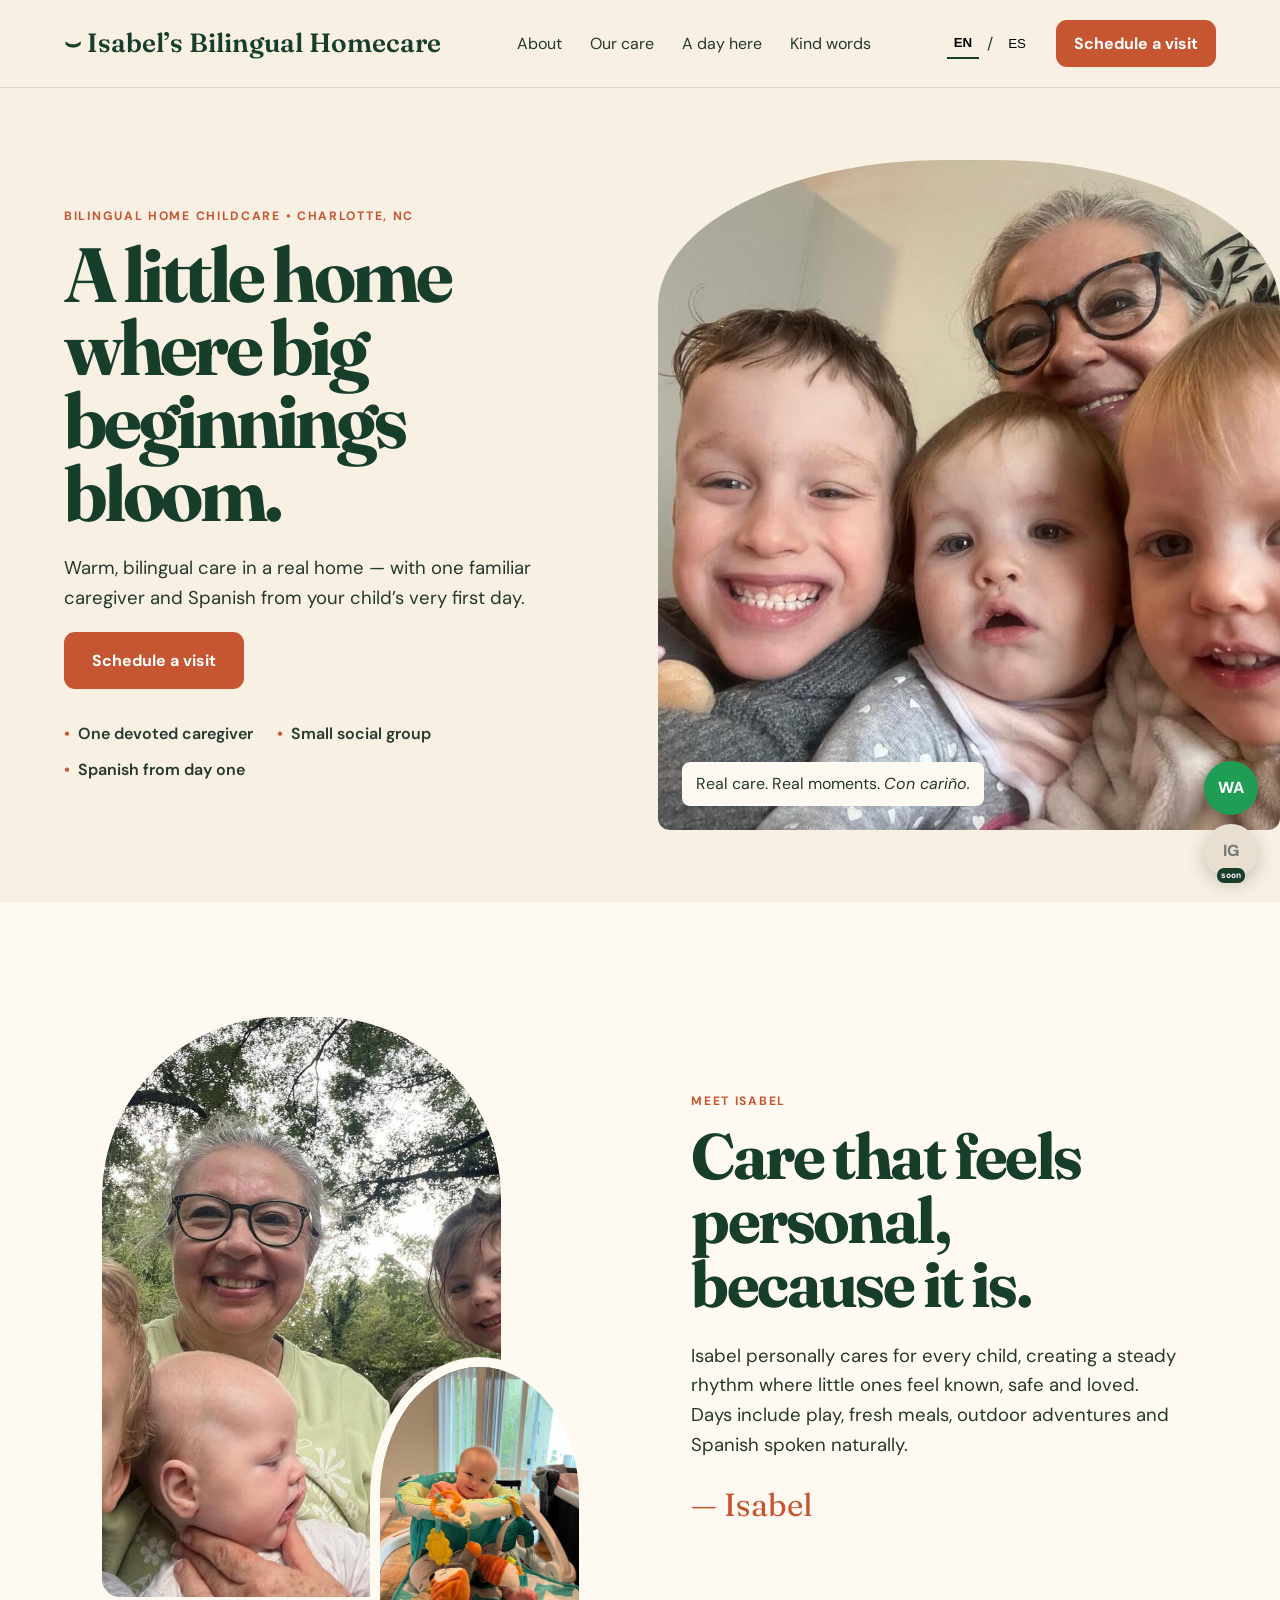
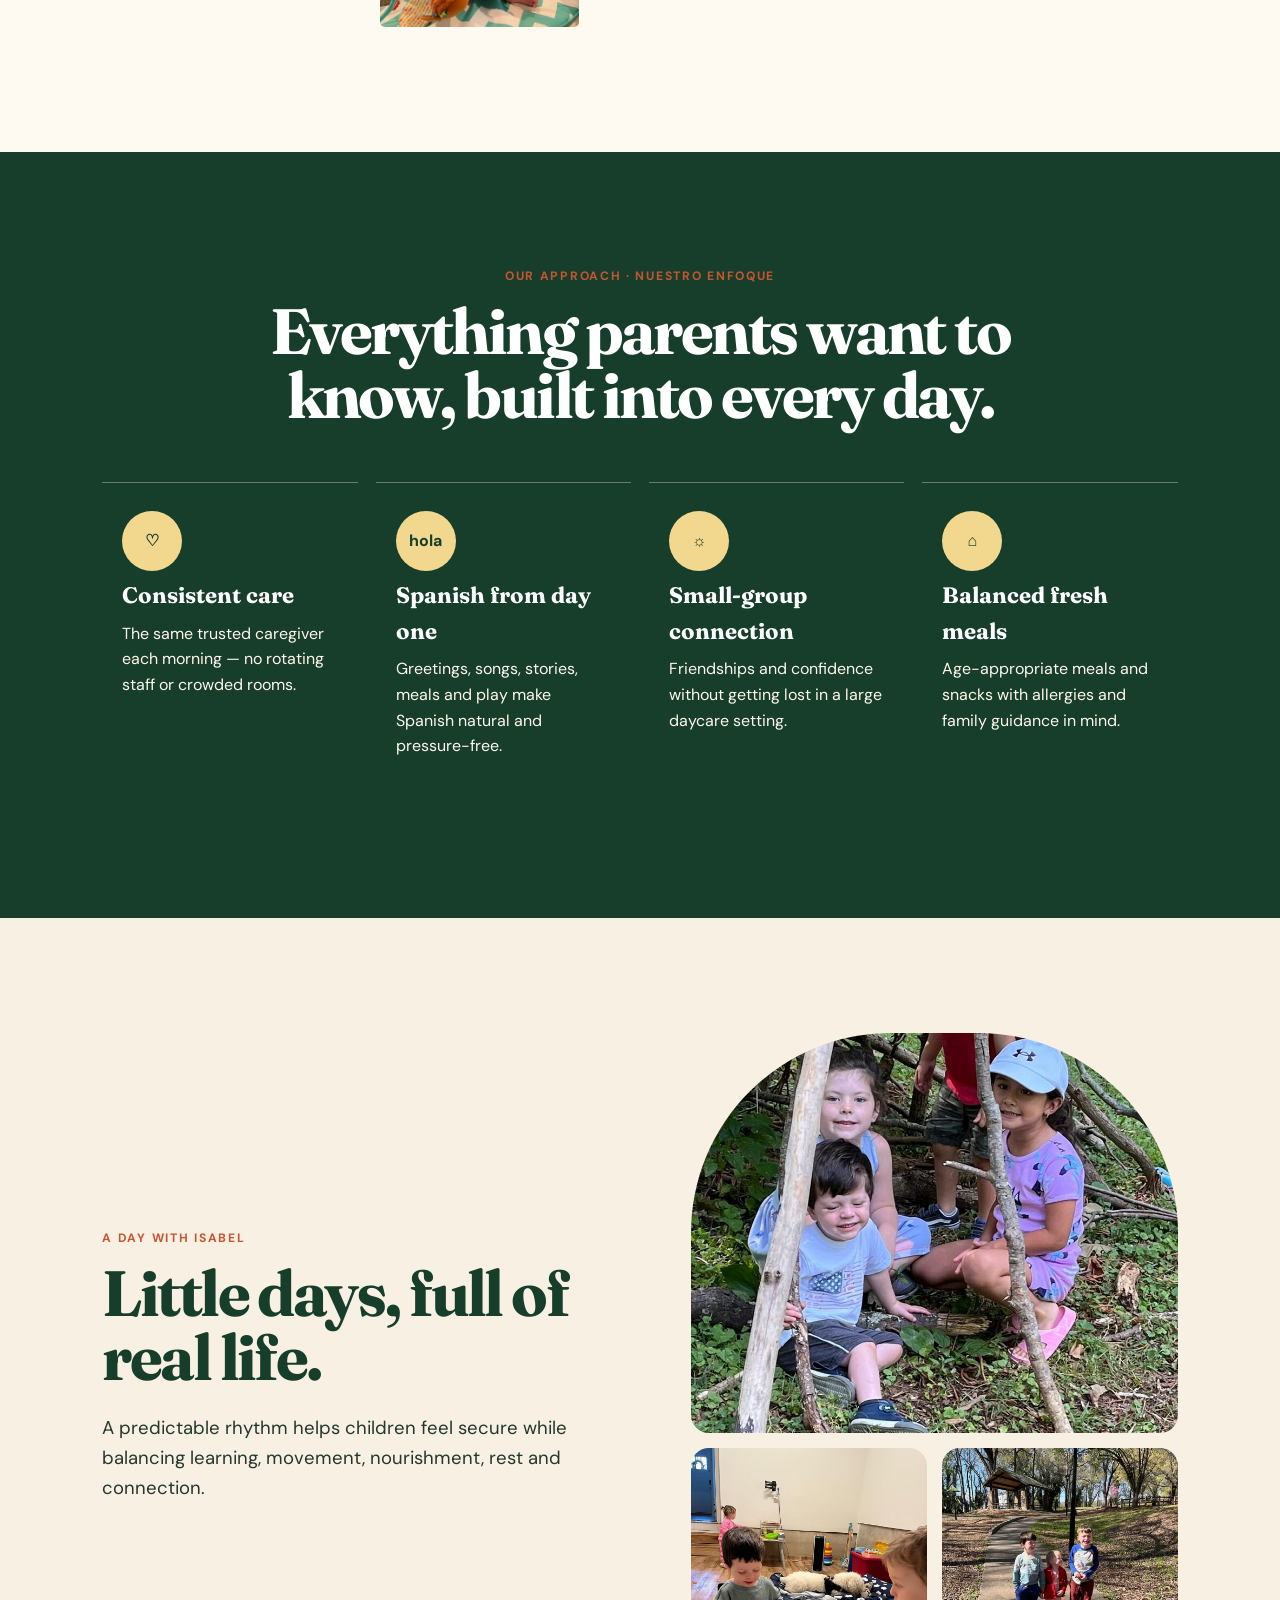
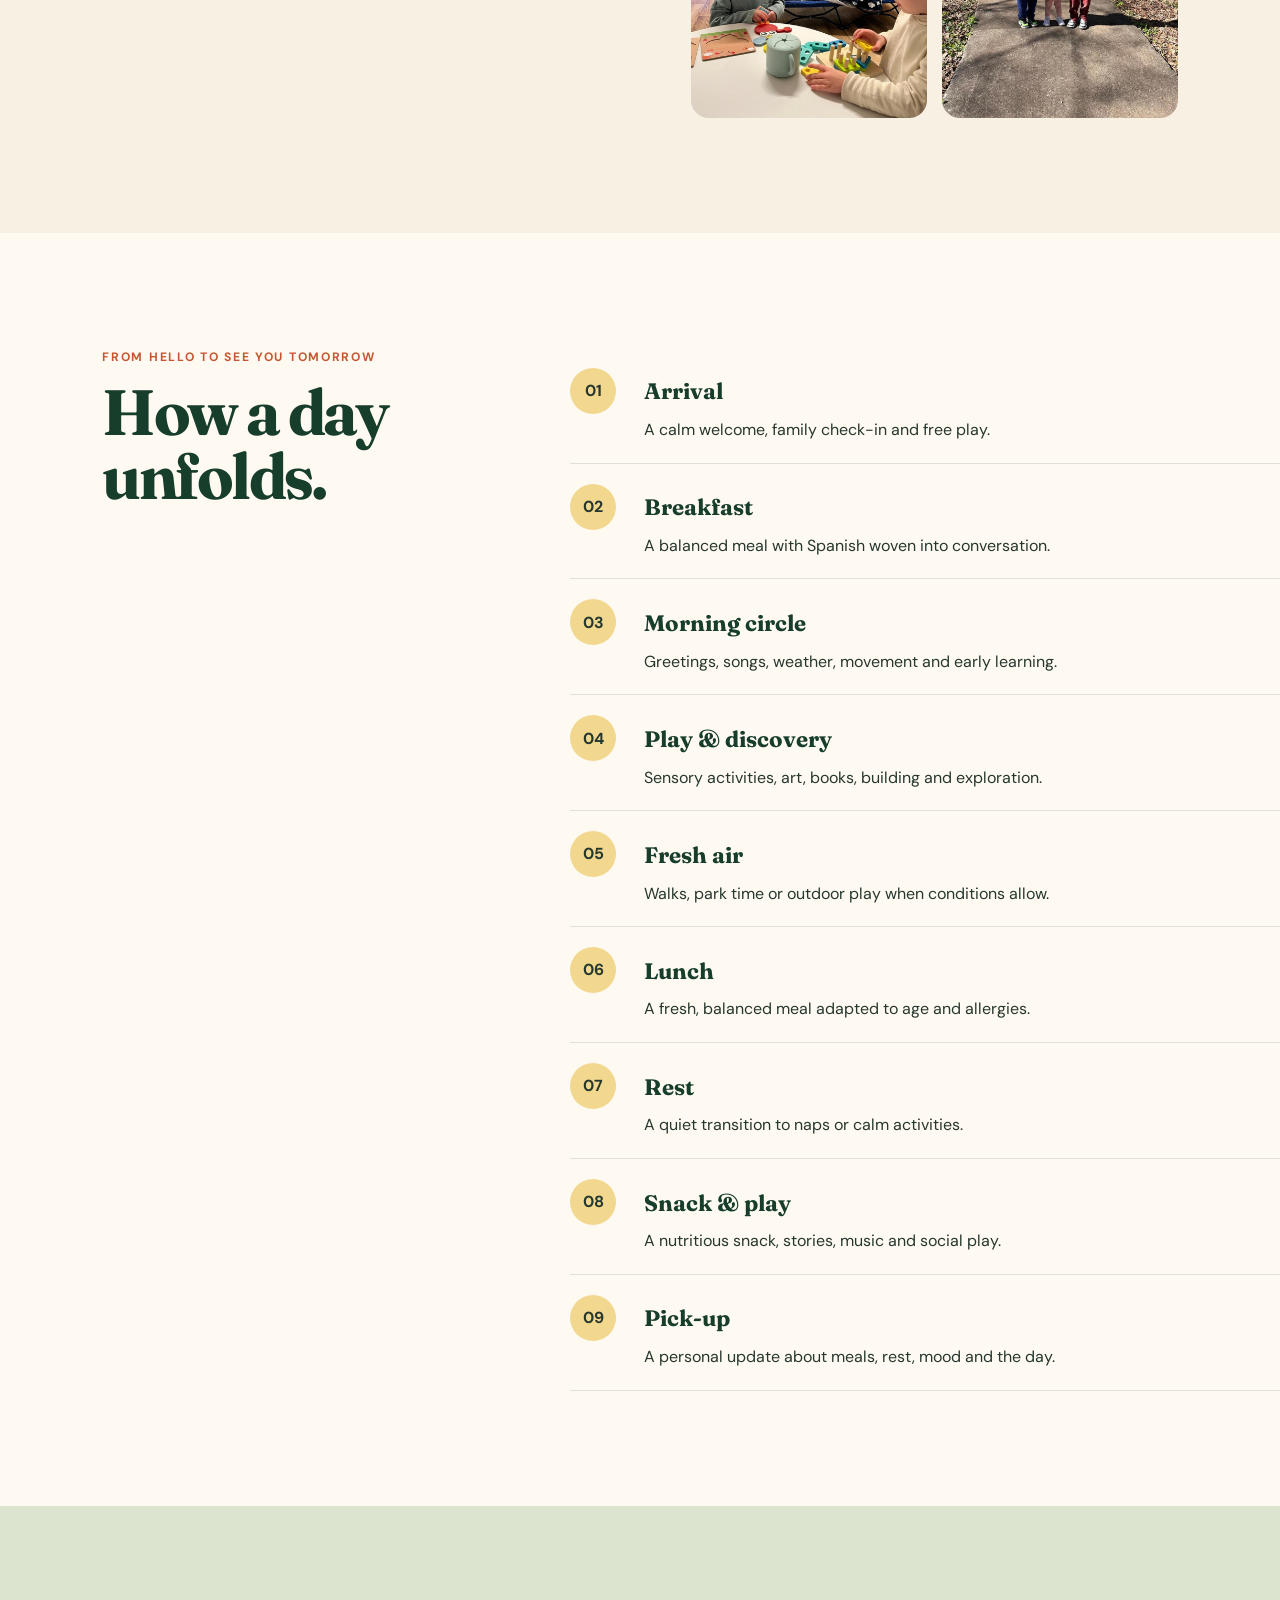
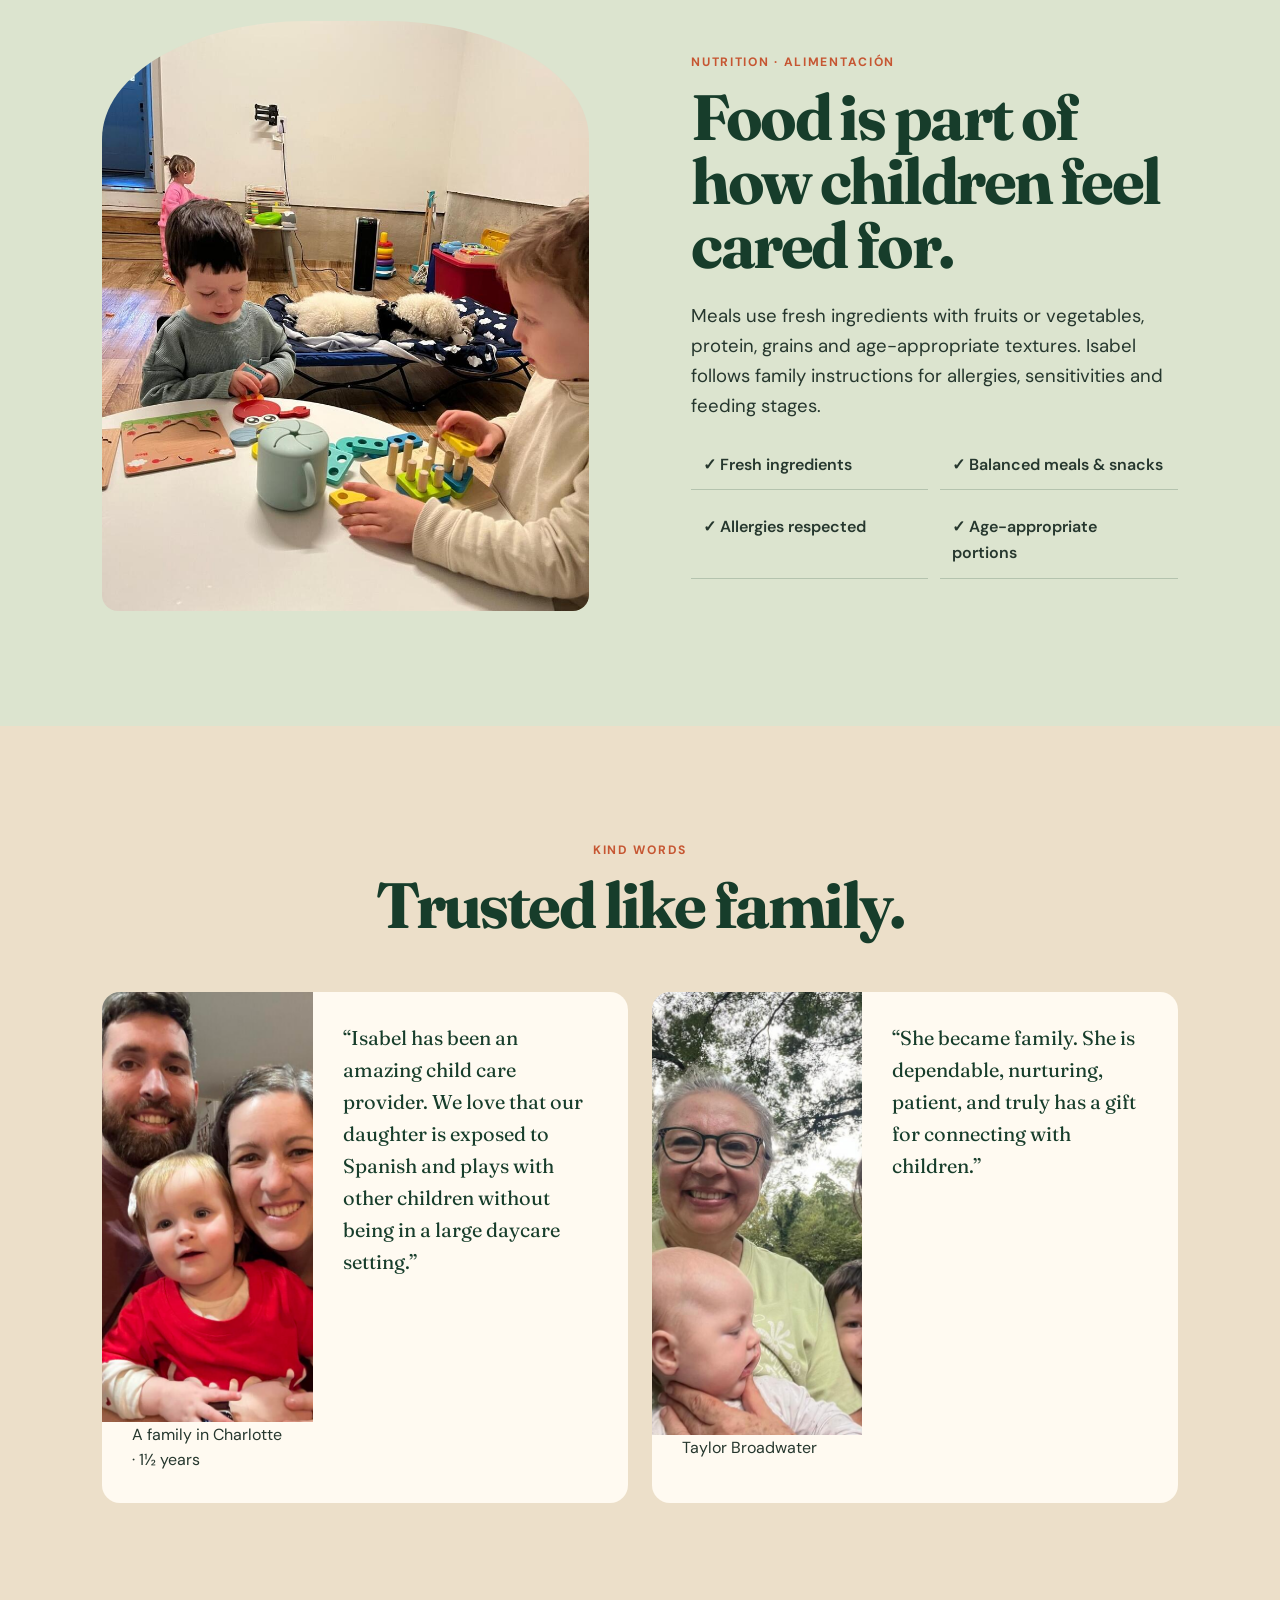
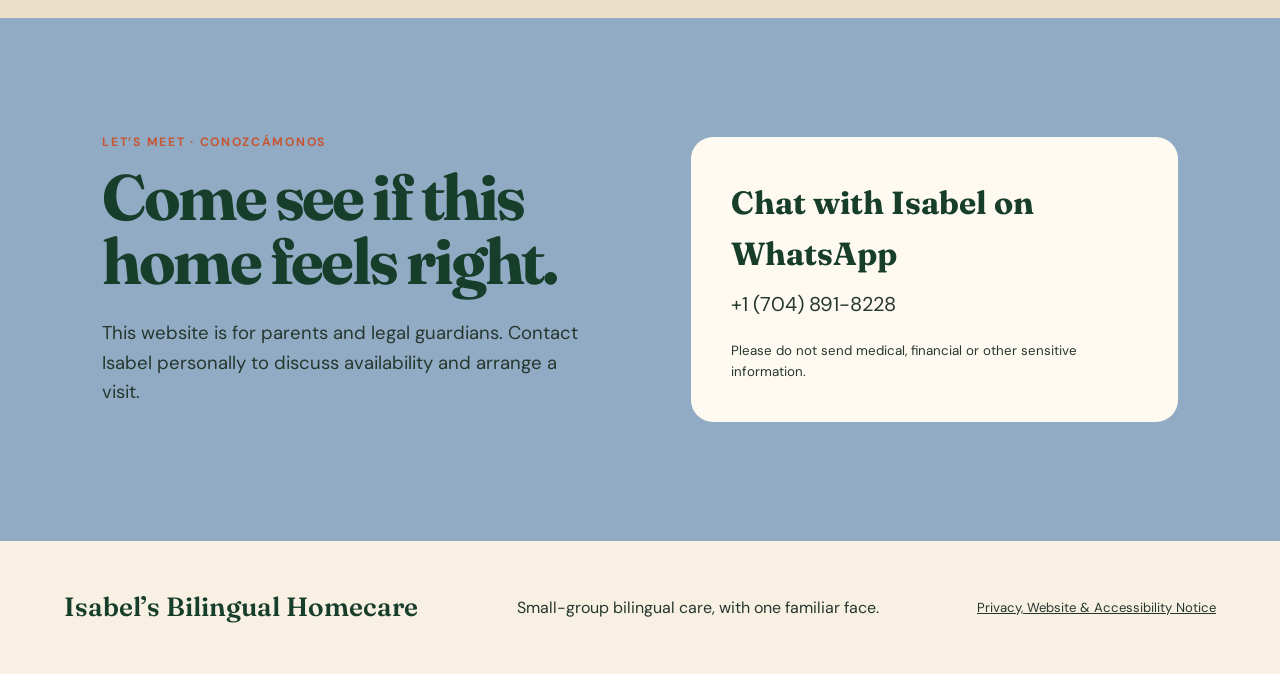
==== index.html @ 59a809d9 "Publish temporary Isabel homecare review site" ====
<!doctype html>
<html lang="en">
<head>
  <meta charset="utf-8"><meta name="viewport" content="width=device-width,initial-scale=1">
  <title>Isabel’s Bilingual Homecare | Charlotte, NC</title>
  <meta name="description" content="Warm, small-group bilingual childcare in Charlotte with Spanish from day one, balanced meals and personal care from Isabel.">
  <link rel="preconnect" href="https://fonts.googleapis.com"><link rel="preconnect" href="https://fonts.gstatic.com" crossorigin>
  <link href="https://fonts.googleapis.com/css2?family=DM+Sans:wght@400;500;600&family=Fraunces:opsz,wght@9..144,500;9..144,600&display=swap" rel="stylesheet">
  <link rel="stylesheet" href="styles.css">
</head>
<body>
<a class="skip" href="#main">Skip to content</a>
<header><a class="brand" href="#top">⌣ Isabel’s Bilingual Homecare</a><nav><a href="#about">About</a><a href="#care">Our care</a><a href="#day">A day here</a><a href="#reviews">Kind words</a></nav><div class="actions"><button data-lang="en" class="active">EN</button><span>/</span><button data-lang="es">ES</button><a class="btn small" target="_blank" rel="noreferrer" href="https://wa.me/17048918228?text=Hello%20Isabel%2C%20I%20would%20like%20to%20schedule%20a%20visit.">Schedule a visit</a></div></header>
<main id="main">
  <section class="hero" id="top"><div><p class="kicker">Bilingual home childcare • Charlotte, NC</p><h1>A little home where big beginnings bloom.</h1><p class="lead">Warm, bilingual care in a real home — with one familiar caregiver and Spanish from your child’s very first day.</p><a class="btn" target="_blank" rel="noreferrer" href="https://wa.me/17048918228?text=Hello%20Isabel%2C%20I%20would%20like%20to%20schedule%20a%20visit.">Schedule a visit</a><div class="cues"><span>One devoted caregiver</span><span>Small social group</span><span>Spanish from day one</span></div></div><figure><img src="assets/happy-group.jpg" alt="Isabel smiling with three children in her care"><figcaption>Real care. Real moments. <em>Con cariño.</em></figcaption></figure></section>
  <section id="about" class="about"><div class="photos"><img src="assets/isabel-with-children.jpg" alt="Isabel smiling with children outdoors"><img src="assets/baby-care.jpg" alt="Isabel caring for children at the park"></div><div><p class="kicker">Meet Isabel</p><h2>Care that feels personal, because it is.</h2><p class="big">Isabel personally cares for every child, creating a steady rhythm where little ones feel known, safe and loved. Days include play, fresh meals, outdoor adventures and Spanish spoken naturally.</p><p class="signature">— Isabel</p></div></section>
  <section id="care" class="care"><div class="heading"><p class="kicker">Our approach · Nuestro enfoque</p><h2>Everything parents want to know, built into every day.</h2></div><div class="cards"><article><b>♡</b><h3>Consistent care</h3><p>The same trusted caregiver each morning — no rotating staff or crowded rooms.</p></article><article><b>hola</b><h3>Spanish from day one</h3><p>Greetings, songs, stories, meals and play make Spanish natural and pressure-free.</p></article><article><b>☼</b><h3>Small-group connection</h3><p>Friendships and confidence without getting lost in a large daycare setting.</p></article><article><b>⌂</b><h3>Balanced fresh meals</h3><p>Age-appropriate meals and snacks with allergies and family guidance in mind.</p></article></div></section>
  <section id="day" class="day"><div><p class="kicker">A day with Isabel</p><h2>Little days, full of real life.</h2><p class="big">A predictable rhythm helps children feel secure while balancing learning, movement, nourishment, rest and connection.</p></div><div class="gallery"><img src="assets/nature-play.jpg" alt="Children exploring together outdoors"><img src="assets/learning-play.jpg" alt="Children learning through hands-on play"><img src="assets/park-day.jpg" alt="Children enjoying a park day"></div></section>
  <section class="timeline"><div><p class="kicker">From hello to see you tomorrow</p><h2>How a day unfolds.</h2></div><ol><li><span>01</span><div><h3>Arrival</h3><p>A calm welcome, family check-in and free play.</p></div></li><li><span>02</span><div><h3>Breakfast</h3><p>A balanced meal with Spanish woven into conversation.</p></div></li><li><span>03</span><div><h3>Morning circle</h3><p>Greetings, songs, weather, movement and early learning.</p></div></li><li><span>04</span><div><h3>Play & discovery</h3><p>Sensory activities, art, books, building and exploration.</p></div></li><li><span>05</span><div><h3>Fresh air</h3><p>Walks, park time or outdoor play when conditions allow.</p></div></li><li><span>06</span><div><h3>Lunch</h3><p>A fresh, balanced meal adapted to age and allergies.</p></div></li><li><span>07</span><div><h3>Rest</h3><p>A quiet transition to naps or calm activities.</p></div></li><li><span>08</span><div><h3>Snack & play</h3><p>A nutritious snack, stories, music and social play.</p></div></li><li><span>09</span><div><h3>Pick-up</h3><p>A personal update about meals, rest, mood and the day.</p></div></li></ol></section>
  <section class="nutrition"><img src="assets/learning-play.jpg" alt="Children gathered around their activity table"><div><p class="kicker">Nutrition · Alimentación</p><h2>Food is part of how children feel cared for.</h2><p class="big">Meals use fresh ingredients with fruits or vegetables, protein, grains and age-appropriate textures. Isabel follows family instructions for allergies, sensitivities and feeding stages.</p><div class="checks"><span>✓ Fresh ingredients</span><span>✓ Balanced meals & snacks</span><span>✓ Allergies respected</span><span>✓ Age-appropriate portions</span></div></div></section>
  <section id="reviews" class="reviews"><div class="heading"><p class="kicker">Kind words</p><h2>Trusted like family.</h2></div><div class="review-grid"><figure><img src="assets/review-family.jpg" alt="Family sharing a testimonial"><blockquote>“Isabel has been an amazing child care provider. We love that our daughter is exposed to Spanish and plays with other children without being in a large daycare setting.”</blockquote><figcaption>A family in Charlotte · 1½ years</figcaption></figure><figure><img src="assets/isabel-with-children.jpg" alt="Isabel with children"><blockquote>“She became family. She is dependable, nurturing, patient, and truly has a gift for connecting with children.”</blockquote><figcaption>Taylor Broadwater</figcaption></figure></div></section>
  <section class="contact" id="contact"><div><p class="kicker">Let’s meet · Conozcámonos</p><h2>Come see if this home feels right.</h2><p class="big">This website is for parents and legal guardians. Contact Isabel personally to discuss availability and arrange a visit.</p></div><a class="contact-card" target="_blank" rel="noreferrer" href="https://wa.me/17048918228?text=Hello%20Isabel%2C%20I%20am%20interested%20in%20your%20bilingual%20homecare."><strong>Chat with Isabel on WhatsApp</strong><span>+1 (704) 891-8228</span><small>Please do not send medical, financial or other sensitive information.</small></a></section>
</main>
<div class="floating"><a href="https://wa.me/17048918228?text=Hello%20Isabel%2C%20I%20am%20interested%20in%20your%20bilingual%20homecare." target="_blank" rel="noreferrer" aria-label="Contact Isabel on WhatsApp">WA</a><span title="Instagram coming soon">IG<small>soon</small></span></div>
<footer><a class="brand" href="#top">Isabel’s Bilingual Homecare</a><p>Small-group bilingual care, with one familiar face.</p><a href="privacy.html">Privacy, Website & Accessibility Notice</a></footer>
<script src="script.js"></script>
</body></html>
---- styles.css ----
:root{--ivory:#f7f0e3;--paper:#fffaf1;--green:#173d2b;--terra:#c65632;--blue:#91abc4;--butter:#f2d88f;--ink:#26372e}*{box-sizing:border-box}html{scroll-behavior:smooth}body{margin:0;background:var(--ivory);color:var(--ink);font:16px/1.6 'DM Sans',sans-serif}img{display:block;width:100%;object-fit:cover}a{color:inherit;text-decoration:none}h1,h2,h3,.brand{font-family:'Fraunces',serif;color:var(--green)}h1{font-size:clamp(3.5rem,6vw,6.3rem);line-height:.95;letter-spacing:-.05em;margin:.15em 0 .3em}h2{font-size:clamp(2.8rem,5vw,5rem);line-height:1;letter-spacing:-.04em;margin:.2em 0 .4em}h3{font-size:1.4rem;margin:.3em 0}p{margin-top:0}.big,.lead{font-size:1.16rem}.kicker{text-transform:uppercase;letter-spacing:.14em;color:var(--terra);font-weight:700;font-size:.76rem}.skip{position:fixed;top:-80px;left:18px;z-index:99;background:white;padding:10px;border:3px solid var(--terra)}.skip:focus{top:12px}header{height:88px;padding:0 5vw;display:flex;align-items:center;justify-content:space-between;position:sticky;top:0;z-index:20;background:rgba(247,240,227,.95);border-bottom:1px solid #173d2b22}.brand{font-size:1.65rem;font-weight:600}nav{display:flex;gap:28px}.actions{display:flex;align-items:center;gap:8px}.actions button{border:0;background:none;padding:7px}.actions button.active{font-weight:800;border-bottom:2px solid var(--green)}.btn{display:inline-flex;background:var(--terra);color:white;padding:16px 28px;border-radius:11px;font-weight:700}.btn.small{padding:11px 18px;margin-left:15px}.hero{min-height:calc(100vh - 88px);display:grid;grid-template-columns:46% 54%;padding:72px 5vw;gap:5vw;align-items:center}.hero figure{height:670px;margin:0;position:relative}.hero figure img{height:100%;border-radius:46% 46% 12px 12px/22% 22% 12px 12px}.hero figcaption{position:absolute;bottom:24px;left:24px;background:var(--paper);padding:9px 14px;border-radius:8px}.cues{display:flex;flex-wrap:wrap;gap:10px 24px;margin-top:32px;font-weight:600}.cues span:before{content:'•';color:var(--terra);margin-right:8px}.about,.day,.nutrition,.contact{padding:115px 8vw;display:grid;grid-template-columns:1fr 1fr;gap:8vw;align-items:center}.about{background:var(--paper)}.photos{position:relative;height:620px}.photos img:first-child{height:580px;width:82%;border-radius:180px 180px 18px 18px}.photos img:last-child{position:absolute;right:0;bottom:0;width:45%;height:280px;border:10px solid var(--paper);border-radius:50% 50% 15px 15px}.signature{font-family:'Fraunces';font-size:2rem;color:var(--terra)}.care,.reviews,.timeline{padding:115px 8vw}.care{background:var(--green);color:#fff8eb}.care h2,.care h3{color:#fff}.heading{text-align:center;max-width:850px;margin:0 auto 55px}.cards{display:grid;grid-template-columns:repeat(4,1fr);gap:18px}.cards article{border-top:1px solid #ffffff55;padding:28px 20px}.cards b{width:60px;height:60px;border-radius:50%;display:grid;place-items:center;background:var(--butter);color:var(--green)}.gallery{display:grid;grid-template-columns:1fr 1fr;gap:15px}.gallery img{height:270px;border-radius:18px}.gallery img:first-child{grid-column:1/-1;height:400px;border-radius:200px 200px 18px 18px}.timeline{background:var(--paper);display:grid;grid-template-columns:34% 66%;gap:8vw}.timeline ol{list-style:none;padding:0;margin:0}.timeline li{display:grid;grid-template-columns:54px 1fr;gap:20px;padding:20px 0;border-bottom:1px solid #173d2b22}.timeline li>span{width:46px;height:46px;border-radius:50%;display:grid;place-items:center;background:var(--butter);font-weight:700}.timeline li p{margin:0}.nutrition{background:#dce4cf}.nutrition>img{height:590px;border-radius:42% 42% 16px 16px/20% 20% 16px 16px}.checks{display:grid;grid-template-columns:1fr 1fr;gap:12px}.checks span{padding:12px;border-bottom:1px solid #173d2b33;font-weight:600}.reviews{background:#ecdfc9}.review-grid{display:grid;grid-template-columns:1fr 1fr;gap:24px}.review-grid figure{margin:0;background:var(--paper);border-radius:18px;overflow:hidden;display:grid;grid-template-columns:40% 60%}.review-grid img{height:100%;min-height:430px}.review-grid blockquote{font-family:'Fraunces';font-size:1.25rem;color:var(--green);padding:30px;margin:0}.review-grid figcaption{padding:0 30px 30px}.contact{background:var(--blue)}.contact-card{background:var(--paper);padding:40px;border-radius:22px;display:flex;flex-direction:column}.contact-card strong{font-family:'Fraunces';font-size:2rem;color:var(--green)}.contact-card span{font-size:1.25rem;margin:8px 0 20px}.floating{position:fixed;right:22px;bottom:22px;z-index:30;display:grid;gap:9px}.floating>*{width:54px;height:54px;border-radius:50%;display:grid;place-items:center;font-weight:800;box-shadow:0 6px 20px #0003}.floating a{background:#1f9d55;color:white}.floating span{background:#e8dfd0;color:#777;position:relative}.floating small{position:absolute;bottom:-5px;background:var(--green);color:white;border-radius:7px;padding:1px 4px;font-size:.52rem}footer{padding:45px 5vw;display:flex;justify-content:space-between;align-items:center;gap:20px}footer p{margin:0}footer>a:last-child{text-decoration:underline;font-size:.82rem}a:focus-visible,button:focus-visible{outline:3px solid var(--green);outline-offset:4px}@media(max-width:1000px){nav{display:none}.hero,.about,.day,.timeline,.nutrition,.contact{grid-template-columns:1fr}.cards{grid-template-columns:1fr 1fr}.hero figure{height:570px}.review-grid{grid-template-columns:1fr}}@media(max-width:650px){header{height:74px}.brand{font-size:1.1rem}.btn.small{display:none}.hero,.about,.day,.care,.timeline,.nutrition,.reviews,.contact{padding:75px 22px}.hero figure{height:440px}.cards{grid-template-columns:1fr}.photos{height:510px}.photos img:first-child{height:470px}.photos img:last-child{height:210px}.review-grid figure{grid-template-columns:1fr}.review-grid img{height:300px;min-height:0}.checks{grid-template-columns:1fr}footer{flex-direction:column;text-align:center}}@media(prefers-reduced-motion:reduce){html{scroll-behavior:auto}}
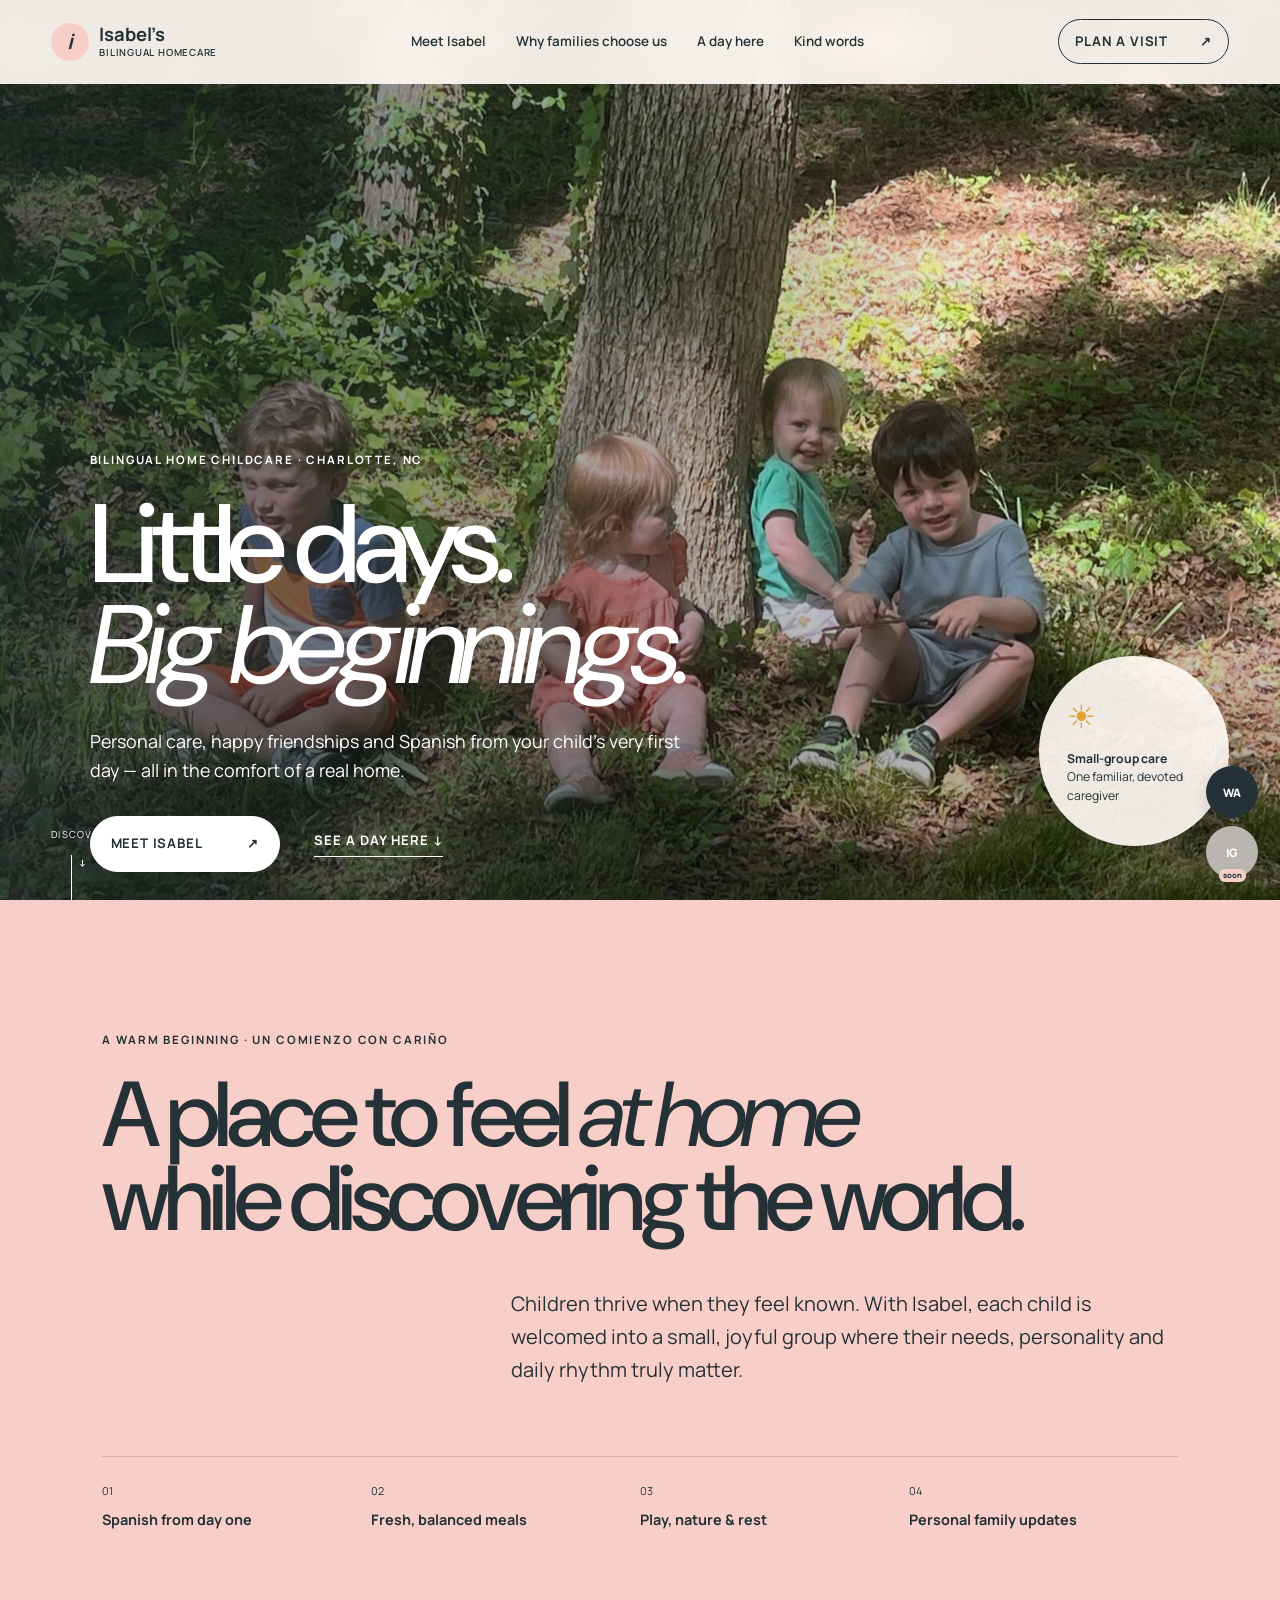
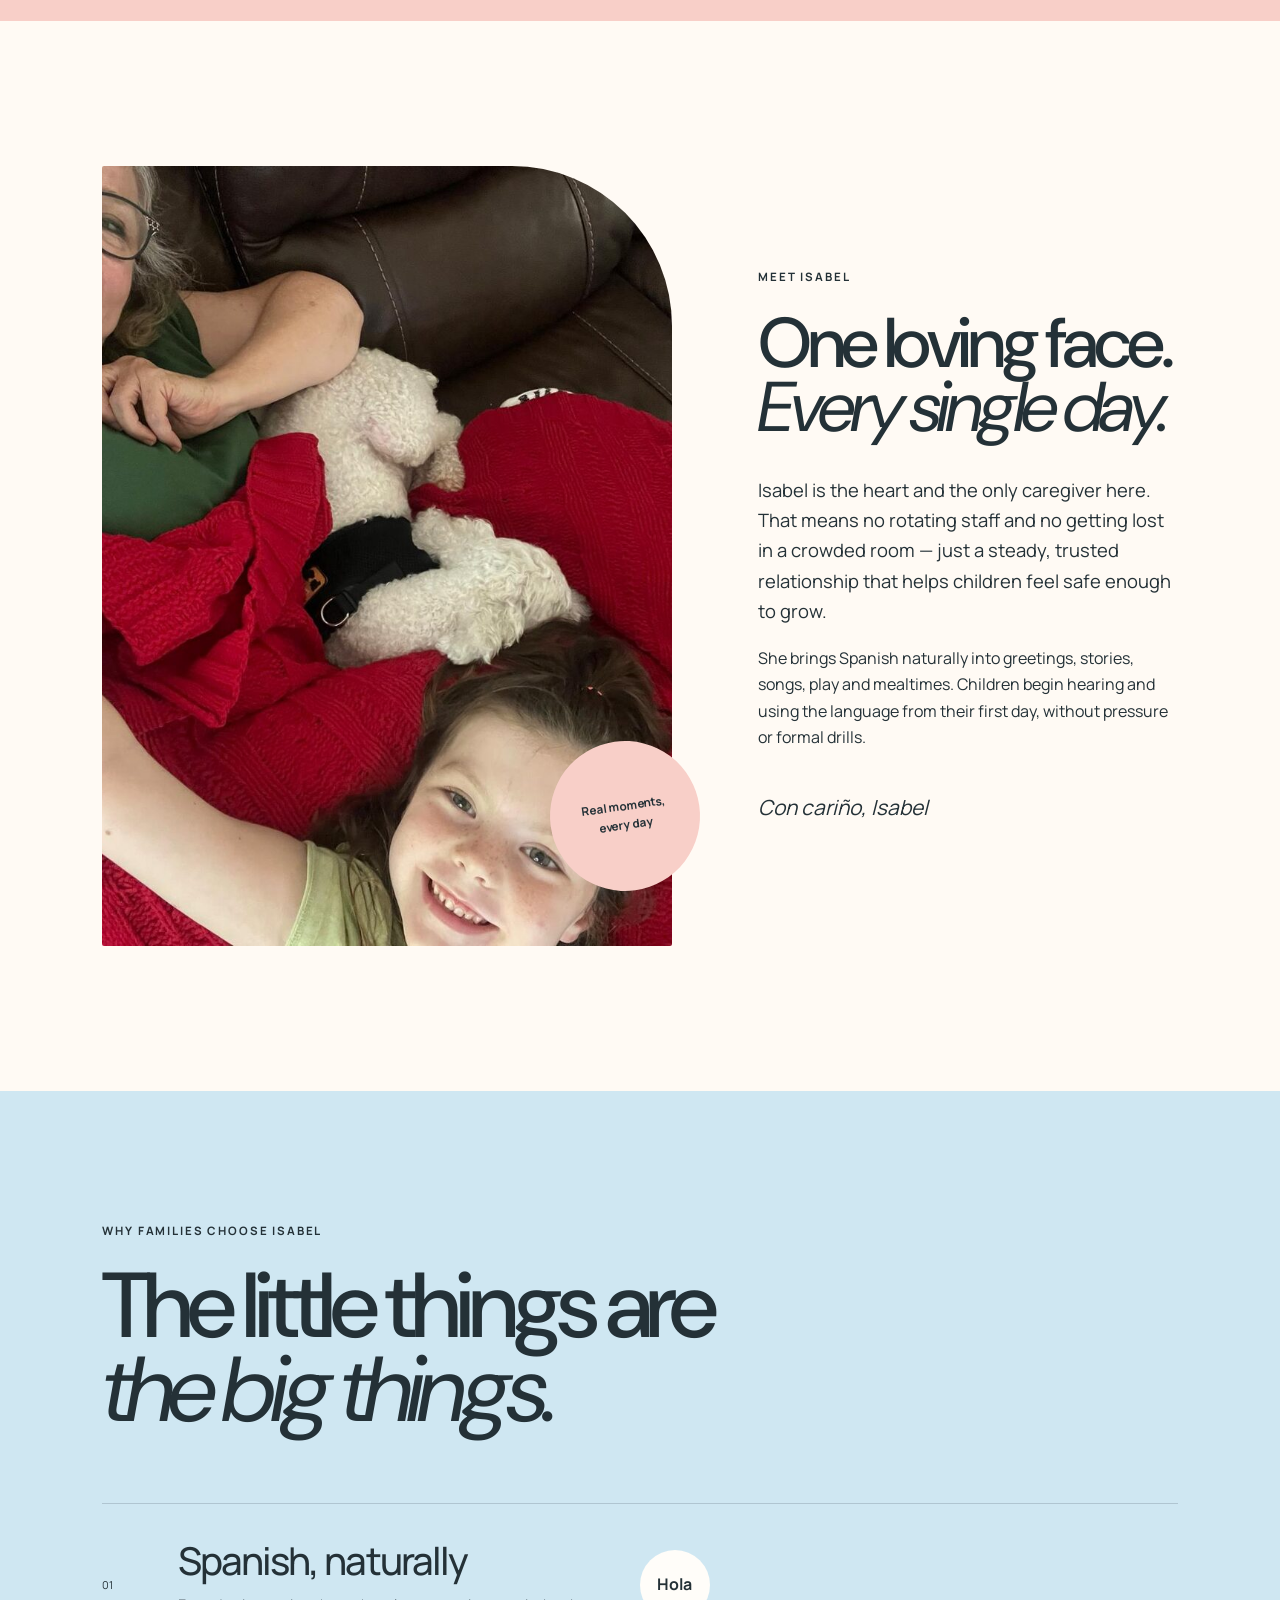
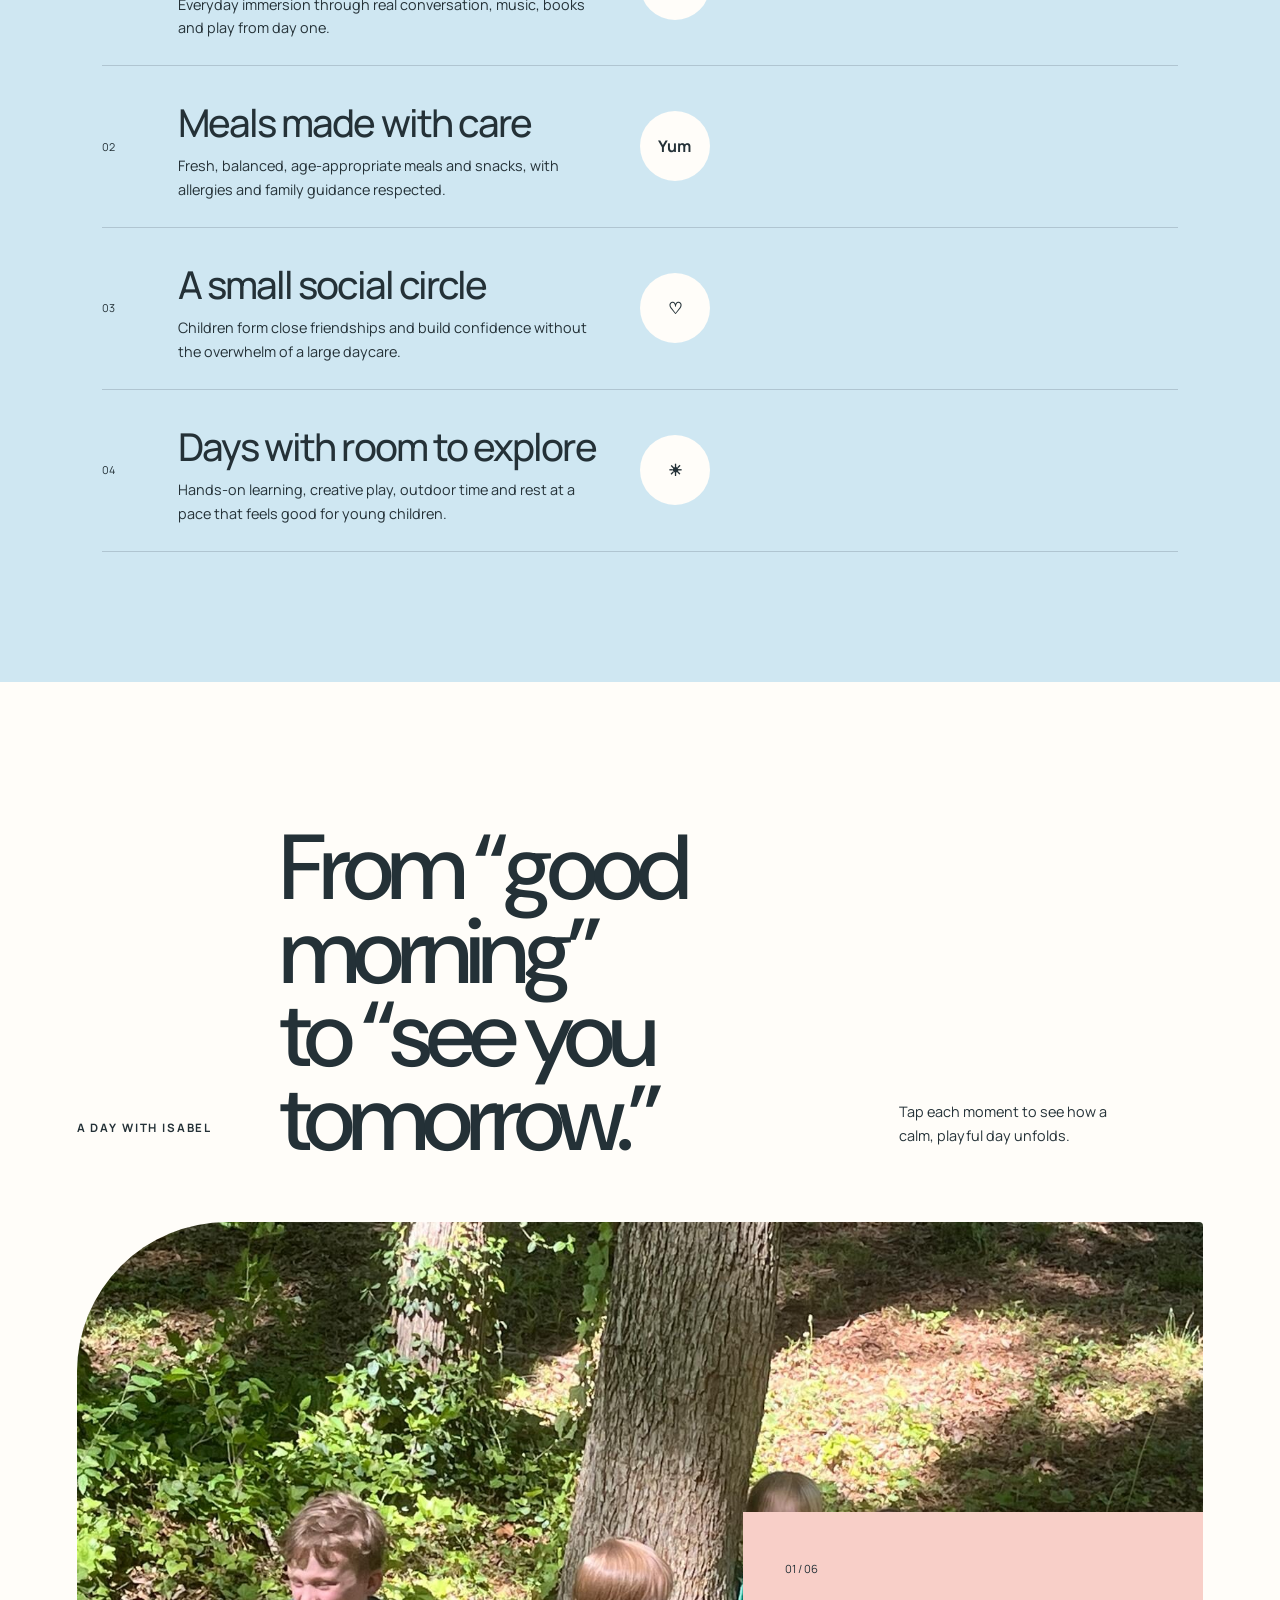
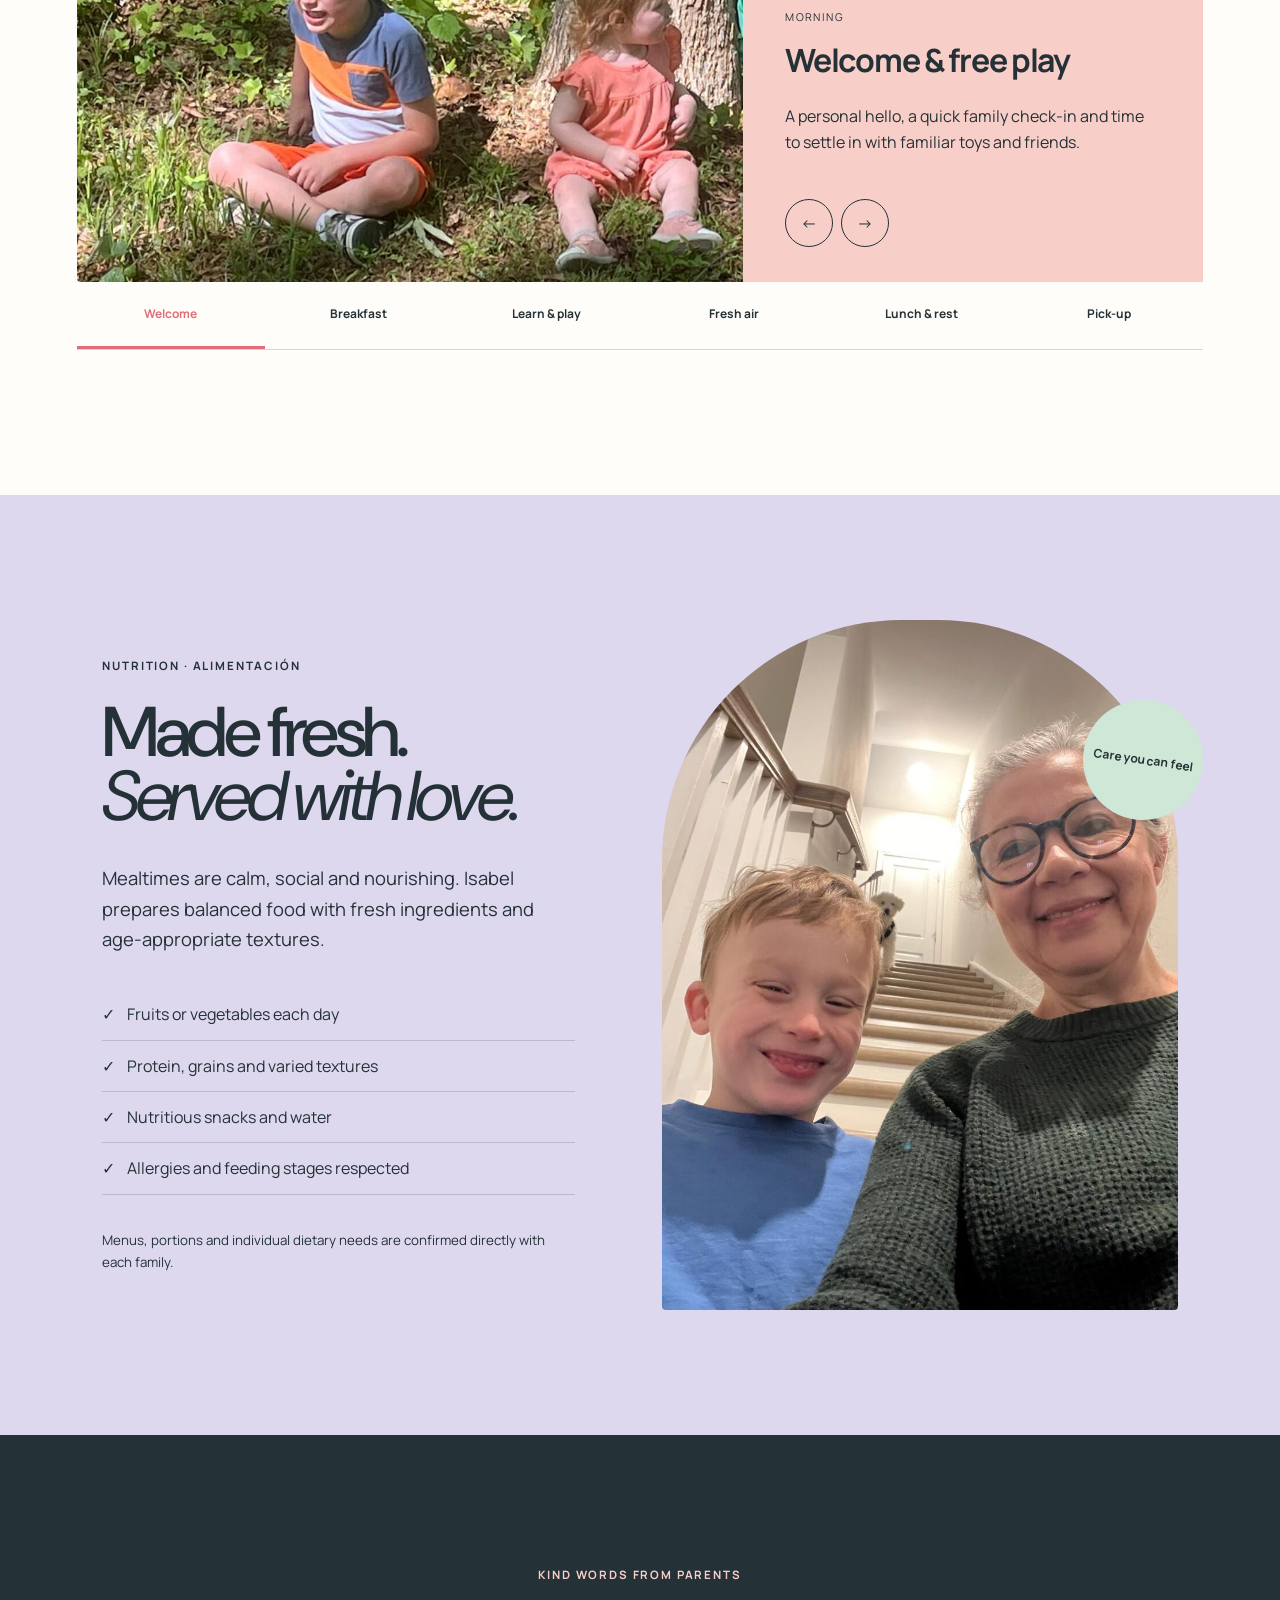
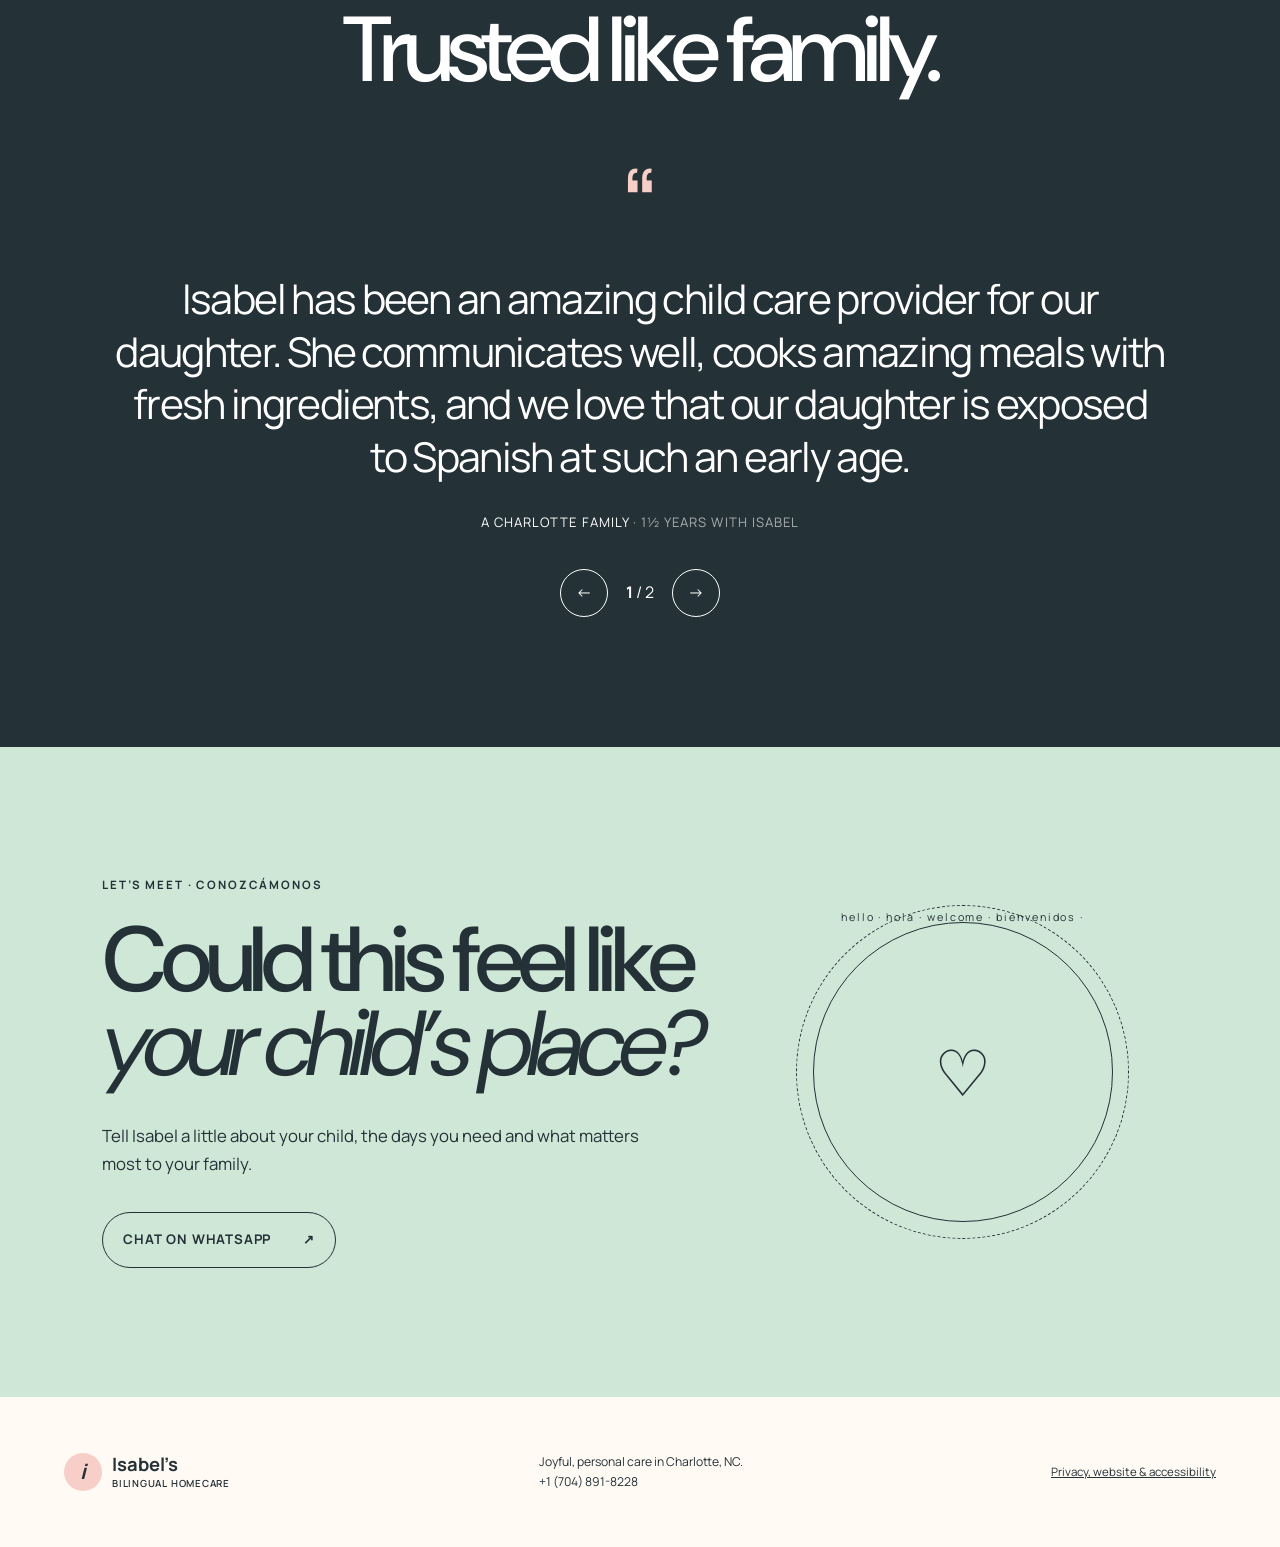
==== commit 7be80927: "Refresh homecare site with pastel editorial design" ====
--- a/index.html
+++ b/index.html
@@ -1,27 +1,169 @@
 <!doctype html>
 <html lang="en">
 <head>
-  <meta charset="utf-8"><meta name="viewport" content="width=device-width,initial-scale=1">
+  <meta charset="utf-8">
+  <meta name="viewport" content="width=device-width,initial-scale=1">
   <title>Isabel’s Bilingual Homecare | Charlotte, NC</title>
-  <meta name="description" content="Warm, small-group bilingual childcare in Charlotte with Spanish from day one, balanced meals and personal care from Isabel.">
-  <link rel="preconnect" href="https://fonts.googleapis.com"><link rel="preconnect" href="https://fonts.gstatic.com" crossorigin>
-  <link href="https://fonts.googleapis.com/css2?family=DM+Sans:wght@400;500;600&family=Fraunces:opsz,wght@9..144,500;9..144,600&display=swap" rel="stylesheet">
+  <meta name="description" content="Joyful, small-group bilingual childcare in Charlotte with Spanish from day one, balanced meals and personal care from Isabel.">
+  <meta name="theme-color" content="#f8cfc8">
+  <link rel="preconnect" href="https://fonts.googleapis.com">
+  <link rel="preconnect" href="https://fonts.gstatic.com" crossorigin>
+  <link href="https://fonts.googleapis.com/css2?family=DM+Sans:wght@400;500;600;700&family=Manrope:wght@400;500;600;700&display=swap" rel="stylesheet">
   <link rel="stylesheet" href="styles.css">
 </head>
 <body>
-<a class="skip" href="#main">Skip to content</a>
-<header><a class="brand" href="#top">⌣ Isabel’s Bilingual Homecare</a><nav><a href="#about">About</a><a href="#care">Our care</a><a href="#day">A day here</a><a href="#reviews">Kind words</a></nav><div class="actions"><button data-lang="en" class="active">EN</button><span>/</span><button data-lang="es">ES</button><a class="btn small" target="_blank" rel="noreferrer" href="https://wa.me/17048918228?text=Hello%20Isabel%2C%20I%20would%20like%20to%20schedule%20a%20visit.">Schedule a visit</a></div></header>
-<main id="main">
-  <section class="hero" id="top"><div><p class="kicker">Bilingual home childcare • Charlotte, NC</p><h1>A little home where big beginnings bloom.</h1><p class="lead">Warm, bilingual care in a real home — with one familiar caregiver and Spanish from your child’s very first day.</p><a class="btn" target="_blank" rel="noreferrer" href="https://wa.me/17048918228?text=Hello%20Isabel%2C%20I%20would%20like%20to%20schedule%20a%20visit.">Schedule a visit</a><div class="cues"><span>One devoted caregiver</span><span>Small social group</span><span>Spanish from day one</span></div></div><figure><img src="assets/happy-group.jpg" alt="Isabel smiling with three children in her care"><figcaption>Real care. Real moments. <em>Con cariño.</em></figcaption></figure></section>
-  <section id="about" class="about"><div class="photos"><img src="assets/isabel-with-children.jpg" alt="Isabel smiling with children outdoors"><img src="assets/baby-care.jpg" alt="Isabel caring for children at the park"></div><div><p class="kicker">Meet Isabel</p><h2>Care that feels personal, because it is.</h2><p class="big">Isabel personally cares for every child, creating a steady rhythm where little ones feel known, safe and loved. Days include play, fresh meals, outdoor adventures and Spanish spoken naturally.</p><p class="signature">— Isabel</p></div></section>
-  <section id="care" class="care"><div class="heading"><p class="kicker">Our approach · Nuestro enfoque</p><h2>Everything parents want to know, built into every day.</h2></div><div class="cards"><article><b>♡</b><h3>Consistent care</h3><p>The same trusted caregiver each morning — no rotating staff or crowded rooms.</p></article><article><b>hola</b><h3>Spanish from day one</h3><p>Greetings, songs, stories, meals and play make Spanish natural and pressure-free.</p></article><article><b>☼</b><h3>Small-group connection</h3><p>Friendships and confidence without getting lost in a large daycare setting.</p></article><article><b>⌂</b><h3>Balanced fresh meals</h3><p>Age-appropriate meals and snacks with allergies and family guidance in mind.</p></article></div></section>
-  <section id="day" class="day"><div><p class="kicker">A day with Isabel</p><h2>Little days, full of real life.</h2><p class="big">A predictable rhythm helps children feel secure while balancing learning, movement, nourishment, rest and connection.</p></div><div class="gallery"><img src="assets/nature-play.jpg" alt="Children exploring together outdoors"><img src="assets/learning-play.jpg" alt="Children learning through hands-on play"><img src="assets/park-day.jpg" alt="Children enjoying a park day"></div></section>
-  <section class="timeline"><div><p class="kicker">From hello to see you tomorrow</p><h2>How a day unfolds.</h2></div><ol><li><span>01</span><div><h3>Arrival</h3><p>A calm welcome, family check-in and free play.</p></div></li><li><span>02</span><div><h3>Breakfast</h3><p>A balanced meal with Spanish woven into conversation.</p></div></li><li><span>03</span><div><h3>Morning circle</h3><p>Greetings, songs, weather, movement and early learning.</p></div></li><li><span>04</span><div><h3>Play & discovery</h3><p>Sensory activities, art, books, building and exploration.</p></div></li><li><span>05</span><div><h3>Fresh air</h3><p>Walks, park time or outdoor play when conditions allow.</p></div></li><li><span>06</span><div><h3>Lunch</h3><p>A fresh, balanced meal adapted to age and allergies.</p></div></li><li><span>07</span><div><h3>Rest</h3><p>A quiet transition to naps or calm activities.</p></div></li><li><span>08</span><div><h3>Snack & play</h3><p>A nutritious snack, stories, music and social play.</p></div></li><li><span>09</span><div><h3>Pick-up</h3><p>A personal update about meals, rest, mood and the day.</p></div></li></ol></section>
-  <section class="nutrition"><img src="assets/learning-play.jpg" alt="Children gathered around their activity table"><div><p class="kicker">Nutrition · Alimentación</p><h2>Food is part of how children feel cared for.</h2><p class="big">Meals use fresh ingredients with fruits or vegetables, protein, grains and age-appropriate textures. Isabel follows family instructions for allergies, sensitivities and feeding stages.</p><div class="checks"><span>✓ Fresh ingredients</span><span>✓ Balanced meals & snacks</span><span>✓ Allergies respected</span><span>✓ Age-appropriate portions</span></div></div></section>
-  <section id="reviews" class="reviews"><div class="heading"><p class="kicker">Kind words</p><h2>Trusted like family.</h2></div><div class="review-grid"><figure><img src="assets/review-family.jpg" alt="Family sharing a testimonial"><blockquote>“Isabel has been an amazing child care provider. We love that our daughter is exposed to Spanish and plays with other children without being in a large daycare setting.”</blockquote><figcaption>A family in Charlotte · 1½ years</figcaption></figure><figure><img src="assets/isabel-with-children.jpg" alt="Isabel with children"><blockquote>“She became family. She is dependable, nurturing, patient, and truly has a gift for connecting with children.”</blockquote><figcaption>Taylor Broadwater</figcaption></figure></div></section>
-  <section class="contact" id="contact"><div><p class="kicker">Let’s meet · Conozcámonos</p><h2>Come see if this home feels right.</h2><p class="big">This website is for parents and legal guardians. Contact Isabel personally to discuss availability and arrange a visit.</p></div><a class="contact-card" target="_blank" rel="noreferrer" href="https://wa.me/17048918228?text=Hello%20Isabel%2C%20I%20am%20interested%20in%20your%20bilingual%20homecare."><strong>Chat with Isabel on WhatsApp</strong><span>+1 (704) 891-8228</span><small>Please do not send medical, financial or other sensitive information.</small></a></section>
-</main>
-<div class="floating"><a href="https://wa.me/17048918228?text=Hello%20Isabel%2C%20I%20am%20interested%20in%20your%20bilingual%20homecare." target="_blank" rel="noreferrer" aria-label="Contact Isabel on WhatsApp">WA</a><span title="Instagram coming soon">IG<small>soon</small></span></div>
-<footer><a class="brand" href="#top">Isabel’s Bilingual Homecare</a><p>Small-group bilingual care, with one familiar face.</p><a href="privacy.html">Privacy, Website & Accessibility Notice</a></footer>
-<script src="script.js"></script>
-</body></html>
+  <a class="skip" href="#main">Skip to content</a>
+  <header class="site-header">
+    <a class="brand" href="#top" aria-label="Isabel's Bilingual Homecare home">
+      <span class="brand-mark" aria-hidden="true">i</span>
+      <span>Isabel’s <small>Bilingual Homecare</small></span>
+    </a>
+    <nav aria-label="Main navigation">
+      <a href="#about">Meet Isabel</a>
+      <a href="#care">Why families choose us</a>
+      <a href="#day">A day here</a>
+      <a href="#reviews">Kind words</a>
+    </nav>
+    <a class="button button-small" target="_blank" rel="noreferrer" href="https://wa.me/17048918228?text=Hello%20Isabel%2C%20I%20would%20like%20to%20schedule%20a%20visit.">Plan a visit <span>↗</span></a>
+    <button class="menu-button" aria-expanded="false" aria-controls="mobile-nav"><span></span><span></span><span></span><b class="sr-only">Menu</b></button>
+  </header>
+  <div class="mobile-nav" id="mobile-nav">
+    <a href="#about">Meet Isabel</a><a href="#care">Our care</a><a href="#day">A day here</a><a href="#reviews">Kind words</a>
+  </div>
+
+  <main id="main">
+    <section class="hero" id="top">
+      <img class="hero-image" src="assets/forest-friends.jpg" alt="Four children enjoying a sunny nature outing together">
+      <div class="hero-shade"></div>
+      <div class="hero-copy reveal">
+        <p class="eyebrow light">Bilingual home childcare · Charlotte, NC</p>
+        <h1>Little days.<br><em>Big beginnings.</em></h1>
+        <p>Personal care, happy friendships and Spanish from your child’s very first day — all in the comfort of a real home.</p>
+        <div class="hero-actions">
+          <a class="button button-light" target="_blank" rel="noreferrer" href="https://wa.me/17048918228?text=Hello%20Isabel%2C%20I%20would%20like%20to%20schedule%20a%20visit.">Meet Isabel <span>↗</span></a>
+          <a class="text-link light" href="#day">See a day here <span>↓</span></a>
+        </div>
+      </div>
+      <div class="hero-note reveal">
+        <span class="sun" aria-hidden="true">☀</span>
+        <p><strong>Small-group care</strong><br>One familiar, devoted caregiver</p>
+      </div>
+      <a class="scroll-cue" href="#welcome" aria-label="Scroll to discover"><span>Discover</span><b>↓</b></a>
+    </section>
+
+    <section class="welcome pastel-peach" id="welcome">
+      <p class="eyebrow reveal">A warm beginning · Un comienzo con cariño</p>
+      <h2 class="display reveal">A place to feel <em>at home</em><br>while discovering the world.</h2>
+      <p class="intro reveal">Children thrive when they feel known. With Isabel, each child is welcomed into a small, joyful group where their needs, personality and daily rhythm truly matter.</p>
+      <div class="trust-strip reveal">
+        <span>01 <b>Spanish from day one</b></span>
+        <span>02 <b>Fresh, balanced meals</b></span>
+        <span>03 <b>Play, nature & rest</b></span>
+        <span>04 <b>Personal family updates</b></span>
+      </div>
+    </section>
+
+    <section class="story" id="about">
+      <div class="story-photo reveal">
+        <img src="assets/isabel-comfort.jpg" alt="Isabel sharing a calm, affectionate moment with a child and the homecare dog">
+        <span class="photo-label">Real moments, every day</span>
+      </div>
+      <div class="story-copy reveal">
+        <p class="eyebrow">Meet Isabel</p>
+        <h2>One loving face.<br><em>Every single day.</em></h2>
+        <p class="large">Isabel is the heart and the only caregiver here. That means no rotating staff and no getting lost in a crowded room — just a steady, trusted relationship that helps children feel safe enough to grow.</p>
+        <p>She brings Spanish naturally into greetings, stories, songs, play and mealtimes. Children begin hearing and using the language from their first day, without pressure or formal drills.</p>
+        <p class="signature">Con cariño, Isabel</p>
+      </div>
+    </section>
+
+    <section class="care pastel-sky" id="care">
+      <div class="section-heading reveal">
+        <p class="eyebrow">Why families choose Isabel</p>
+        <h2 class="display">The little things are<br><em>the big things.</em></h2>
+      </div>
+      <div class="feature-list">
+        <article class="feature reveal"><span>01</span><div><h3>Spanish, naturally</h3><p>Everyday immersion through real conversation, music, books and play from day one.</p></div><b>Hola</b></article>
+        <article class="feature reveal"><span>02</span><div><h3>Meals made with care</h3><p>Fresh, balanced, age-appropriate meals and snacks, with allergies and family guidance respected.</p></div><b>Yum</b></article>
+        <article class="feature reveal"><span>03</span><div><h3>A small social circle</h3><p>Children form close friendships and build confidence without the overwhelm of a large daycare.</p></div><b>♡</b></article>
+        <article class="feature reveal"><span>04</span><div><h3>Days with room to explore</h3><p>Hands-on learning, creative play, outdoor time and rest at a pace that feels good for young children.</p></div><b>☀</b></article>
+      </div>
+    </section>
+
+    <section class="day" id="day">
+      <div class="day-heading reveal">
+        <p class="eyebrow">A day with Isabel</p>
+        <h2 class="display">From “good morning”<br>to “see you tomorrow.”</h2>
+        <p>Tap each moment to see how a calm, playful day unfolds.</p>
+      </div>
+      <div class="day-stage reveal">
+        <img src="assets/forest-friends.jpg" alt="Children exploring and spending time together outdoors">
+        <div class="day-card">
+          <span class="day-count">01 / 06</span>
+          <p class="day-time">Morning</p>
+          <h3>Welcome & free play</h3>
+          <p class="day-description">A personal hello, a quick family check-in and time to settle in with familiar toys and friends.</p>
+          <div class="day-controls"><button class="day-prev" aria-label="Previous moment">←</button><button class="day-next" aria-label="Next moment">→</button></div>
+        </div>
+      </div>
+      <div class="day-tabs" role="tablist" aria-label="Daily routine">
+        <button class="active" data-step="0">Welcome</button><button data-step="1">Breakfast</button><button data-step="2">Learn & play</button><button data-step="3">Fresh air</button><button data-step="4">Lunch & rest</button><button data-step="5">Pick-up</button>
+      </div>
+    </section>
+
+    <section class="nutrition pastel-lavender">
+      <div class="nutrition-copy reveal">
+        <p class="eyebrow">Nutrition · Alimentación</p>
+        <h2>Made fresh.<br><em>Served with love.</em></h2>
+        <p class="large">Mealtimes are calm, social and nourishing. Isabel prepares balanced food with fresh ingredients and age-appropriate textures.</p>
+        <ul>
+          <li>Fruits or vegetables each day</li>
+          <li>Protein, grains and varied textures</li>
+          <li>Nutritious snacks and water</li>
+          <li>Allergies and feeding stages respected</li>
+        </ul>
+        <small>Menus, portions and individual dietary needs are confirmed directly with each family.</small>
+      </div>
+      <div class="nutrition-photo reveal"><img src="assets/isabel-smiles.jpg" alt="Isabel smiling with a child in her care"><span>Care you can feel</span></div>
+    </section>
+
+    <section class="reviews" id="reviews">
+      <div class="section-heading reveal"><p class="eyebrow">Kind words from parents</p><h2 class="display">Trusted like family.</h2></div>
+      <div class="review-slider reveal">
+        <article class="review active">
+          <div class="quote-mark">“</div>
+          <blockquote>Isabel has been an amazing child care provider for our daughter. She communicates well, cooks amazing meals with fresh ingredients, and we love that our daughter is exposed to Spanish at such an early age.</blockquote>
+          <p>A Charlotte family <span>· 1½ years with Isabel</span></p>
+        </article>
+        <article class="review">
+          <div class="quote-mark">“</div>
+          <blockquote>She quickly became so much more than our daughter’s nanny — she became family. She is dependable, nurturing, patient, and truly has a gift for connecting with children.</blockquote>
+          <p>Taylor Broadwater</p>
+        </article>
+        <div class="review-controls"><button class="review-prev" aria-label="Previous testimonial">←</button><span><b>1</b> / 2</span><button class="review-next" aria-label="Next testimonial">→</button></div>
+      </div>
+    </section>
+
+    <section class="contact pastel-mint" id="contact">
+      <div class="contact-copy reveal">
+        <p class="eyebrow">Let’s meet · Conozcámonos</p>
+        <h2 class="display">Could this feel like<br><em>your child’s place?</em></h2>
+        <p>Tell Isabel a little about your child, the days you need and what matters most to your family.</p>
+        <a class="button" target="_blank" rel="noreferrer" href="https://wa.me/17048918228?text=Hello%20Isabel%2C%20I%20am%20interested%20in%20your%20bilingual%20homecare.">Chat on WhatsApp <span>↗</span></a>
+      </div>
+      <div class="contact-orbit reveal" aria-hidden="true"><div class="orbit">hello · hola · welcome · bienvenidos · </div><span>♡</span></div>
+    </section>
+  </main>
+
+  <aside class="floating-contact">
+    <a href="https://wa.me/17048918228?text=Hello%20Isabel%2C%20I%20am%20interested%20in%20your%20bilingual%20homecare." target="_blank" rel="noreferrer" aria-label="Contact Isabel on WhatsApp">WA</a>
+    <span title="Instagram profile coming soon">IG<small>soon</small></span>
+  </aside>
+  <footer>
+    <a class="brand" href="#top"><span class="brand-mark">i</span><span>Isabel’s <small>Bilingual Homecare</small></span></a>
+    <p>Joyful, personal care in Charlotte, NC.<br><a href="tel:+17048918228">+1 (704) 891-8228</a></p>
+    <a class="legal-link" href="privacy.html">Privacy, website & accessibility</a>
+  </footer>
+  <script src="script.js"></script>
+</body>
+</html>
--- a/styles.css
+++ b/styles.css
@@ -1 +1 @@
-:root{--ivory:#f7f0e3;--paper:#fffaf1;--green:#173d2b;--terra:#c65632;--blue:#91abc4;--butter:#f2d88f;--ink:#26372e}*{box-sizing:border-box}html{scroll-behavior:smooth}body{margin:0;background:var(--ivory);color:var(--ink);font:16px/1.6 'DM Sans',sans-serif}img{display:block;width:100%;object-fit:cover}a{color:inherit;text-decoration:none}h1,h2,h3,.brand{font-family:'Fraunces',serif;color:var(--green)}h1{font-size:clamp(3.5rem,6vw,6.3rem);line-height:.95;letter-spacing:-.05em;margin:.15em 0 .3em}h2{font-size:clamp(2.8rem,5vw,5rem);line-height:1;letter-spacing:-.04em;margin:.2em 0 .4em}h3{font-size:1.4rem;margin:.3em 0}p{margin-top:0}.big,.lead{font-size:1.16rem}.kicker{text-transform:uppercase;letter-spacing:.14em;color:var(--terra);font-weight:700;font-size:.76rem}.skip{position:fixed;top:-80px;left:18px;z-index:99;background:white;padding:10px;border:3px solid var(--terra)}.skip:focus{top:12px}header{height:88px;padding:0 5vw;display:flex;align-items:center;justify-content:space-between;position:sticky;top:0;z-index:20;background:rgba(247,240,227,.95);border-bottom:1px solid #173d2b22}.brand{font-size:1.65rem;font-weight:600}nav{display:flex;gap:28px}.actions{display:flex;align-items:center;gap:8px}.actions button{border:0;background:none;padding:7px}.actions button.active{font-weight:800;border-bottom:2px solid var(--green)}.btn{display:inline-flex;background:var(--terra);color:white;padding:16px 28px;border-radius:11px;font-weight:700}.btn.small{padding:11px 18px;margin-left:15px}.hero{min-height:calc(100vh - 88px);display:grid;grid-template-columns:46% 54%;padding:72px 5vw;gap:5vw;align-items:center}.hero figure{height:670px;margin:0;position:relative}.hero figure img{height:100%;border-radius:46% 46% 12px 12px/22% 22% 12px 12px}.hero figcaption{position:absolute;bottom:24px;left:24px;background:var(--paper);padding:9px 14px;border-radius:8px}.cues{display:flex;flex-wrap:wrap;gap:10px 24px;margin-top:32px;font-weight:600}.cues span:before{content:'•';color:var(--terra);margin-right:8px}.about,.day,.nutrition,.contact{padding:115px 8vw;display:grid;grid-template-columns:1fr 1fr;gap:8vw;align-items:center}.about{background:var(--paper)}.photos{position:relative;height:620px}.photos img:first-child{height:580px;width:82%;border-radius:180px 180px 18px 18px}.photos img:last-child{position:absolute;right:0;bottom:0;width:45%;height:280px;border:10px solid var(--paper);border-radius:50% 50% 15px 15px}.signature{font-family:'Fraunces';font-size:2rem;color:var(--terra)}.care,.reviews,.timeline{padding:115px 8vw}.care{background:var(--green);color:#fff8eb}.care h2,.care h3{color:#fff}.heading{text-align:center;max-width:850px;margin:0 auto 55px}.cards{display:grid;grid-template-columns:repeat(4,1fr);gap:18px}.cards article{border-top:1px solid #ffffff55;padding:28px 20px}.cards b{width:60px;height:60px;border-radius:50%;display:grid;place-items:center;background:var(--butter);color:var(--green)}.gallery{display:grid;grid-template-columns:1fr 1fr;gap:15px}.gallery img{height:270px;border-radius:18px}.gallery img:first-child{grid-column:1/-1;height:400px;border-radius:200px 200px 18px 18px}.timeline{background:var(--paper);display:grid;grid-template-columns:34% 66%;gap:8vw}.timeline ol{list-style:none;padding:0;margin:0}.timeline li{display:grid;grid-template-columns:54px 1fr;gap:20px;padding:20px 0;border-bottom:1px solid #173d2b22}.timeline li>span{width:46px;height:46px;border-radius:50%;display:grid;place-items:center;background:var(--butter);font-weight:700}.timeline li p{margin:0}.nutrition{background:#dce4cf}.nutrition>img{height:590px;border-radius:42% 42% 16px 16px/20% 20% 16px 16px}.checks{display:grid;grid-template-columns:1fr 1fr;gap:12px}.checks span{padding:12px;border-bottom:1px solid #173d2b33;font-weight:600}.reviews{background:#ecdfc9}.review-grid{display:grid;grid-template-columns:1fr 1fr;gap:24px}.review-grid figure{margin:0;background:var(--paper);border-radius:18px;overflow:hidden;display:grid;grid-template-columns:40% 60%}.review-grid img{height:100%;min-height:430px}.review-grid blockquote{font-family:'Fraunces';font-size:1.25rem;color:var(--green);padding:30px;margin:0}.review-grid figcaption{padding:0 30px 30px}.contact{background:var(--blue)}.contact-card{background:var(--paper);padding:40px;border-radius:22px;display:flex;flex-direction:column}.contact-card strong{font-family:'Fraunces';font-size:2rem;color:var(--green)}.contact-card span{font-size:1.25rem;margin:8px 0 20px}.floating{position:fixed;right:22px;bottom:22px;z-index:30;display:grid;gap:9px}.floating>*{width:54px;height:54px;border-radius:50%;display:grid;place-items:center;font-weight:800;box-shadow:0 6px 20px #0003}.floating a{background:#1f9d55;color:white}.floating span{background:#e8dfd0;color:#777;position:relative}.floating small{position:absolute;bottom:-5px;background:var(--green);color:white;border-radius:7px;padding:1px 4px;font-size:.52rem}footer{padding:45px 5vw;display:flex;justify-content:space-between;align-items:center;gap:20px}footer p{margin:0}footer>a:last-child{text-decoration:underline;font-size:.82rem}a:focus-visible,button:focus-visible{outline:3px solid var(--green);outline-offset:4px}@media(max-width:1000px){nav{display:none}.hero,.about,.day,.timeline,.nutrition,.contact{grid-template-columns:1fr}.cards{grid-template-columns:1fr 1fr}.hero figure{height:570px}.review-grid{grid-template-columns:1fr}}@media(max-width:650px){header{height:74px}.brand{font-size:1.1rem}.btn.small{display:none}.hero,.about,.day,.care,.timeline,.nutrition,.reviews,.contact{padding:75px 22px}.hero figure{height:440px}.cards{grid-template-columns:1fr}.photos{height:510px}.photos img:first-child{height:470px}.photos img:last-child{height:210px}.review-grid figure{grid-template-columns:1fr}.review-grid img{height:300px;min-height:0}.checks{grid-template-columns:1fr}footer{flex-direction:column;text-align:center}}@media(prefers-reduced-motion:reduce){html{scroll-behavior:auto}}
+:root{--ink:#243137;--cream:#fffaf4;--paper:#fffdf9;--peach:#f8cfc8;--sky:#cfe7f2;--mint:#cfe7d7;--lavender:#ded8ef;--rose:#e36e79;--blue:#376c7d;--line:rgba(36,49,55,.18)}*{box-sizing:border-box}html{scroll-behavior:smooth}body{margin:0;background:var(--cream);color:var(--ink);font:16px/1.65 'Manrope',sans-serif;overflow-x:hidden}img{display:block;width:100%;object-fit:cover}a{color:inherit;text-decoration:none}button{font:inherit;color:inherit}.sr-only{position:absolute;width:1px;height:1px;padding:0;margin:-1px;overflow:hidden;clip:rect(0,0,0,0);white-space:nowrap;border:0}.skip{position:fixed;top:-70px;left:20px;background:#fff;padding:10px 16px;z-index:100;border:2px solid var(--ink)}.skip:focus{top:12px}.site-header{height:84px;padding:0 4vw;display:flex;align-items:center;justify-content:space-between;gap:28px;background:rgba(255,250,244,.93);backdrop-filter:blur(12px);position:fixed;top:0;width:100%;z-index:50;border-bottom:1px solid transparent;transition:.3s}.site-header.scrolled{height:72px;border-color:var(--line)}.brand{display:flex;align-items:center;gap:10px;font-size:1.15rem;font-weight:700;line-height:1}.brand small{display:block;font-size:.61rem;font-weight:600;letter-spacing:.08em;text-transform:uppercase;margin-top:5px}.brand-mark{width:38px;height:38px;border-radius:50%;display:grid;place-items:center;background:var(--peach);font-size:1.3rem;font-weight:700;font-style:italic}.site-header nav{display:flex;gap:30px;font-size:.84rem;font-weight:600}.site-header nav a{position:relative}.site-header nav a:after{content:'';height:1px;width:0;background:var(--ink);position:absolute;left:0;bottom:-5px;transition:.25s}.site-header nav a:hover:after{width:100%}.button{display:inline-flex;align-items:center;justify-content:space-between;gap:32px;min-width:190px;padding:16px 20px;border:1px solid var(--ink);border-radius:999px;font-size:.83rem;font-weight:700;text-transform:uppercase;letter-spacing:.06em;transition:.25s}.button:hover{background:var(--ink);color:white;transform:translateY(-2px)}.button-small{padding:11px 16px;min-width:150px}.menu-button,.mobile-nav{display:none}.hero{height:100svh;min-height:700px;position:relative;color:white;overflow:hidden}.hero-image{height:100%;animation:heroZoom 14s ease-out both}.hero-shade{position:absolute;inset:0;background:linear-gradient(90deg,rgba(22,35,37,.74) 0%,rgba(22,35,37,.35) 48%,rgba(22,35,37,.08) 75%),linear-gradient(0deg,rgba(0,0,0,.34),transparent 45%)}.hero-copy{position:absolute;left:7vw;top:50%;transform:translateY(-46%);max-width:820px}.eyebrow{text-transform:uppercase;font-size:.72rem;letter-spacing:.16em;font-weight:700;margin:0 0 25px}.eyebrow.light,.text-link.light{color:white}.hero h1,.display,.story h2,.nutrition h2{font-family:'DM Sans',sans-serif;font-weight:500;letter-spacing:-.065em;line-height:.91}.hero h1{font-size:clamp(4rem,8.7vw,9.5rem);margin:0}.hero h1 em,.display em,.story h2 em,.nutrition h2 em{font-weight:400;font-style:italic}.hero-copy>p:not(.eyebrow){font-size:clamp(1rem,1.4vw,1.25rem);max-width:590px;margin:30px 0}.hero-actions{display:flex;align-items:center;gap:34px}.button-light{border-color:white;background:white;color:var(--ink)}.button-light:hover{background:var(--peach);color:var(--ink);border-color:var(--peach)}.text-link{font-size:.82rem;text-transform:uppercase;letter-spacing:.08em;font-weight:700;border-bottom:1px solid;padding-bottom:4px}.hero-note{position:absolute;right:4vw;bottom:6vh;background:rgba(255,250,244,.92);color:var(--ink);border-radius:50%;width:190px;height:190px;padding:28px;display:flex;flex-direction:column;justify-content:center;transform:rotate(6deg)}.hero-note .sun{font-size:2rem;color:#e2a236}.hero-note p{font-size:.76rem;line-height:1.5;margin:7px 0}.scroll-cue{position:absolute;bottom:0;left:4vw;display:flex;flex-direction:column;align-items:center;text-transform:uppercase;letter-spacing:.13em;font-size:.6rem;gap:12px}.scroll-cue b{height:45px;border-left:1px solid white;padding-left:7px}.pastel-peach{background:var(--peach)}.pastel-sky{background:var(--sky)}.pastel-lavender{background:var(--lavender)}.pastel-mint{background:var(--mint)}.welcome{padding:130px 8vw 80px}.display{font-size:clamp(3.5rem,7.2vw,8rem);margin:0}.intro{max-width:760px;font-size:1.25rem;margin:45px 0 70px 38%}.trust-strip{border-top:1px solid var(--line);display:grid;grid-template-columns:repeat(4,1fr)}.trust-strip span{padding:25px 24px 10px 0;font-size:.68rem}.trust-strip b{display:block;font-size:.9rem;margin-top:8px}.story{padding:145px 8vw;display:grid;grid-template-columns:53% 39%;gap:8%;align-items:center}.story-photo{position:relative}.story-photo img{height:min(74vw,780px);border-radius:2px 160px 2px 2px}.photo-label{position:absolute;right:-28px;bottom:55px;background:var(--peach);width:150px;height:150px;border-radius:50%;display:grid;place-items:center;text-align:center;font-size:.73rem;font-weight:700;padding:20px;transform:rotate(-8deg)}.story h2,.nutrition h2{font-size:clamp(3.3rem,5.5vw,6.2rem);margin:0 0 35px}.large{font-size:1.15rem}.signature{font-size:1.3rem;font-style:italic;margin-top:40px}.care{padding:130px 8vw}.section-heading{margin-bottom:70px}.feature-list{border-top:1px solid var(--line)}.feature{display:grid;grid-template-columns:7% 43% 1fr 90px;align-items:center;padding:25px 0;border-bottom:1px solid var(--line);transition:.25s}.feature:hover{padding-left:12px;background:rgba(255,255,255,.18)}.feature>span{font-size:.68rem}.feature h3{font-size:clamp(1.7rem,3vw,3.2rem);letter-spacing:-.05em;margin:0;font-weight:500}.feature p{margin:0;max-width:420px;font-size:.9rem}.feature>b{width:70px;height:70px;border-radius:50%;background:var(--paper);display:grid;place-items:center;font-size:1rem}.day{padding:145px 6vw;background:var(--paper)}.day-heading{display:grid;grid-template-columns:18% 55% 1fr;align-items:end;margin-bottom:60px}.day-heading p:last-child{font-size:.9rem;max-width:240px}.day-stage{height:660px;position:relative}.day-stage>img{height:100%;border-radius:150px 4px 4px 4px}.day-card{position:absolute;right:0;bottom:0;background:var(--peach);width:min(460px,42%);min-height:370px;padding:42px}.day-count{font-size:.7rem}.day-time{text-transform:uppercase;letter-spacing:.13em;font-size:.67rem;margin:28px 0 8px}.day-card h3{font-size:2rem;letter-spacing:-.04em;margin:0 0 16px}.day-controls{display:flex;gap:8px;position:absolute;bottom:35px}.day-controls button,.review-controls button{width:48px;height:48px;border-radius:50%;border:1px solid var(--ink);background:transparent;cursor:pointer}.day-tabs{display:grid;grid-template-columns:repeat(6,1fr);border-bottom:1px solid var(--line)}.day-tabs button{border:0;background:transparent;padding:22px 5px;border-bottom:3px solid transparent;cursor:pointer;font-size:.75rem;font-weight:700}.day-tabs button.active{border-color:var(--rose);color:var(--rose)}.nutrition{padding:125px 8vw;display:grid;grid-template-columns:44% 48%;gap:8%;align-items:center}.nutrition ul{list-style:none;padding:0;margin:35px 0}.nutrition li{padding:12px 0;border-bottom:1px solid var(--line)}.nutrition li:before{content:'✓';margin-right:12px}.nutrition small{display:block;max-width:530px}.nutrition-photo{position:relative}.nutrition-photo img{height:690px;border-radius:240px 240px 4px 4px}.nutrition-photo span{position:absolute;right:-25px;top:80px;width:120px;height:120px;border-radius:50%;background:var(--mint);display:grid;place-items:center;text-align:center;font-weight:700;font-size:.75rem;transform:rotate(8deg)}.reviews{padding:130px 8vw;background:var(--ink);color:white}.reviews .eyebrow{color:var(--peach)}.reviews .section-heading{text-align:center}.review-slider{max-width:1050px;margin:auto;position:relative;min-height:390px}.review{display:none;text-align:center}.review.active{display:block;animation:fade .5s}.quote-mark{font-size:7rem;line-height:.8;color:var(--peach)}blockquote{font-size:clamp(1.6rem,3.2vw,3.3rem);line-height:1.28;letter-spacing:-.04em;margin:20px 0 30px}blockquote+p{font-size:.82rem;text-transform:uppercase;letter-spacing:.08em}blockquote+p span{opacity:.6}.review-controls{display:flex;align-items:center;justify-content:center;gap:18px;margin-top:35px}.review-controls button{border-color:white;color:white}.contact{padding:120px 8vw;display:grid;grid-template-columns:60% 40%;align-items:center;min-height:650px}.contact-copy>p:not(.eyebrow){font-size:1.05rem;max-width:560px;margin:35px 0}.contact-orbit{justify-self:center;width:300px;height:300px;border:1px solid var(--ink);border-radius:50%;display:grid;place-items:center;position:relative}.contact-orbit span{font-size:4rem}.orbit{position:absolute;width:112%;height:112%;border:1px dashed var(--ink);border-radius:50%;animation:spin 18s linear infinite;display:flex;align-items:flex-start;justify-content:center;padding-top:3px;font-size:.67rem;letter-spacing:.18em}.floating-contact{position:fixed;right:22px;bottom:22px;z-index:40;display:grid;gap:8px}.floating-contact>*{width:52px;height:52px;border-radius:50%;display:grid;place-items:center;background:var(--ink);color:white;font-size:.72rem;font-weight:800;box-shadow:0 5px 18px #0002}.floating-contact span{background:#b9b6b1;position:relative}.floating-contact small{position:absolute;bottom:-4px;background:var(--peach);color:var(--ink);border-radius:6px;padding:0 4px;font-size:.48rem}footer{padding:55px 5vw;display:flex;align-items:center;justify-content:space-between;gap:30px;background:var(--cream)}footer p{font-size:.76rem;margin:0}.legal-link{text-decoration:underline;font-size:.72rem}.reveal{opacity:0;transform:translateY(36px);transition:opacity .8s ease,transform .8s ease}.reveal.visible{opacity:1;transform:none}@keyframes heroZoom{from{transform:scale(1.06)}to{transform:scale(1)}}@keyframes fade{from{opacity:0;transform:translateY(8px)}to{opacity:1;transform:none}}@keyframes spin{to{transform:rotate(360deg)}}a:focus-visible,button:focus-visible{outline:3px solid var(--rose);outline-offset:4px}@media(max-width:1050px){.site-header nav{display:none}.menu-button{display:grid;width:44px;height:44px;border:0;background:transparent;place-content:center;gap:5px}.menu-button span{display:block;width:24px;border-top:2px solid}.mobile-nav{display:flex;position:fixed;z-index:45;top:72px;right:0;width:100%;padding:25px;flex-direction:column;background:var(--cream);transform:translateY(-140%);transition:.3s}.mobile-nav.open{transform:none}.mobile-nav a{padding:12px;border-bottom:1px solid var(--line)}.day-heading{grid-template-columns:1fr}.day-heading .eyebrow{margin-bottom:20px}.story{grid-template-columns:1fr 1fr}.feature{grid-template-columns:8% 40% 1fr 70px}}@media(max-width:720px){.site-header{height:72px;padding:0 20px}.site-header>.button{display:none}.brand{font-size:.95rem}.brand-mark{width:34px;height:34px}.hero{min-height:720px}.hero-copy{left:24px;right:24px;top:47%}.hero h1{font-size:clamp(3.8rem,19vw,6rem)}.hero-copy>p:not(.eyebrow){font-size:.95rem}.hero-actions{align-items:flex-start;flex-direction:column;gap:20px}.hero-note{width:125px;height:125px;padding:20px;right:16px;bottom:20px}.hero-note .sun{display:none}.hero-note p{font-size:.64rem}.scroll-cue{display:none}.welcome,.care,.day,.nutrition,.reviews,.contact{padding:85px 24px}.display{font-size:clamp(3rem,14vw,5rem)}.intro{margin:35px 0 50px;font-size:1.05rem}.trust-strip{grid-template-columns:1fr 1fr}.story{padding:85px 24px;grid-template-columns:1fr}.story-photo img{height:570px;border-radius:2px 90px 2px 2px}.photo-label{right:-5px;width:110px;height:110px}.story h2,.nutrition h2{font-size:3.4rem}.feature{grid-template-columns:40px 1fr 55px;padding:22px 0}.feature>div:nth-child(2){grid-column:2}.feature p{grid-column:2;margin-top:10px}.feature>b{grid-column:3;grid-row:1/3;width:52px;height:52px}.day-heading{display:block}.day-stage{height:600px}.day-stage>img{height:360px;border-radius:70px 2px 2px 2px}.day-card{width:100%;min-height:270px;padding:28px}.day-controls{right:25px;bottom:22px}.day-tabs{display:flex;overflow:auto}.day-tabs button{min-width:105px}.nutrition{grid-template-columns:1fr}.nutrition-photo{order:-1}.nutrition-photo img{height:520px}.nutrition-photo span{right:-4px}.review-slider{min-height:520px}blockquote{font-size:1.55rem}.contact{grid-template-columns:1fr}.contact-orbit{width:220px;height:220px;margin-top:70px}footer{flex-direction:column;align-items:flex-start}.floating-contact{right:12px;bottom:12px}}@media(prefers-reduced-motion:reduce){html{scroll-behavior:auto}.hero-image,.orbit{animation:none}.reveal{opacity:1;transform:none;transition:none}}
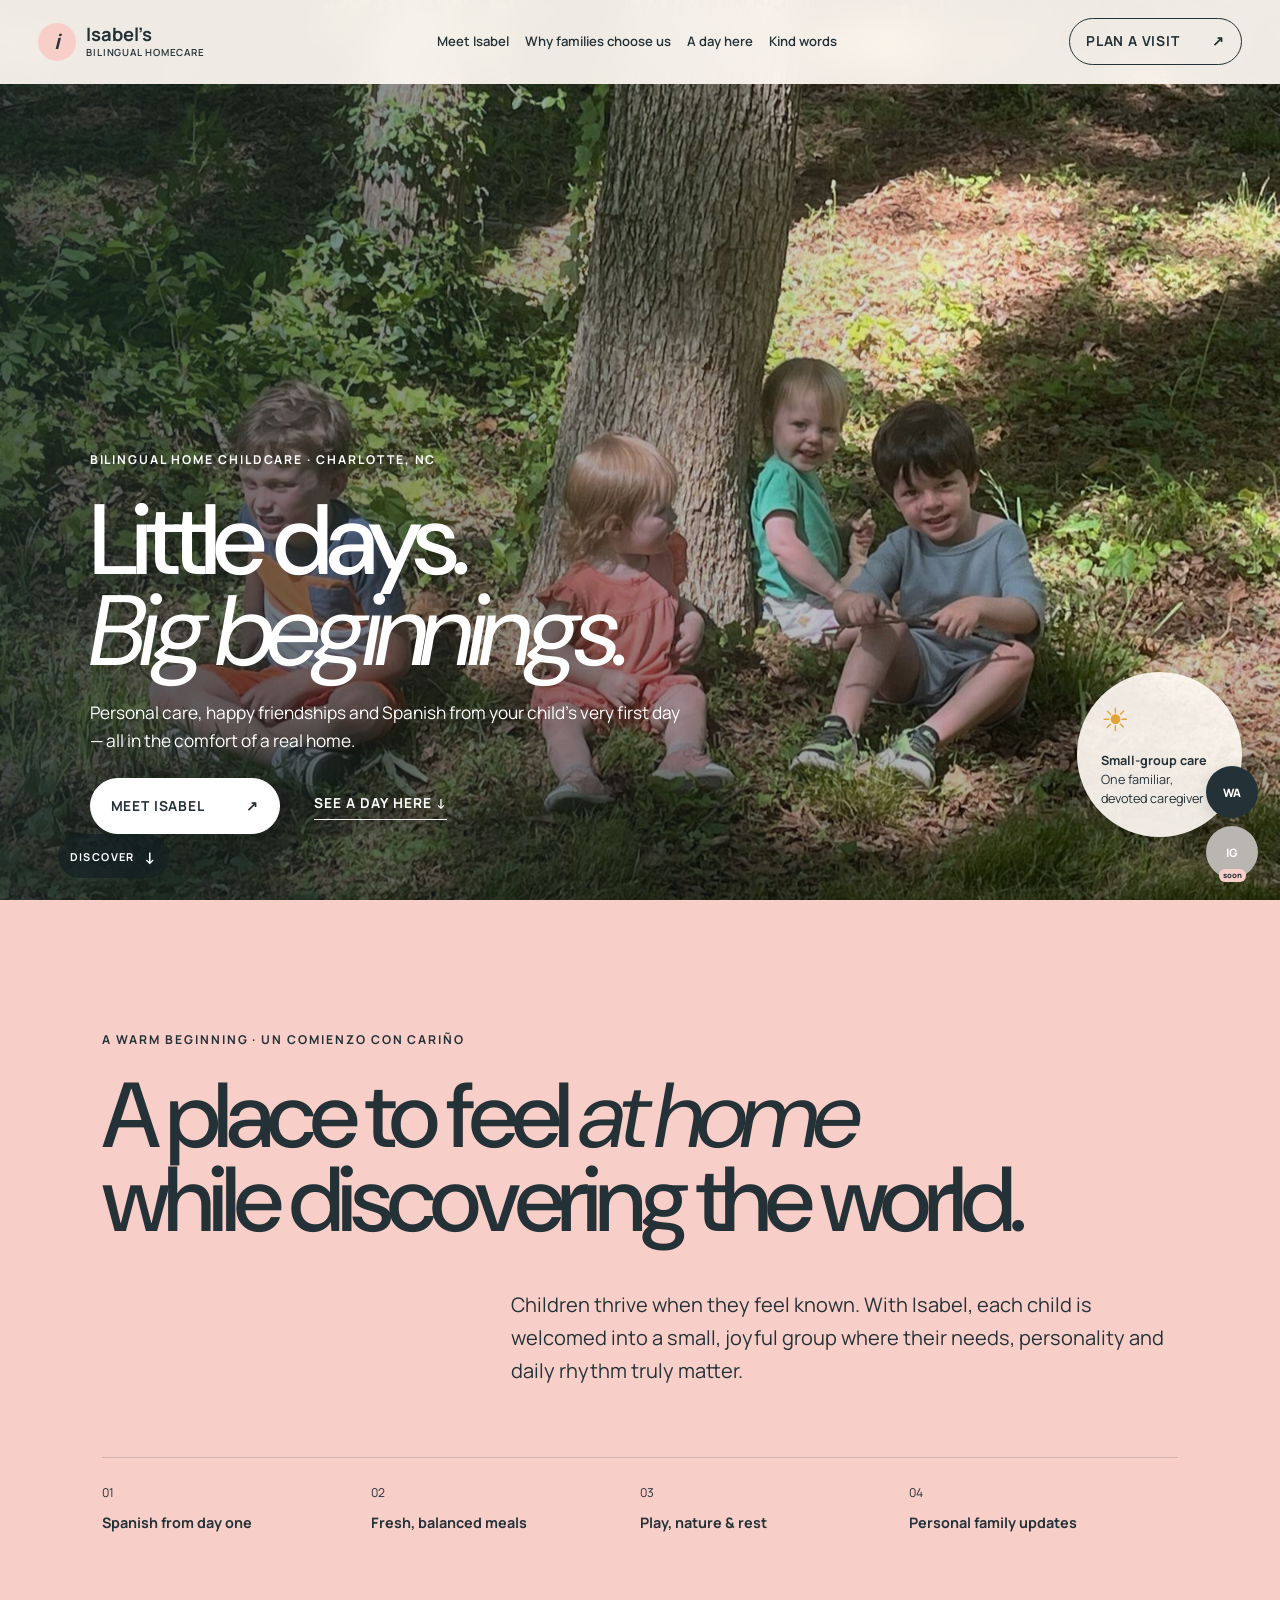
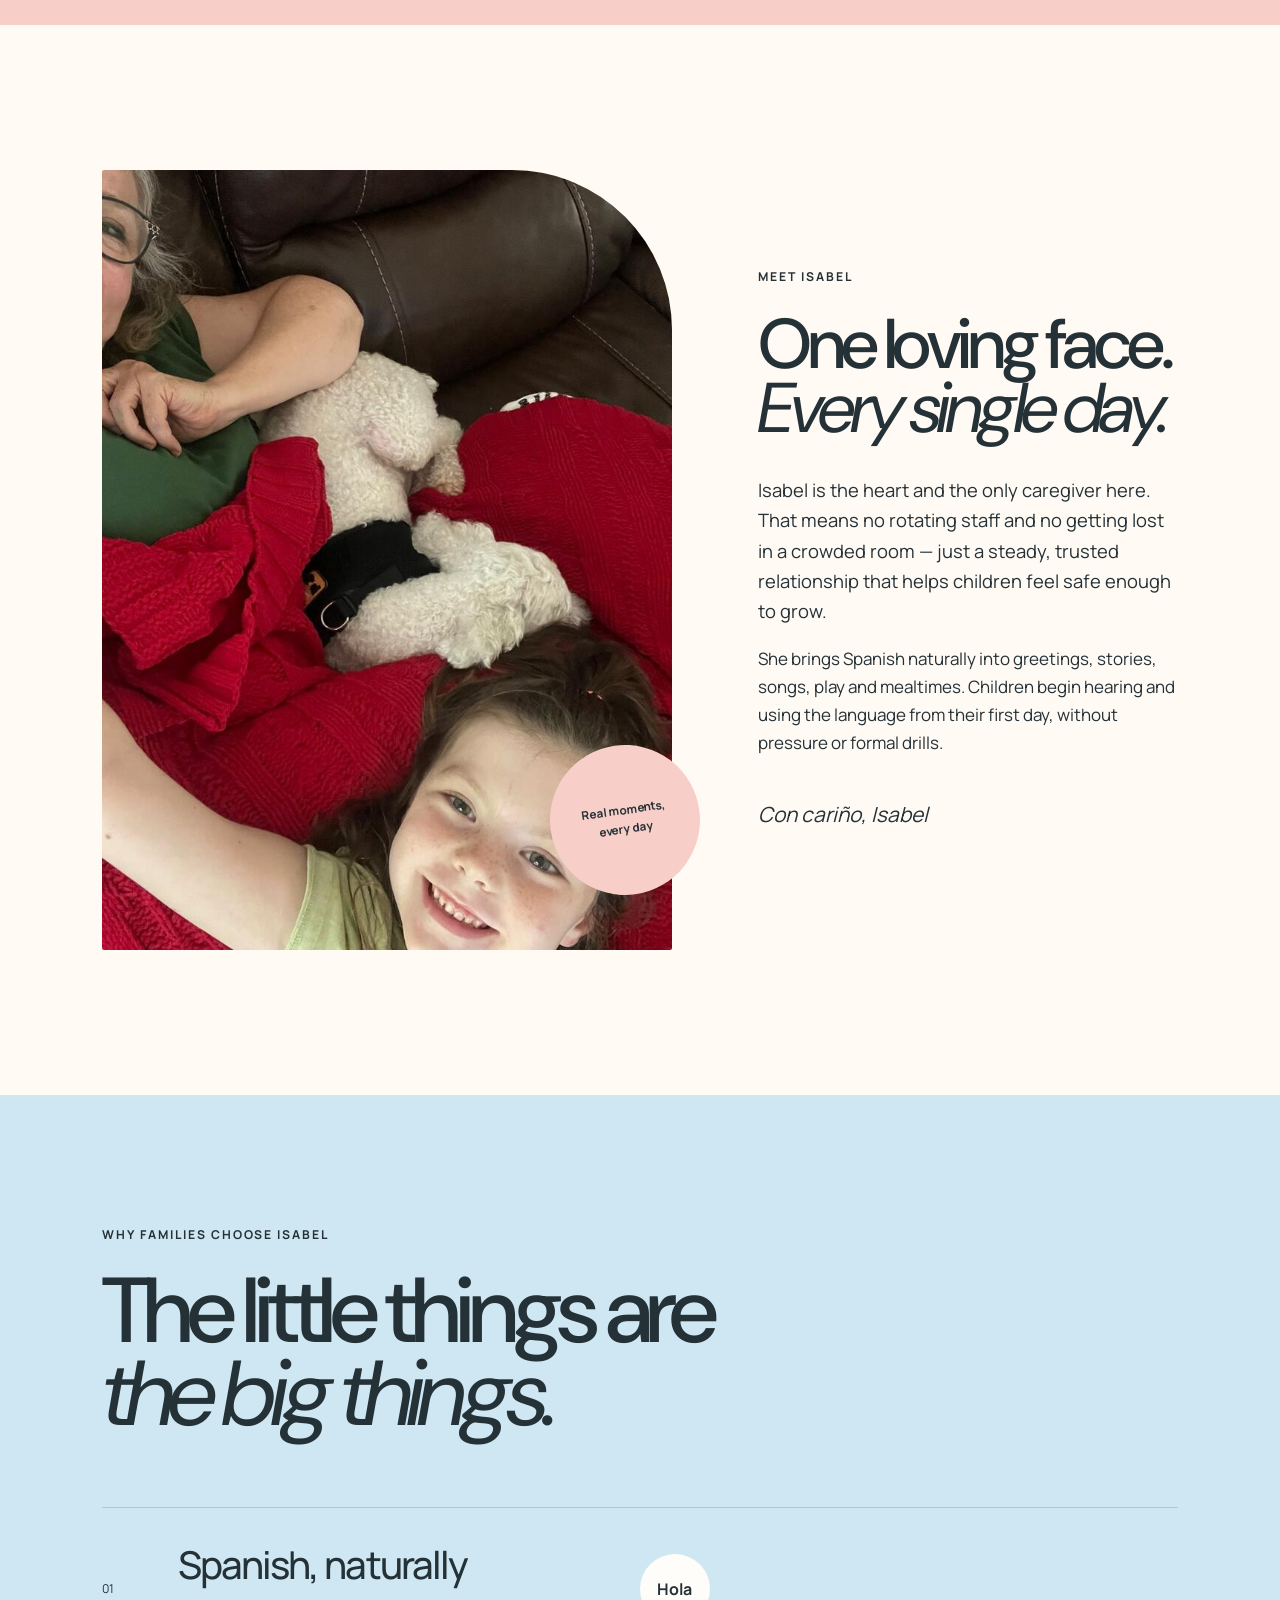
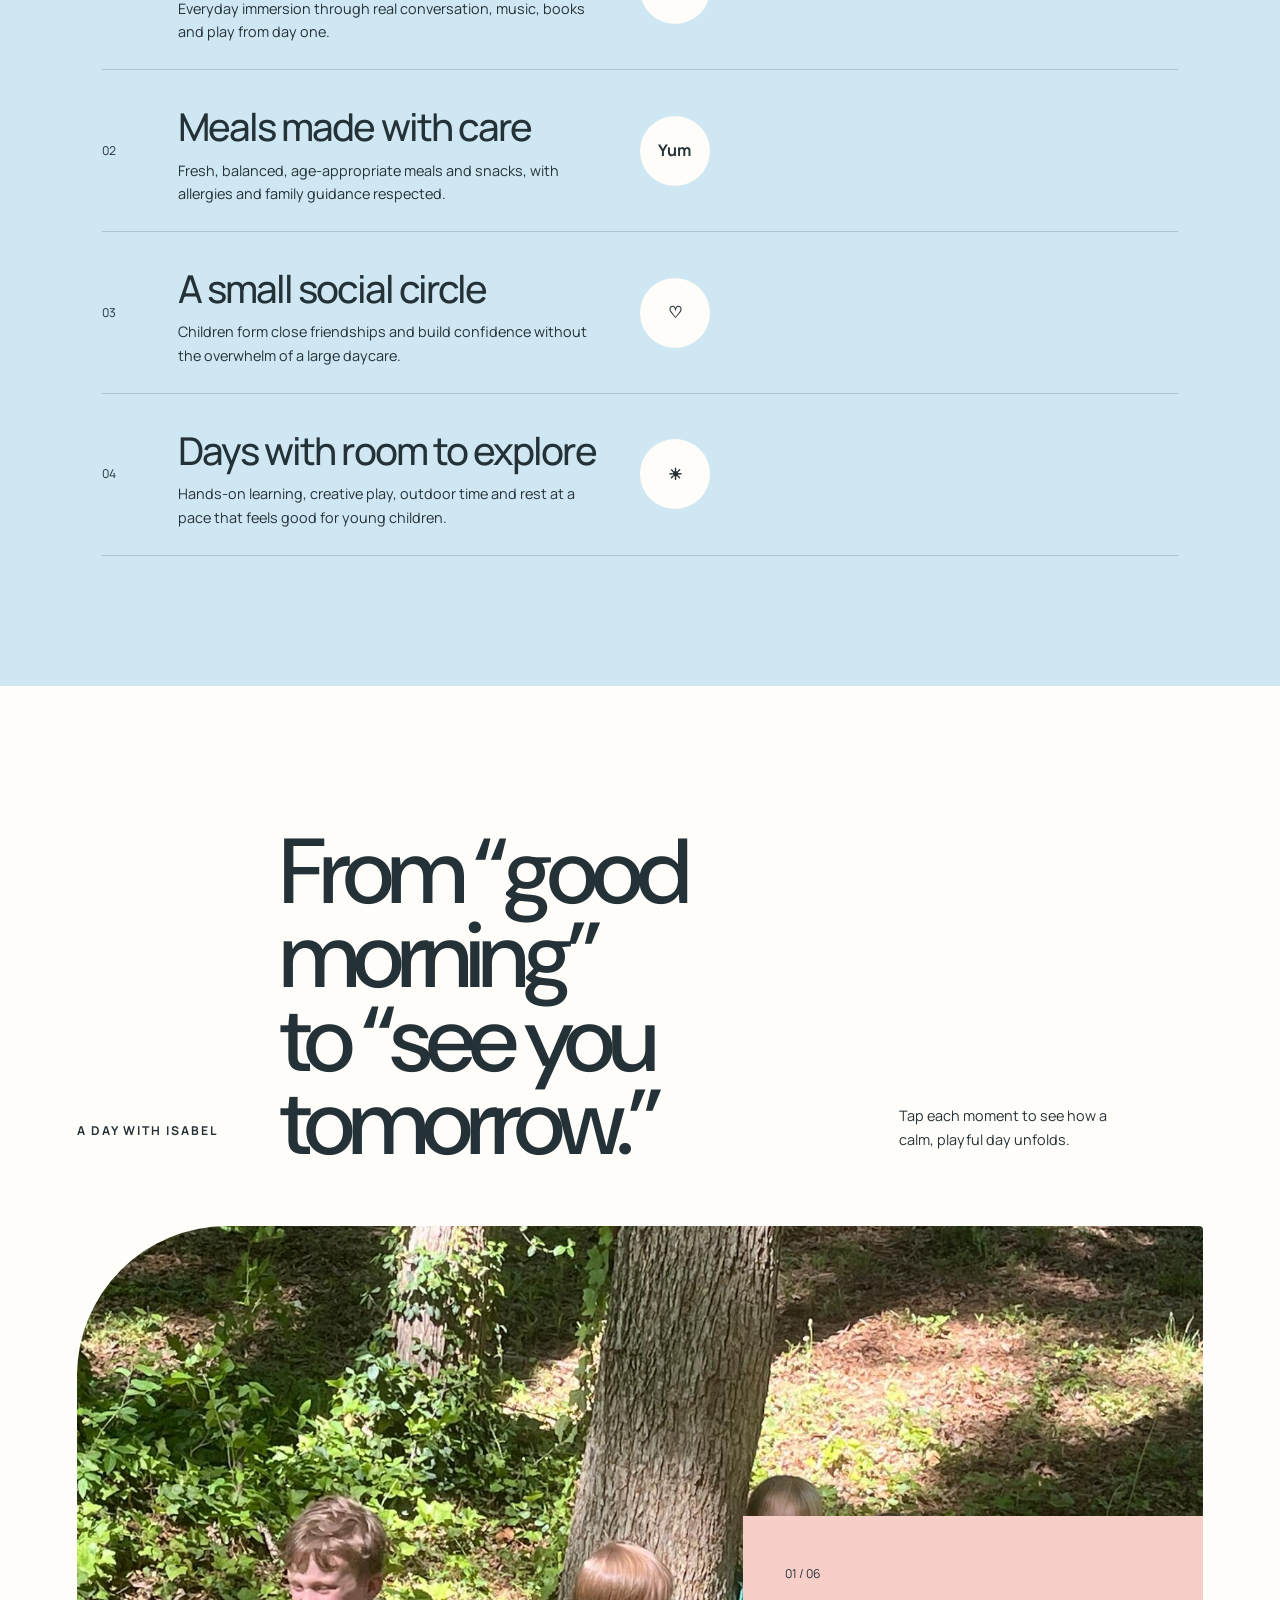
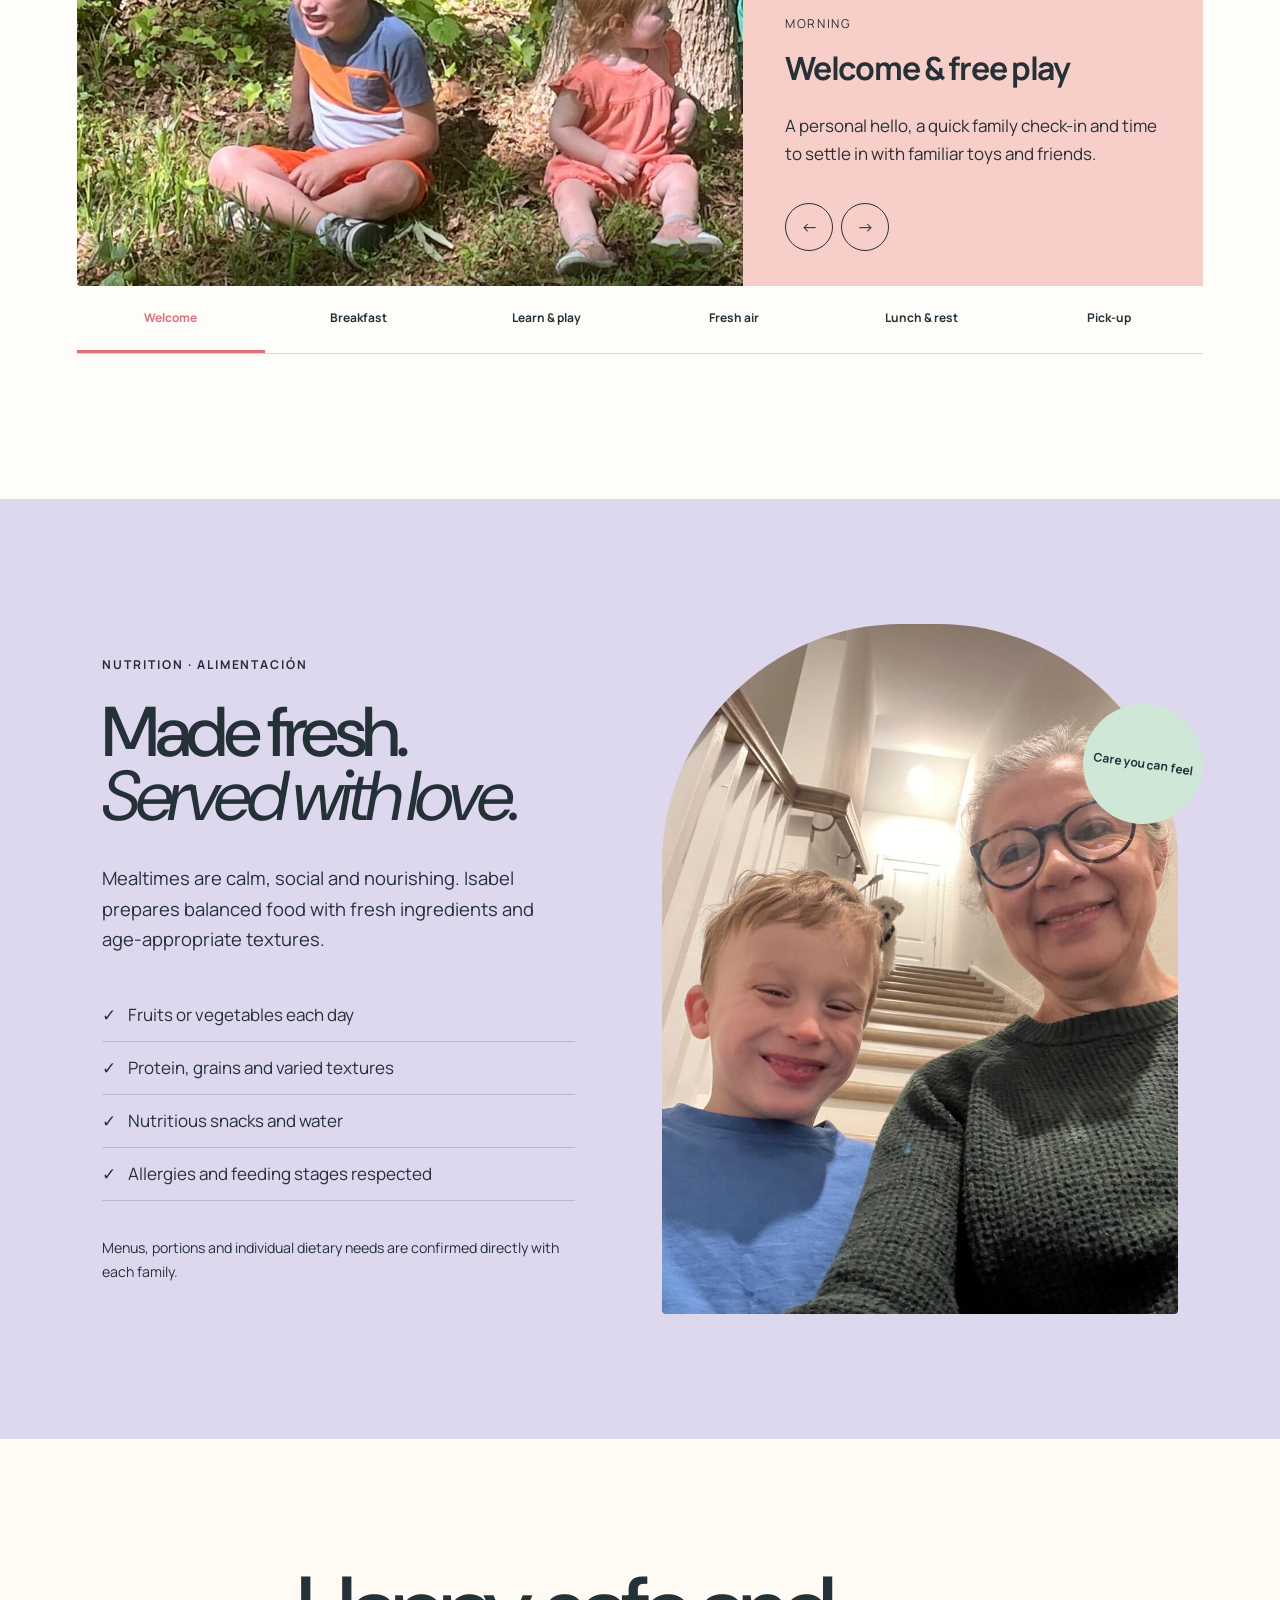
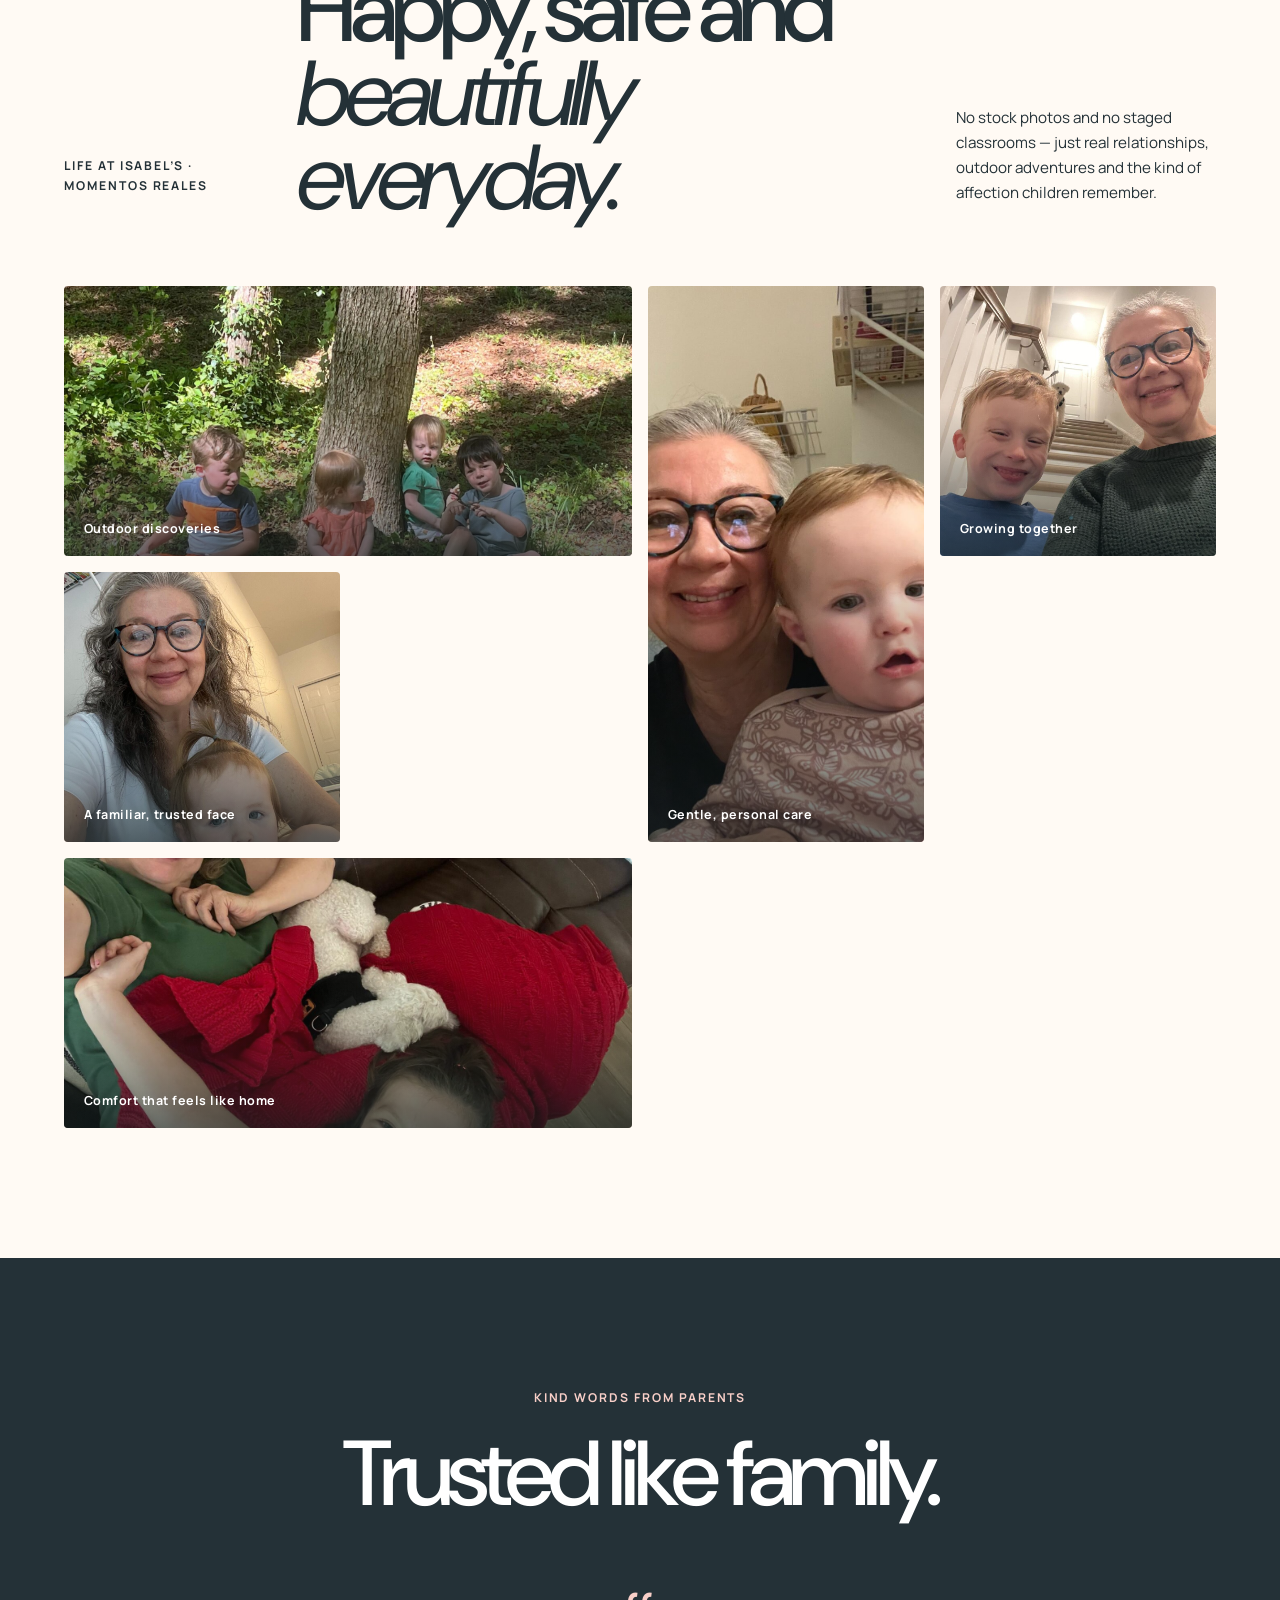
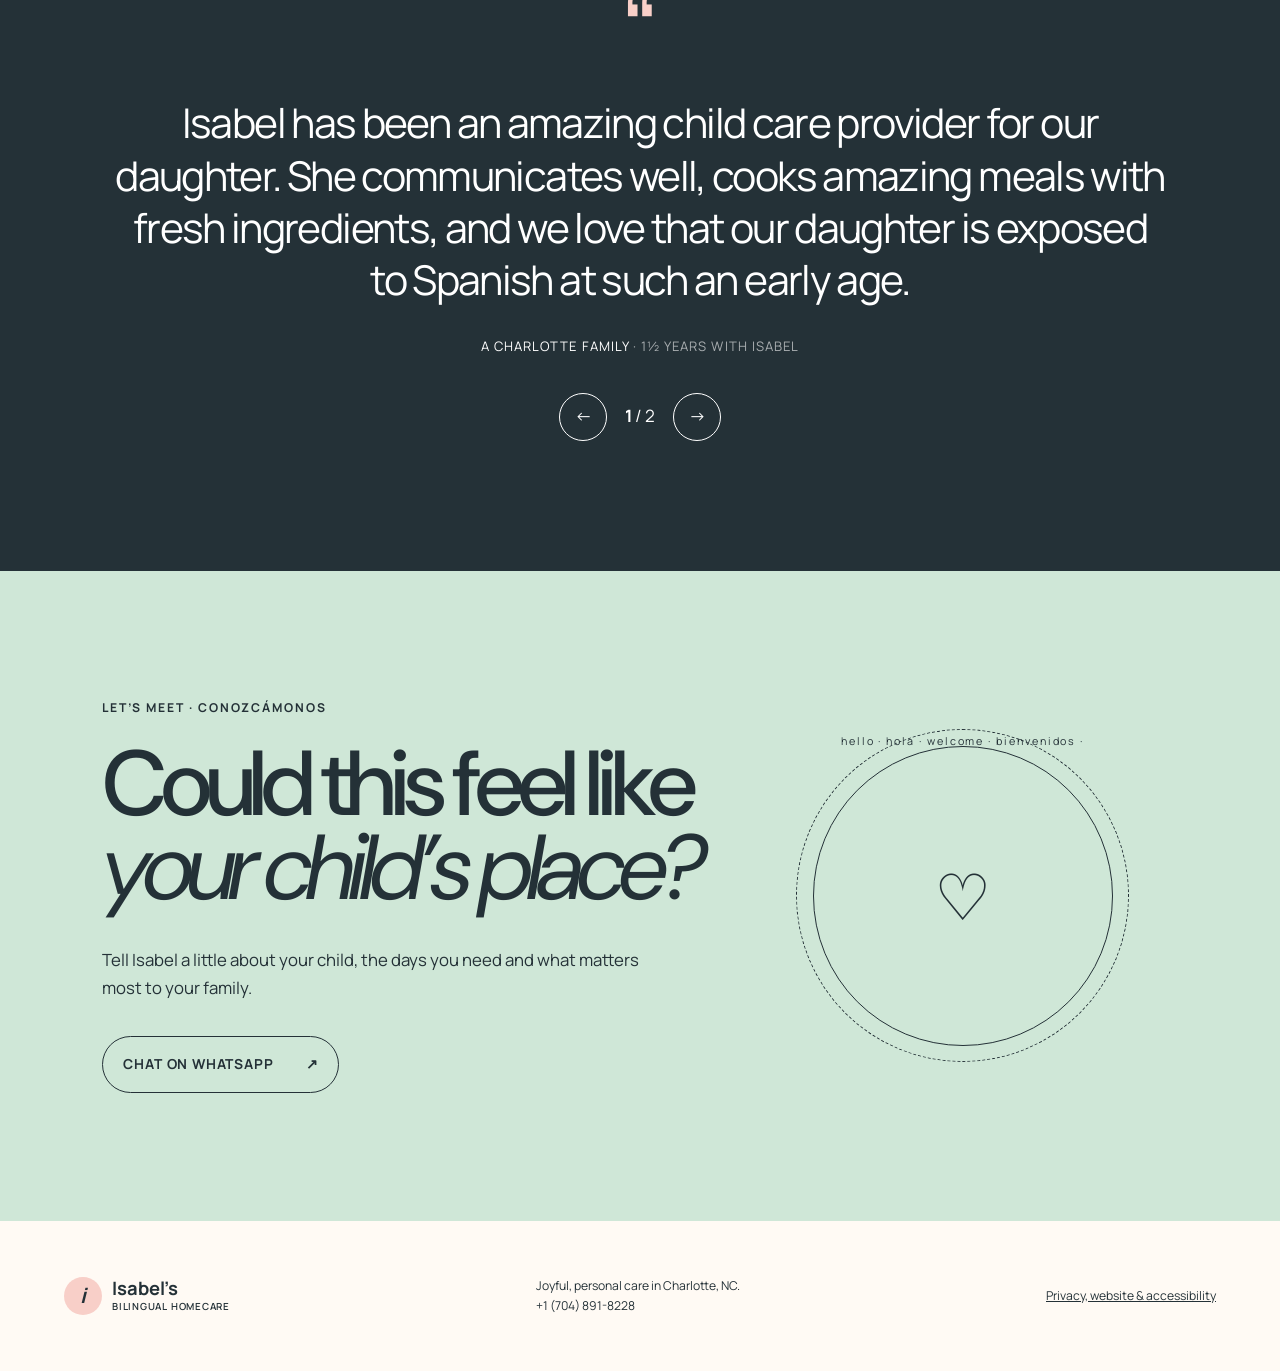
==== commit c693ae7b: "Improve laptop layout and add real-life photo gallery" ====
--- a/index.html
+++ b/index.html
@@ -1,169 +1,397 @@
 <!doctype html>
 <html lang="en">
-<head>
-  <meta charset="utf-8">
-  <meta name="viewport" content="width=device-width,initial-scale=1">
-  <title>Isabel’s Bilingual Homecare | Charlotte, NC</title>
-  <meta name="description" content="Joyful, small-group bilingual childcare in Charlotte with Spanish from day one, balanced meals and personal care from Isabel.">
-  <meta name="theme-color" content="#f8cfc8">
-  <link rel="preconnect" href="https://fonts.googleapis.com">
-  <link rel="preconnect" href="https://fonts.gstatic.com" crossorigin>
-  <link href="https://fonts.googleapis.com/css2?family=DM+Sans:wght@400;500;600;700&family=Manrope:wght@400;500;600;700&display=swap" rel="stylesheet">
-  <link rel="stylesheet" href="styles.css">
-</head>
-<body>
-  <a class="skip" href="#main">Skip to content</a>
-  <header class="site-header">
-    <a class="brand" href="#top" aria-label="Isabel's Bilingual Homecare home">
-      <span class="brand-mark" aria-hidden="true">i</span>
-      <span>Isabel’s <small>Bilingual Homecare</small></span>
-    </a>
-    <nav aria-label="Main navigation">
-      <a href="#about">Meet Isabel</a>
-      <a href="#care">Why families choose us</a>
-      <a href="#day">A day here</a>
-      <a href="#reviews">Kind words</a>
-    </nav>
-    <a class="button button-small" target="_blank" rel="noreferrer" href="https://wa.me/17048918228?text=Hello%20Isabel%2C%20I%20would%20like%20to%20schedule%20a%20visit.">Plan a visit <span>↗</span></a>
-    <button class="menu-button" aria-expanded="false" aria-controls="mobile-nav"><span></span><span></span><span></span><b class="sr-only">Menu</b></button>
-  </header>
-  <div class="mobile-nav" id="mobile-nav">
-    <a href="#about">Meet Isabel</a><a href="#care">Our care</a><a href="#day">A day here</a><a href="#reviews">Kind words</a>
-  </div>
-
-  <main id="main">
-    <section class="hero" id="top">
-      <img class="hero-image" src="assets/forest-friends.jpg" alt="Four children enjoying a sunny nature outing together">
-      <div class="hero-shade"></div>
-      <div class="hero-copy reveal">
-        <p class="eyebrow light">Bilingual home childcare · Charlotte, NC</p>
-        <h1>Little days.<br><em>Big beginnings.</em></h1>
-        <p>Personal care, happy friendships and Spanish from your child’s very first day — all in the comfort of a real home.</p>
-        <div class="hero-actions">
-          <a class="button button-light" target="_blank" rel="noreferrer" href="https://wa.me/17048918228?text=Hello%20Isabel%2C%20I%20would%20like%20to%20schedule%20a%20visit.">Meet Isabel <span>↗</span></a>
-          <a class="text-link light" href="#day">See a day here <span>↓</span></a>
-        </div>
-      </div>
-      <div class="hero-note reveal">
-        <span class="sun" aria-hidden="true">☀</span>
-        <p><strong>Small-group care</strong><br>One familiar, devoted caregiver</p>
-      </div>
-      <a class="scroll-cue" href="#welcome" aria-label="Scroll to discover"><span>Discover</span><b>↓</b></a>
-    </section>
-
-    <section class="welcome pastel-peach" id="welcome">
-      <p class="eyebrow reveal">A warm beginning · Un comienzo con cariño</p>
-      <h2 class="display reveal">A place to feel <em>at home</em><br>while discovering the world.</h2>
-      <p class="intro reveal">Children thrive when they feel known. With Isabel, each child is welcomed into a small, joyful group where their needs, personality and daily rhythm truly matter.</p>
-      <div class="trust-strip reveal">
-        <span>01 <b>Spanish from day one</b></span>
-        <span>02 <b>Fresh, balanced meals</b></span>
-        <span>03 <b>Play, nature & rest</b></span>
-        <span>04 <b>Personal family updates</b></span>
-      </div>
-    </section>
-
-    <section class="story" id="about">
-      <div class="story-photo reveal">
-        <img src="assets/isabel-comfort.jpg" alt="Isabel sharing a calm, affectionate moment with a child and the homecare dog">
-        <span class="photo-label">Real moments, every day</span>
-      </div>
-      <div class="story-copy reveal">
-        <p class="eyebrow">Meet Isabel</p>
-        <h2>One loving face.<br><em>Every single day.</em></h2>
-        <p class="large">Isabel is the heart and the only caregiver here. That means no rotating staff and no getting lost in a crowded room — just a steady, trusted relationship that helps children feel safe enough to grow.</p>
-        <p>She brings Spanish naturally into greetings, stories, songs, play and mealtimes. Children begin hearing and using the language from their first day, without pressure or formal drills.</p>
-        <p class="signature">Con cariño, Isabel</p>
-      </div>
-    </section>
-
-    <section class="care pastel-sky" id="care">
-      <div class="section-heading reveal">
-        <p class="eyebrow">Why families choose Isabel</p>
-        <h2 class="display">The little things are<br><em>the big things.</em></h2>
-      </div>
-      <div class="feature-list">
-        <article class="feature reveal"><span>01</span><div><h3>Spanish, naturally</h3><p>Everyday immersion through real conversation, music, books and play from day one.</p></div><b>Hola</b></article>
-        <article class="feature reveal"><span>02</span><div><h3>Meals made with care</h3><p>Fresh, balanced, age-appropriate meals and snacks, with allergies and family guidance respected.</p></div><b>Yum</b></article>
-        <article class="feature reveal"><span>03</span><div><h3>A small social circle</h3><p>Children form close friendships and build confidence without the overwhelm of a large daycare.</p></div><b>♡</b></article>
-        <article class="feature reveal"><span>04</span><div><h3>Days with room to explore</h3><p>Hands-on learning, creative play, outdoor time and rest at a pace that feels good for young children.</p></div><b>☀</b></article>
-      </div>
-    </section>
-
-    <section class="day" id="day">
-      <div class="day-heading reveal">
-        <p class="eyebrow">A day with Isabel</p>
-        <h2 class="display">From “good morning”<br>to “see you tomorrow.”</h2>
-        <p>Tap each moment to see how a calm, playful day unfolds.</p>
-      </div>
-      <div class="day-stage reveal">
-        <img src="assets/forest-friends.jpg" alt="Children exploring and spending time together outdoors">
-        <div class="day-card">
-          <span class="day-count">01 / 06</span>
-          <p class="day-time">Morning</p>
-          <h3>Welcome & free play</h3>
-          <p class="day-description">A personal hello, a quick family check-in and time to settle in with familiar toys and friends.</p>
-          <div class="day-controls"><button class="day-prev" aria-label="Previous moment">←</button><button class="day-next" aria-label="Next moment">→</button></div>
-        </div>
-      </div>
-      <div class="day-tabs" role="tablist" aria-label="Daily routine">
-        <button class="active" data-step="0">Welcome</button><button data-step="1">Breakfast</button><button data-step="2">Learn & play</button><button data-step="3">Fresh air</button><button data-step="4">Lunch & rest</button><button data-step="5">Pick-up</button>
-      </div>
-    </section>
-
-    <section class="nutrition pastel-lavender">
-      <div class="nutrition-copy reveal">
-        <p class="eyebrow">Nutrition · Alimentación</p>
-        <h2>Made fresh.<br><em>Served with love.</em></h2>
-        <p class="large">Mealtimes are calm, social and nourishing. Isabel prepares balanced food with fresh ingredients and age-appropriate textures.</p>
-        <ul>
-          <li>Fruits or vegetables each day</li>
-          <li>Protein, grains and varied textures</li>
-          <li>Nutritious snacks and water</li>
-          <li>Allergies and feeding stages respected</li>
-        </ul>
-        <small>Menus, portions and individual dietary needs are confirmed directly with each family.</small>
-      </div>
-      <div class="nutrition-photo reveal"><img src="assets/isabel-smiles.jpg" alt="Isabel smiling with a child in her care"><span>Care you can feel</span></div>
-    </section>
-
-    <section class="reviews" id="reviews">
-      <div class="section-heading reveal"><p class="eyebrow">Kind words from parents</p><h2 class="display">Trusted like family.</h2></div>
-      <div class="review-slider reveal">
-        <article class="review active">
-          <div class="quote-mark">“</div>
-          <blockquote>Isabel has been an amazing child care provider for our daughter. She communicates well, cooks amazing meals with fresh ingredients, and we love that our daughter is exposed to Spanish at such an early age.</blockquote>
-          <p>A Charlotte family <span>· 1½ years with Isabel</span></p>
-        </article>
-        <article class="review">
-          <div class="quote-mark">“</div>
-          <blockquote>She quickly became so much more than our daughter’s nanny — she became family. She is dependable, nurturing, patient, and truly has a gift for connecting with children.</blockquote>
-          <p>Taylor Broadwater</p>
-        </article>
-        <div class="review-controls"><button class="review-prev" aria-label="Previous testimonial">←</button><span><b>1</b> / 2</span><button class="review-next" aria-label="Next testimonial">→</button></div>
-      </div>
-    </section>
-
-    <section class="contact pastel-mint" id="contact">
-      <div class="contact-copy reveal">
-        <p class="eyebrow">Let’s meet · Conozcámonos</p>
-        <h2 class="display">Could this feel like<br><em>your child’s place?</em></h2>
-        <p>Tell Isabel a little about your child, the days you need and what matters most to your family.</p>
-        <a class="button" target="_blank" rel="noreferrer" href="https://wa.me/17048918228?text=Hello%20Isabel%2C%20I%20am%20interested%20in%20your%20bilingual%20homecare.">Chat on WhatsApp <span>↗</span></a>
-      </div>
-      <div class="contact-orbit reveal" aria-hidden="true"><div class="orbit">hello · hola · welcome · bienvenidos · </div><span>♡</span></div>
-    </section>
-  </main>
-
-  <aside class="floating-contact">
-    <a href="https://wa.me/17048918228?text=Hello%20Isabel%2C%20I%20am%20interested%20in%20your%20bilingual%20homecare." target="_blank" rel="noreferrer" aria-label="Contact Isabel on WhatsApp">WA</a>
-    <span title="Instagram profile coming soon">IG<small>soon</small></span>
-  </aside>
-  <footer>
-    <a class="brand" href="#top"><span class="brand-mark">i</span><span>Isabel’s <small>Bilingual Homecare</small></span></a>
-    <p>Joyful, personal care in Charlotte, NC.<br><a href="tel:+17048918228">+1 (704) 891-8228</a></p>
-    <a class="legal-link" href="privacy.html">Privacy, website & accessibility</a>
-  </footer>
-  <script src="script.js"></script>
-</body>
+  <head>
+    <meta charset="utf-8" />
+    <meta name="viewport" content="width=device-width,initial-scale=1" />
+    <title>Isabel’s Bilingual Homecare | Charlotte, NC</title>
+    <meta
+      name="description"
+      content="Joyful, small-group bilingual childcare in Charlotte with Spanish from day one, balanced meals and personal care from Isabel."
+    />
+    <meta name="theme-color" content="#f8cfc8" />
+    <link rel="preconnect" href="https://fonts.googleapis.com" />
+    <link rel="preconnect" href="https://fonts.gstatic.com" crossorigin />
+    <link
+      href="https://fonts.googleapis.com/css2?family=DM+Sans:wght@400;500;600;700&family=Manrope:wght@400;500;600;700&display=swap"
+      rel="stylesheet"
+    />
+    <link rel="stylesheet" href="styles.css" />
+  </head>
+  <body>
+    <a class="skip" href="#main">Skip to content</a>
+    <header class="site-header">
+      <a
+        class="brand"
+        href="#top"
+        aria-label="Isabel's Bilingual Homecare home"
+      >
+        <span class="brand-mark" aria-hidden="true">i</span>
+        <span>Isabel’s <small>Bilingual Homecare</small></span>
+      </a>
+      <nav aria-label="Main navigation">
+        <a href="#about">Meet Isabel</a>
+        <a href="#care">Why families choose us</a>
+        <a href="#day">A day here</a>
+        <a href="#reviews">Kind words</a>
+      </nav>
+      <a
+        class="button button-small"
+        target="_blank"
+        rel="noreferrer"
+        href="https://wa.me/17048918228?text=Hello%20Isabel%2C%20I%20would%20like%20to%20schedule%20a%20visit."
+        >Plan a visit <span>↗</span></a
+      >
+      <button
+        class="menu-button"
+        aria-expanded="false"
+        aria-controls="mobile-nav"
+      >
+        <span></span><span></span><span></span><b class="sr-only">Menu</b>
+      </button>
+    </header>
+    <div class="mobile-nav" id="mobile-nav">
+      <a href="#about">Meet Isabel</a><a href="#care">Our care</a
+      ><a href="#day">A day here</a><a href="#reviews">Kind words</a>
+    </div>
+
+    <main id="main">
+      <section class="hero" id="top">
+        <img
+          class="hero-image"
+          src="assets/forest-friends.jpg"
+          alt="Four children enjoying a sunny nature outing together"
+        />
+        <div class="hero-shade"></div>
+        <div class="hero-copy reveal">
+          <p class="eyebrow light">Bilingual home childcare · Charlotte, NC</p>
+          <h1>Little days.<br /><em>Big beginnings.</em></h1>
+          <p>
+            Personal care, happy friendships and Spanish from your child’s very
+            first day — all in the comfort of a real home.
+          </p>
+          <div class="hero-actions">
+            <a
+              class="button button-light"
+              target="_blank"
+              rel="noreferrer"
+              href="https://wa.me/17048918228?text=Hello%20Isabel%2C%20I%20would%20like%20to%20schedule%20a%20visit."
+              >Meet Isabel <span>↗</span></a
+            >
+            <a class="text-link light" href="#day"
+              >See a day here <span>↓</span></a
+            >
+          </div>
+        </div>
+        <div class="hero-note reveal">
+          <span class="sun" aria-hidden="true">☀</span>
+          <p>
+            <strong>Small-group care</strong><br />One familiar, devoted
+            caregiver
+          </p>
+        </div>
+        <a class="scroll-cue" href="#welcome" aria-label="Scroll to discover"
+          ><span>Discover</span><b>↓</b></a
+        >
+      </section>
+
+      <section class="welcome pastel-peach" id="welcome">
+        <p class="eyebrow reveal">A warm beginning · Un comienzo con cariño</p>
+        <h2 class="display reveal">
+          A place to feel <em>at home</em><br />while discovering the world.
+        </h2>
+        <p class="intro reveal">
+          Children thrive when they feel known. With Isabel, each child is
+          welcomed into a small, joyful group where their needs, personality and
+          daily rhythm truly matter.
+        </p>
+        <div class="trust-strip reveal">
+          <span>01 <b>Spanish from day one</b></span>
+          <span>02 <b>Fresh, balanced meals</b></span>
+          <span>03 <b>Play, nature & rest</b></span>
+          <span>04 <b>Personal family updates</b></span>
+        </div>
+      </section>
+
+      <section class="story" id="about">
+        <div class="story-photo reveal">
+          <img
+            src="assets/isabel-comfort.jpg"
+            alt="Isabel sharing a calm, affectionate moment with a child and the homecare dog"
+          />
+          <span class="photo-label">Real moments, every day</span>
+        </div>
+        <div class="story-copy reveal">
+          <p class="eyebrow">Meet Isabel</p>
+          <h2>One loving face.<br /><em>Every single day.</em></h2>
+          <p class="large">
+            Isabel is the heart and the only caregiver here. That means no
+            rotating staff and no getting lost in a crowded room — just a
+            steady, trusted relationship that helps children feel safe enough to
+            grow.
+          </p>
+          <p>
+            She brings Spanish naturally into greetings, stories, songs, play
+            and mealtimes. Children begin hearing and using the language from
+            their first day, without pressure or formal drills.
+          </p>
+          <p class="signature">Con cariño, Isabel</p>
+        </div>
+      </section>
+
+      <section class="care pastel-sky" id="care">
+        <div class="section-heading reveal">
+          <p class="eyebrow">Why families choose Isabel</p>
+          <h2 class="display">
+            The little things are<br /><em>the big things.</em>
+          </h2>
+        </div>
+        <div class="feature-list">
+          <article class="feature reveal">
+            <span>01</span>
+            <div>
+              <h3>Spanish, naturally</h3>
+              <p>
+                Everyday immersion through real conversation, music, books and
+                play from day one.
+              </p>
+            </div>
+            <b>Hola</b>
+          </article>
+          <article class="feature reveal">
+            <span>02</span>
+            <div>
+              <h3>Meals made with care</h3>
+              <p>
+                Fresh, balanced, age-appropriate meals and snacks, with
+                allergies and family guidance respected.
+              </p>
+            </div>
+            <b>Yum</b>
+          </article>
+          <article class="feature reveal">
+            <span>03</span>
+            <div>
+              <h3>A small social circle</h3>
+              <p>
+                Children form close friendships and build confidence without the
+                overwhelm of a large daycare.
+              </p>
+            </div>
+            <b>♡</b>
+          </article>
+          <article class="feature reveal">
+            <span>04</span>
+            <div>
+              <h3>Days with room to explore</h3>
+              <p>
+                Hands-on learning, creative play, outdoor time and rest at a
+                pace that feels good for young children.
+              </p>
+            </div>
+            <b>☀</b>
+          </article>
+        </div>
+      </section>
+
+      <section class="day" id="day">
+        <div class="day-heading reveal">
+          <p class="eyebrow">A day with Isabel</p>
+          <h2 class="display">
+            From “good morning”<br />to “see you tomorrow.”
+          </h2>
+          <p>Tap each moment to see how a calm, playful day unfolds.</p>
+        </div>
+        <div class="day-stage reveal">
+          <img
+            src="assets/forest-friends.jpg"
+            alt="Children exploring and spending time together outdoors"
+          />
+          <div class="day-card">
+            <span class="day-count">01 / 06</span>
+            <p class="day-time">Morning</p>
+            <h3>Welcome & free play</h3>
+            <p class="day-description">
+              A personal hello, a quick family check-in and time to settle in
+              with familiar toys and friends.
+            </p>
+            <div class="day-controls">
+              <button class="day-prev" aria-label="Previous moment">←</button
+              ><button class="day-next" aria-label="Next moment">→</button>
+            </div>
+          </div>
+        </div>
+        <div class="day-tabs" role="tablist" aria-label="Daily routine">
+          <button class="active" data-step="0">Welcome</button
+          ><button data-step="1">Breakfast</button
+          ><button data-step="2">Learn & play</button
+          ><button data-step="3">Fresh air</button
+          ><button data-step="4">Lunch & rest</button
+          ><button data-step="5">Pick-up</button>
+        </div>
+      </section>
+
+      <section class="nutrition pastel-lavender">
+        <div class="nutrition-copy reveal">
+          <p class="eyebrow">Nutrition · Alimentación</p>
+          <h2>Made fresh.<br /><em>Served with love.</em></h2>
+          <p class="large">
+            Mealtimes are calm, social and nourishing. Isabel prepares balanced
+            food with fresh ingredients and age-appropriate textures.
+          </p>
+          <ul>
+            <li>Fruits or vegetables each day</li>
+            <li>Protein, grains and varied textures</li>
+            <li>Nutritious snacks and water</li>
+            <li>Allergies and feeding stages respected</li>
+          </ul>
+          <small
+            >Menus, portions and individual dietary needs are confirmed directly
+            with each family.</small
+          >
+        </div>
+        <div class="nutrition-photo reveal">
+          <img
+            src="assets/isabel-smiles.jpg"
+            alt="Isabel smiling with a child in her care"
+          /><span>Care you can feel</span>
+        </div>
+      </section>
+
+      <section class="moments" id="moments">
+        <div class="moments-heading reveal">
+          <p class="eyebrow">Life at Isabel’s · Momentos reales</p>
+          <h2 class="display">
+            Happy, safe and<br /><em>beautifully everyday.</em>
+          </h2>
+          <p>
+            No stock photos and no staged classrooms — just real relationships,
+            outdoor adventures and the kind of affection children remember.
+          </p>
+        </div>
+        <div class="moments-grid">
+          <figure class="moment moment-wide reveal">
+            <img
+              src="assets/nature-circle.jpg"
+              alt="Four children sitting together beneath a tree during outdoor play"
+            />
+            <figcaption>Outdoor discoveries</figcaption>
+          </figure>
+          <figure class="moment moment-tall reveal">
+            <img
+              src="assets/isabel-baby.jpg"
+              alt="Isabel smiling while holding a baby"
+            />
+            <figcaption>Gentle, personal care</figcaption>
+          </figure>
+          <figure class="moment reveal">
+            <img
+              src="assets/isabel-boy.jpg"
+              alt="Isabel smiling together with a child"
+            />
+            <figcaption>Growing together</figcaption>
+          </figure>
+          <figure class="moment reveal">
+            <img
+              src="assets/isabel-toddler.jpg"
+              alt="Isabel spending a calm moment with a toddler"
+            />
+            <figcaption>A familiar, trusted face</figcaption>
+          </figure>
+          <figure class="moment moment-wide reveal">
+            <img
+              src="assets/isabel-comfort.jpg"
+              alt="A warm and playful moment with Isabel, a child and the homecare dog"
+            />
+            <figcaption>Comfort that feels like home</figcaption>
+          </figure>
+        </div>
+      </section>
+
+      <section class="reviews" id="reviews">
+        <div class="section-heading reveal">
+          <p class="eyebrow">Kind words from parents</p>
+          <h2 class="display">Trusted like family.</h2>
+        </div>
+        <div class="review-slider reveal">
+          <article class="review active">
+            <div class="quote-mark">“</div>
+            <blockquote>
+              Isabel has been an amazing child care provider for our daughter.
+              She communicates well, cooks amazing meals with fresh ingredients,
+              and we love that our daughter is exposed to Spanish at such an
+              early age.
+            </blockquote>
+            <p>A Charlotte family <span>· 1½ years with Isabel</span></p>
+          </article>
+          <article class="review">
+            <div class="quote-mark">“</div>
+            <blockquote>
+              She quickly became so much more than our daughter’s nanny — she
+              became family. She is dependable, nurturing, patient, and truly
+              has a gift for connecting with children.
+            </blockquote>
+            <p>Taylor Broadwater</p>
+          </article>
+          <div class="review-controls">
+            <button class="review-prev" aria-label="Previous testimonial">
+              ←</button
+            ><span><b>1</b> / 2</span
+            ><button class="review-next" aria-label="Next testimonial">
+              →
+            </button>
+          </div>
+        </div>
+      </section>
+
+      <section class="contact pastel-mint" id="contact">
+        <div class="contact-copy reveal">
+          <p class="eyebrow">Let’s meet · Conozcámonos</p>
+          <h2 class="display">
+            Could this feel like<br /><em>your child’s place?</em>
+          </h2>
+          <p>
+            Tell Isabel a little about your child, the days you need and what
+            matters most to your family.
+          </p>
+          <a
+            class="button"
+            target="_blank"
+            rel="noreferrer"
+            href="https://wa.me/17048918228?text=Hello%20Isabel%2C%20I%20am%20interested%20in%20your%20bilingual%20homecare."
+            >Chat on WhatsApp <span>↗</span></a
+          >
+        </div>
+        <div class="contact-orbit reveal" aria-hidden="true">
+          <div class="orbit">hello · hola · welcome · bienvenidos ·</div>
+          <span>♡</span>
+        </div>
+      </section>
+    </main>
+
+    <aside class="floating-contact">
+      <a
+        href="https://wa.me/17048918228?text=Hello%20Isabel%2C%20I%20am%20interested%20in%20your%20bilingual%20homecare."
+        target="_blank"
+        rel="noreferrer"
+        aria-label="Contact Isabel on WhatsApp"
+        >WA</a
+      >
+      <span title="Instagram profile coming soon">IG<small>soon</small></span>
+    </aside>
+    <footer>
+      <a class="brand" href="#top"
+        ><span class="brand-mark">i</span
+        ><span>Isabel’s <small>Bilingual Homecare</small></span></a
+      >
+      <p>
+        Joyful, personal care in Charlotte, NC.<br /><a href="tel:+17048918228"
+          >+1 (704) 891-8228</a
+        >
+      </p>
+      <a class="legal-link" href="privacy.html"
+        >Privacy, website & accessibility</a
+      >
+    </footer>
+    <script src="script.js"></script>
+  </body>
 </html>
--- a/styles.css
+++ b/styles.css
@@ -1 +1,1201 @@
-:root{--ink:#243137;--cream:#fffaf4;--paper:#fffdf9;--peach:#f8cfc8;--sky:#cfe7f2;--mint:#cfe7d7;--lavender:#ded8ef;--rose:#e36e79;--blue:#376c7d;--line:rgba(36,49,55,.18)}*{box-sizing:border-box}html{scroll-behavior:smooth}body{margin:0;background:var(--cream);color:var(--ink);font:16px/1.65 'Manrope',sans-serif;overflow-x:hidden}img{display:block;width:100%;object-fit:cover}a{color:inherit;text-decoration:none}button{font:inherit;color:inherit}.sr-only{position:absolute;width:1px;height:1px;padding:0;margin:-1px;overflow:hidden;clip:rect(0,0,0,0);white-space:nowrap;border:0}.skip{position:fixed;top:-70px;left:20px;background:#fff;padding:10px 16px;z-index:100;border:2px solid var(--ink)}.skip:focus{top:12px}.site-header{height:84px;padding:0 4vw;display:flex;align-items:center;justify-content:space-between;gap:28px;background:rgba(255,250,244,.93);backdrop-filter:blur(12px);position:fixed;top:0;width:100%;z-index:50;border-bottom:1px solid transparent;transition:.3s}.site-header.scrolled{height:72px;border-color:var(--line)}.brand{display:flex;align-items:center;gap:10px;font-size:1.15rem;font-weight:700;line-height:1}.brand small{display:block;font-size:.61rem;font-weight:600;letter-spacing:.08em;text-transform:uppercase;margin-top:5px}.brand-mark{width:38px;height:38px;border-radius:50%;display:grid;place-items:center;background:var(--peach);font-size:1.3rem;font-weight:700;font-style:italic}.site-header nav{display:flex;gap:30px;font-size:.84rem;font-weight:600}.site-header nav a{position:relative}.site-header nav a:after{content:'';height:1px;width:0;background:var(--ink);position:absolute;left:0;bottom:-5px;transition:.25s}.site-header nav a:hover:after{width:100%}.button{display:inline-flex;align-items:center;justify-content:space-between;gap:32px;min-width:190px;padding:16px 20px;border:1px solid var(--ink);border-radius:999px;font-size:.83rem;font-weight:700;text-transform:uppercase;letter-spacing:.06em;transition:.25s}.button:hover{background:var(--ink);color:white;transform:translateY(-2px)}.button-small{padding:11px 16px;min-width:150px}.menu-button,.mobile-nav{display:none}.hero{height:100svh;min-height:700px;position:relative;color:white;overflow:hidden}.hero-image{height:100%;animation:heroZoom 14s ease-out both}.hero-shade{position:absolute;inset:0;background:linear-gradient(90deg,rgba(22,35,37,.74) 0%,rgba(22,35,37,.35) 48%,rgba(22,35,37,.08) 75%),linear-gradient(0deg,rgba(0,0,0,.34),transparent 45%)}.hero-copy{position:absolute;left:7vw;top:50%;transform:translateY(-46%);max-width:820px}.eyebrow{text-transform:uppercase;font-size:.72rem;letter-spacing:.16em;font-weight:700;margin:0 0 25px}.eyebrow.light,.text-link.light{color:white}.hero h1,.display,.story h2,.nutrition h2{font-family:'DM Sans',sans-serif;font-weight:500;letter-spacing:-.065em;line-height:.91}.hero h1{font-size:clamp(4rem,8.7vw,9.5rem);margin:0}.hero h1 em,.display em,.story h2 em,.nutrition h2 em{font-weight:400;font-style:italic}.hero-copy>p:not(.eyebrow){font-size:clamp(1rem,1.4vw,1.25rem);max-width:590px;margin:30px 0}.hero-actions{display:flex;align-items:center;gap:34px}.button-light{border-color:white;background:white;color:var(--ink)}.button-light:hover{background:var(--peach);color:var(--ink);border-color:var(--peach)}.text-link{font-size:.82rem;text-transform:uppercase;letter-spacing:.08em;font-weight:700;border-bottom:1px solid;padding-bottom:4px}.hero-note{position:absolute;right:4vw;bottom:6vh;background:rgba(255,250,244,.92);color:var(--ink);border-radius:50%;width:190px;height:190px;padding:28px;display:flex;flex-direction:column;justify-content:center;transform:rotate(6deg)}.hero-note .sun{font-size:2rem;color:#e2a236}.hero-note p{font-size:.76rem;line-height:1.5;margin:7px 0}.scroll-cue{position:absolute;bottom:0;left:4vw;display:flex;flex-direction:column;align-items:center;text-transform:uppercase;letter-spacing:.13em;font-size:.6rem;gap:12px}.scroll-cue b{height:45px;border-left:1px solid white;padding-left:7px}.pastel-peach{background:var(--peach)}.pastel-sky{background:var(--sky)}.pastel-lavender{background:var(--lavender)}.pastel-mint{background:var(--mint)}.welcome{padding:130px 8vw 80px}.display{font-size:clamp(3.5rem,7.2vw,8rem);margin:0}.intro{max-width:760px;font-size:1.25rem;margin:45px 0 70px 38%}.trust-strip{border-top:1px solid var(--line);display:grid;grid-template-columns:repeat(4,1fr)}.trust-strip span{padding:25px 24px 10px 0;font-size:.68rem}.trust-strip b{display:block;font-size:.9rem;margin-top:8px}.story{padding:145px 8vw;display:grid;grid-template-columns:53% 39%;gap:8%;align-items:center}.story-photo{position:relative}.story-photo img{height:min(74vw,780px);border-radius:2px 160px 2px 2px}.photo-label{position:absolute;right:-28px;bottom:55px;background:var(--peach);width:150px;height:150px;border-radius:50%;display:grid;place-items:center;text-align:center;font-size:.73rem;font-weight:700;padding:20px;transform:rotate(-8deg)}.story h2,.nutrition h2{font-size:clamp(3.3rem,5.5vw,6.2rem);margin:0 0 35px}.large{font-size:1.15rem}.signature{font-size:1.3rem;font-style:italic;margin-top:40px}.care{padding:130px 8vw}.section-heading{margin-bottom:70px}.feature-list{border-top:1px solid var(--line)}.feature{display:grid;grid-template-columns:7% 43% 1fr 90px;align-items:center;padding:25px 0;border-bottom:1px solid var(--line);transition:.25s}.feature:hover{padding-left:12px;background:rgba(255,255,255,.18)}.feature>span{font-size:.68rem}.feature h3{font-size:clamp(1.7rem,3vw,3.2rem);letter-spacing:-.05em;margin:0;font-weight:500}.feature p{margin:0;max-width:420px;font-size:.9rem}.feature>b{width:70px;height:70px;border-radius:50%;background:var(--paper);display:grid;place-items:center;font-size:1rem}.day{padding:145px 6vw;background:var(--paper)}.day-heading{display:grid;grid-template-columns:18% 55% 1fr;align-items:end;margin-bottom:60px}.day-heading p:last-child{font-size:.9rem;max-width:240px}.day-stage{height:660px;position:relative}.day-stage>img{height:100%;border-radius:150px 4px 4px 4px}.day-card{position:absolute;right:0;bottom:0;background:var(--peach);width:min(460px,42%);min-height:370px;padding:42px}.day-count{font-size:.7rem}.day-time{text-transform:uppercase;letter-spacing:.13em;font-size:.67rem;margin:28px 0 8px}.day-card h3{font-size:2rem;letter-spacing:-.04em;margin:0 0 16px}.day-controls{display:flex;gap:8px;position:absolute;bottom:35px}.day-controls button,.review-controls button{width:48px;height:48px;border-radius:50%;border:1px solid var(--ink);background:transparent;cursor:pointer}.day-tabs{display:grid;grid-template-columns:repeat(6,1fr);border-bottom:1px solid var(--line)}.day-tabs button{border:0;background:transparent;padding:22px 5px;border-bottom:3px solid transparent;cursor:pointer;font-size:.75rem;font-weight:700}.day-tabs button.active{border-color:var(--rose);color:var(--rose)}.nutrition{padding:125px 8vw;display:grid;grid-template-columns:44% 48%;gap:8%;align-items:center}.nutrition ul{list-style:none;padding:0;margin:35px 0}.nutrition li{padding:12px 0;border-bottom:1px solid var(--line)}.nutrition li:before{content:'✓';margin-right:12px}.nutrition small{display:block;max-width:530px}.nutrition-photo{position:relative}.nutrition-photo img{height:690px;border-radius:240px 240px 4px 4px}.nutrition-photo span{position:absolute;right:-25px;top:80px;width:120px;height:120px;border-radius:50%;background:var(--mint);display:grid;place-items:center;text-align:center;font-weight:700;font-size:.75rem;transform:rotate(8deg)}.reviews{padding:130px 8vw;background:var(--ink);color:white}.reviews .eyebrow{color:var(--peach)}.reviews .section-heading{text-align:center}.review-slider{max-width:1050px;margin:auto;position:relative;min-height:390px}.review{display:none;text-align:center}.review.active{display:block;animation:fade .5s}.quote-mark{font-size:7rem;line-height:.8;color:var(--peach)}blockquote{font-size:clamp(1.6rem,3.2vw,3.3rem);line-height:1.28;letter-spacing:-.04em;margin:20px 0 30px}blockquote+p{font-size:.82rem;text-transform:uppercase;letter-spacing:.08em}blockquote+p span{opacity:.6}.review-controls{display:flex;align-items:center;justify-content:center;gap:18px;margin-top:35px}.review-controls button{border-color:white;color:white}.contact{padding:120px 8vw;display:grid;grid-template-columns:60% 40%;align-items:center;min-height:650px}.contact-copy>p:not(.eyebrow){font-size:1.05rem;max-width:560px;margin:35px 0}.contact-orbit{justify-self:center;width:300px;height:300px;border:1px solid var(--ink);border-radius:50%;display:grid;place-items:center;position:relative}.contact-orbit span{font-size:4rem}.orbit{position:absolute;width:112%;height:112%;border:1px dashed var(--ink);border-radius:50%;animation:spin 18s linear infinite;display:flex;align-items:flex-start;justify-content:center;padding-top:3px;font-size:.67rem;letter-spacing:.18em}.floating-contact{position:fixed;right:22px;bottom:22px;z-index:40;display:grid;gap:8px}.floating-contact>*{width:52px;height:52px;border-radius:50%;display:grid;place-items:center;background:var(--ink);color:white;font-size:.72rem;font-weight:800;box-shadow:0 5px 18px #0002}.floating-contact span{background:#b9b6b1;position:relative}.floating-contact small{position:absolute;bottom:-4px;background:var(--peach);color:var(--ink);border-radius:6px;padding:0 4px;font-size:.48rem}footer{padding:55px 5vw;display:flex;align-items:center;justify-content:space-between;gap:30px;background:var(--cream)}footer p{font-size:.76rem;margin:0}.legal-link{text-decoration:underline;font-size:.72rem}.reveal{opacity:0;transform:translateY(36px);transition:opacity .8s ease,transform .8s ease}.reveal.visible{opacity:1;transform:none}@keyframes heroZoom{from{transform:scale(1.06)}to{transform:scale(1)}}@keyframes fade{from{opacity:0;transform:translateY(8px)}to{opacity:1;transform:none}}@keyframes spin{to{transform:rotate(360deg)}}a:focus-visible,button:focus-visible{outline:3px solid var(--rose);outline-offset:4px}@media(max-width:1050px){.site-header nav{display:none}.menu-button{display:grid;width:44px;height:44px;border:0;background:transparent;place-content:center;gap:5px}.menu-button span{display:block;width:24px;border-top:2px solid}.mobile-nav{display:flex;position:fixed;z-index:45;top:72px;right:0;width:100%;padding:25px;flex-direction:column;background:var(--cream);transform:translateY(-140%);transition:.3s}.mobile-nav.open{transform:none}.mobile-nav a{padding:12px;border-bottom:1px solid var(--line)}.day-heading{grid-template-columns:1fr}.day-heading .eyebrow{margin-bottom:20px}.story{grid-template-columns:1fr 1fr}.feature{grid-template-columns:8% 40% 1fr 70px}}@media(max-width:720px){.site-header{height:72px;padding:0 20px}.site-header>.button{display:none}.brand{font-size:.95rem}.brand-mark{width:34px;height:34px}.hero{min-height:720px}.hero-copy{left:24px;right:24px;top:47%}.hero h1{font-size:clamp(3.8rem,19vw,6rem)}.hero-copy>p:not(.eyebrow){font-size:.95rem}.hero-actions{align-items:flex-start;flex-direction:column;gap:20px}.hero-note{width:125px;height:125px;padding:20px;right:16px;bottom:20px}.hero-note .sun{display:none}.hero-note p{font-size:.64rem}.scroll-cue{display:none}.welcome,.care,.day,.nutrition,.reviews,.contact{padding:85px 24px}.display{font-size:clamp(3rem,14vw,5rem)}.intro{margin:35px 0 50px;font-size:1.05rem}.trust-strip{grid-template-columns:1fr 1fr}.story{padding:85px 24px;grid-template-columns:1fr}.story-photo img{height:570px;border-radius:2px 90px 2px 2px}.photo-label{right:-5px;width:110px;height:110px}.story h2,.nutrition h2{font-size:3.4rem}.feature{grid-template-columns:40px 1fr 55px;padding:22px 0}.feature>div:nth-child(2){grid-column:2}.feature p{grid-column:2;margin-top:10px}.feature>b{grid-column:3;grid-row:1/3;width:52px;height:52px}.day-heading{display:block}.day-stage{height:600px}.day-stage>img{height:360px;border-radius:70px 2px 2px 2px}.day-card{width:100%;min-height:270px;padding:28px}.day-controls{right:25px;bottom:22px}.day-tabs{display:flex;overflow:auto}.day-tabs button{min-width:105px}.nutrition{grid-template-columns:1fr}.nutrition-photo{order:-1}.nutrition-photo img{height:520px}.nutrition-photo span{right:-4px}.review-slider{min-height:520px}blockquote{font-size:1.55rem}.contact{grid-template-columns:1fr}.contact-orbit{width:220px;height:220px;margin-top:70px}footer{flex-direction:column;align-items:flex-start}.floating-contact{right:12px;bottom:12px}}@media(prefers-reduced-motion:reduce){html{scroll-behavior:auto}.hero-image,.orbit{animation:none}.reveal{opacity:1;transform:none;transition:none}}
+:root {
+  --ink: #243137;
+  --cream: #fffaf4;
+  --paper: #fffdf9;
+  --peach: #f8cfc8;
+  --sky: #cfe7f2;
+  --mint: #cfe7d7;
+  --lavender: #ded8ef;
+  --rose: #e36e79;
+  --blue: #376c7d;
+  --line: rgba(36, 49, 55, 0.18);
+}
+* {
+  box-sizing: border-box;
+}
+html {
+  scroll-behavior: smooth;
+}
+body {
+  margin: 0;
+  background: var(--cream);
+  color: var(--ink);
+  font:
+    16px/1.65 "Manrope",
+    sans-serif;
+  overflow-x: hidden;
+}
+img {
+  display: block;
+  width: 100%;
+  object-fit: cover;
+}
+a {
+  color: inherit;
+  text-decoration: none;
+}
+button {
+  font: inherit;
+  color: inherit;
+}
+.sr-only {
+  position: absolute;
+  width: 1px;
+  height: 1px;
+  padding: 0;
+  margin: -1px;
+  overflow: hidden;
+  clip: rect(0, 0, 0, 0);
+  white-space: nowrap;
+  border: 0;
+}
+.skip {
+  position: fixed;
+  top: -70px;
+  left: 20px;
+  background: #fff;
+  padding: 10px 16px;
+  z-index: 100;
+  border: 2px solid var(--ink);
+}
+.skip:focus {
+  top: 12px;
+}
+.site-header {
+  height: 84px;
+  padding: 0 4vw;
+  display: flex;
+  align-items: center;
+  justify-content: space-between;
+  gap: 28px;
+  background: rgba(255, 250, 244, 0.93);
+  backdrop-filter: blur(12px);
+  position: fixed;
+  top: 0;
+  width: 100%;
+  z-index: 50;
+  border-bottom: 1px solid transparent;
+  transition: 0.3s;
+}
+.site-header.scrolled {
+  height: 72px;
+  border-color: var(--line);
+}
+.brand {
+  display: flex;
+  align-items: center;
+  gap: 10px;
+  font-size: 1.15rem;
+  font-weight: 700;
+  line-height: 1;
+}
+.brand small {
+  display: block;
+  font-size: 0.61rem;
+  font-weight: 600;
+  letter-spacing: 0.08em;
+  text-transform: uppercase;
+  margin-top: 5px;
+}
+.brand-mark {
+  width: 38px;
+  height: 38px;
+  border-radius: 50%;
+  display: grid;
+  place-items: center;
+  background: var(--peach);
+  font-size: 1.3rem;
+  font-weight: 700;
+  font-style: italic;
+}
+.site-header nav {
+  display: flex;
+  gap: 30px;
+  font-size: 0.84rem;
+  font-weight: 600;
+}
+.site-header nav a {
+  position: relative;
+}
+.site-header nav a:after {
+  content: "";
+  height: 1px;
+  width: 0;
+  background: var(--ink);
+  position: absolute;
+  left: 0;
+  bottom: -5px;
+  transition: 0.25s;
+}
+.site-header nav a:hover:after {
+  width: 100%;
+}
+.button {
+  display: inline-flex;
+  align-items: center;
+  justify-content: space-between;
+  gap: 32px;
+  min-width: 190px;
+  padding: 16px 20px;
+  border: 1px solid var(--ink);
+  border-radius: 999px;
+  font-size: 0.83rem;
+  font-weight: 700;
+  text-transform: uppercase;
+  letter-spacing: 0.06em;
+  transition: 0.25s;
+}
+.button:hover {
+  background: var(--ink);
+  color: white;
+  transform: translateY(-2px);
+}
+.button-small {
+  padding: 11px 16px;
+  min-width: 150px;
+}
+.menu-button,
+.mobile-nav {
+  display: none;
+}
+.hero {
+  height: 100svh;
+  min-height: 700px;
+  position: relative;
+  color: white;
+  overflow: hidden;
+}
+.hero-image {
+  height: 100%;
+  animation: heroZoom 14s ease-out both;
+}
+.hero-shade {
+  position: absolute;
+  inset: 0;
+  background:
+    linear-gradient(
+      90deg,
+      rgba(22, 35, 37, 0.74) 0%,
+      rgba(22, 35, 37, 0.35) 48%,
+      rgba(22, 35, 37, 0.08) 75%
+    ),
+    linear-gradient(0deg, rgba(0, 0, 0, 0.34), transparent 45%);
+}
+.hero-copy {
+  position: absolute;
+  left: 7vw;
+  top: 50%;
+  transform: translateY(-46%);
+  max-width: 820px;
+}
+.eyebrow {
+  text-transform: uppercase;
+  font-size: 0.72rem;
+  letter-spacing: 0.16em;
+  font-weight: 700;
+  margin: 0 0 25px;
+}
+.eyebrow.light,
+.text-link.light {
+  color: white;
+}
+.hero h1,
+.display,
+.story h2,
+.nutrition h2 {
+  font-family: "DM Sans", sans-serif;
+  font-weight: 500;
+  letter-spacing: -0.065em;
+  line-height: 0.91;
+}
+.hero h1 {
+  font-size: clamp(4rem, 8.7vw, 9.5rem);
+  margin: 0;
+}
+.hero h1 em,
+.display em,
+.story h2 em,
+.nutrition h2 em {
+  font-weight: 400;
+  font-style: italic;
+}
+.hero-copy > p:not(.eyebrow) {
+  font-size: clamp(1rem, 1.4vw, 1.25rem);
+  max-width: 590px;
+  margin: 30px 0;
+}
+.hero-actions {
+  display: flex;
+  align-items: center;
+  gap: 34px;
+}
+.button-light {
+  border-color: white;
+  background: white;
+  color: var(--ink);
+}
+.button-light:hover {
+  background: var(--peach);
+  color: var(--ink);
+  border-color: var(--peach);
+}
+.text-link {
+  font-size: 0.82rem;
+  text-transform: uppercase;
+  letter-spacing: 0.08em;
+  font-weight: 700;
+  border-bottom: 1px solid;
+  padding-bottom: 4px;
+}
+.hero-note {
+  position: absolute;
+  right: 4vw;
+  bottom: 6vh;
+  background: rgba(255, 250, 244, 0.92);
+  color: var(--ink);
+  border-radius: 50%;
+  width: 190px;
+  height: 190px;
+  padding: 28px;
+  display: flex;
+  flex-direction: column;
+  justify-content: center;
+  transform: rotate(6deg);
+}
+.hero-note .sun {
+  font-size: 2rem;
+  color: #e2a236;
+}
+.hero-note p {
+  font-size: 0.76rem;
+  line-height: 1.5;
+  margin: 7px 0;
+}
+.scroll-cue {
+  position: absolute;
+  bottom: 0;
+  left: 4vw;
+  display: flex;
+  flex-direction: column;
+  align-items: center;
+  text-transform: uppercase;
+  letter-spacing: 0.13em;
+  font-size: 0.6rem;
+  gap: 12px;
+}
+.scroll-cue b {
+  height: 45px;
+  border-left: 1px solid white;
+  padding-left: 7px;
+}
+.pastel-peach {
+  background: var(--peach);
+}
+.pastel-sky {
+  background: var(--sky);
+}
+.pastel-lavender {
+  background: var(--lavender);
+}
+.pastel-mint {
+  background: var(--mint);
+}
+.welcome {
+  padding: 130px 8vw 80px;
+}
+.display {
+  font-size: clamp(3.5rem, 7.2vw, 8rem);
+  margin: 0;
+}
+.intro {
+  max-width: 760px;
+  font-size: 1.25rem;
+  margin: 45px 0 70px 38%;
+}
+.trust-strip {
+  border-top: 1px solid var(--line);
+  display: grid;
+  grid-template-columns: repeat(4, 1fr);
+}
+.trust-strip span {
+  padding: 25px 24px 10px 0;
+  font-size: 0.68rem;
+}
+.trust-strip b {
+  display: block;
+  font-size: 0.9rem;
+  margin-top: 8px;
+}
+.story {
+  padding: 145px 8vw;
+  display: grid;
+  grid-template-columns: 53% 39%;
+  gap: 8%;
+  align-items: center;
+}
+.story-photo {
+  position: relative;
+}
+.story-photo img {
+  height: min(74vw, 780px);
+  border-radius: 2px 160px 2px 2px;
+}
+.photo-label {
+  position: absolute;
+  right: -28px;
+  bottom: 55px;
+  background: var(--peach);
+  width: 150px;
+  height: 150px;
+  border-radius: 50%;
+  display: grid;
+  place-items: center;
+  text-align: center;
+  font-size: 0.73rem;
+  font-weight: 700;
+  padding: 20px;
+  transform: rotate(-8deg);
+}
+.story h2,
+.nutrition h2 {
+  font-size: clamp(3.3rem, 5.5vw, 6.2rem);
+  margin: 0 0 35px;
+}
+.large {
+  font-size: 1.15rem;
+}
+.signature {
+  font-size: 1.3rem;
+  font-style: italic;
+  margin-top: 40px;
+}
+.care {
+  padding: 130px 8vw;
+}
+.section-heading {
+  margin-bottom: 70px;
+}
+.feature-list {
+  border-top: 1px solid var(--line);
+}
+.feature {
+  display: grid;
+  grid-template-columns: 7% 43% 1fr 90px;
+  align-items: center;
+  padding: 25px 0;
+  border-bottom: 1px solid var(--line);
+  transition: 0.25s;
+}
+.feature:hover {
+  padding-left: 12px;
+  background: rgba(255, 255, 255, 0.18);
+}
+.feature > span {
+  font-size: 0.68rem;
+}
+.feature h3 {
+  font-size: clamp(1.7rem, 3vw, 3.2rem);
+  letter-spacing: -0.05em;
+  margin: 0;
+  font-weight: 500;
+}
+.feature p {
+  margin: 0;
+  max-width: 420px;
+  font-size: 0.9rem;
+}
+.feature > b {
+  width: 70px;
+  height: 70px;
+  border-radius: 50%;
+  background: var(--paper);
+  display: grid;
+  place-items: center;
+  font-size: 1rem;
+}
+.day {
+  padding: 145px 6vw;
+  background: var(--paper);
+}
+.day-heading {
+  display: grid;
+  grid-template-columns: 18% 55% 1fr;
+  align-items: end;
+  margin-bottom: 60px;
+}
+.day-heading p:last-child {
+  font-size: 0.9rem;
+  max-width: 240px;
+}
+.day-stage {
+  height: 660px;
+  position: relative;
+}
+.day-stage > img {
+  height: 100%;
+  border-radius: 150px 4px 4px 4px;
+}
+.day-card {
+  position: absolute;
+  right: 0;
+  bottom: 0;
+  background: var(--peach);
+  width: min(460px, 42%);
+  min-height: 370px;
+  padding: 42px;
+}
+.day-count {
+  font-size: 0.7rem;
+}
+.day-time {
+  text-transform: uppercase;
+  letter-spacing: 0.13em;
+  font-size: 0.67rem;
+  margin: 28px 0 8px;
+}
+.day-card h3 {
+  font-size: 2rem;
+  letter-spacing: -0.04em;
+  margin: 0 0 16px;
+}
+.day-controls {
+  display: flex;
+  gap: 8px;
+  position: absolute;
+  bottom: 35px;
+}
+.day-controls button,
+.review-controls button {
+  width: 48px;
+  height: 48px;
+  border-radius: 50%;
+  border: 1px solid var(--ink);
+  background: transparent;
+  cursor: pointer;
+}
+.day-tabs {
+  display: grid;
+  grid-template-columns: repeat(6, 1fr);
+  border-bottom: 1px solid var(--line);
+}
+.day-tabs button {
+  border: 0;
+  background: transparent;
+  padding: 22px 5px;
+  border-bottom: 3px solid transparent;
+  cursor: pointer;
+  font-size: 0.75rem;
+  font-weight: 700;
+}
+.day-tabs button.active {
+  border-color: var(--rose);
+  color: var(--rose);
+}
+.nutrition {
+  padding: 125px 8vw;
+  display: grid;
+  grid-template-columns: 44% 48%;
+  gap: 8%;
+  align-items: center;
+}
+.nutrition ul {
+  list-style: none;
+  padding: 0;
+  margin: 35px 0;
+}
+.nutrition li {
+  padding: 12px 0;
+  border-bottom: 1px solid var(--line);
+}
+.nutrition li:before {
+  content: "✓";
+  margin-right: 12px;
+}
+.nutrition small {
+  display: block;
+  max-width: 530px;
+}
+.nutrition-photo {
+  position: relative;
+}
+.nutrition-photo img {
+  height: 690px;
+  border-radius: 240px 240px 4px 4px;
+}
+.nutrition-photo span {
+  position: absolute;
+  right: -25px;
+  top: 80px;
+  width: 120px;
+  height: 120px;
+  border-radius: 50%;
+  background: var(--mint);
+  display: grid;
+  place-items: center;
+  text-align: center;
+  font-weight: 700;
+  font-size: 0.75rem;
+  transform: rotate(8deg);
+}
+.reviews {
+  padding: 130px 8vw;
+  background: var(--ink);
+  color: white;
+}
+.reviews .eyebrow {
+  color: var(--peach);
+}
+.reviews .section-heading {
+  text-align: center;
+}
+.review-slider {
+  max-width: 1050px;
+  margin: auto;
+  position: relative;
+  min-height: 390px;
+}
+.review {
+  display: none;
+  text-align: center;
+}
+.review.active {
+  display: block;
+  animation: fade 0.5s;
+}
+.quote-mark {
+  font-size: 7rem;
+  line-height: 0.8;
+  color: var(--peach);
+}
+blockquote {
+  font-size: clamp(1.6rem, 3.2vw, 3.3rem);
+  line-height: 1.28;
+  letter-spacing: -0.04em;
+  margin: 20px 0 30px;
+}
+blockquote + p {
+  font-size: 0.82rem;
+  text-transform: uppercase;
+  letter-spacing: 0.08em;
+}
+blockquote + p span {
+  opacity: 0.6;
+}
+.review-controls {
+  display: flex;
+  align-items: center;
+  justify-content: center;
+  gap: 18px;
+  margin-top: 35px;
+}
+.review-controls button {
+  border-color: white;
+  color: white;
+}
+.contact {
+  padding: 120px 8vw;
+  display: grid;
+  grid-template-columns: 60% 40%;
+  align-items: center;
+  min-height: 650px;
+}
+.contact-copy > p:not(.eyebrow) {
+  font-size: 1.05rem;
+  max-width: 560px;
+  margin: 35px 0;
+}
+.contact-orbit {
+  justify-self: center;
+  width: 300px;
+  height: 300px;
+  border: 1px solid var(--ink);
+  border-radius: 50%;
+  display: grid;
+  place-items: center;
+  position: relative;
+}
+.contact-orbit span {
+  font-size: 4rem;
+}
+.orbit {
+  position: absolute;
+  width: 112%;
+  height: 112%;
+  border: 1px dashed var(--ink);
+  border-radius: 50%;
+  animation: spin 18s linear infinite;
+  display: flex;
+  align-items: flex-start;
+  justify-content: center;
+  padding-top: 3px;
+  font-size: 0.67rem;
+  letter-spacing: 0.18em;
+}
+.floating-contact {
+  position: fixed;
+  right: 22px;
+  bottom: 22px;
+  z-index: 40;
+  display: grid;
+  gap: 8px;
+}
+.floating-contact > * {
+  width: 52px;
+  height: 52px;
+  border-radius: 50%;
+  display: grid;
+  place-items: center;
+  background: var(--ink);
+  color: white;
+  font-size: 0.72rem;
+  font-weight: 800;
+  box-shadow: 0 5px 18px #0002;
+}
+.floating-contact span {
+  background: #b9b6b1;
+  position: relative;
+}
+.floating-contact small {
+  position: absolute;
+  bottom: -4px;
+  background: var(--peach);
+  color: var(--ink);
+  border-radius: 6px;
+  padding: 0 4px;
+  font-size: 0.48rem;
+}
+footer {
+  padding: 55px 5vw;
+  display: flex;
+  align-items: center;
+  justify-content: space-between;
+  gap: 30px;
+  background: var(--cream);
+}
+footer p {
+  font-size: 0.76rem;
+  margin: 0;
+}
+.legal-link {
+  text-decoration: underline;
+  font-size: 0.72rem;
+}
+.reveal {
+  opacity: 0;
+  transform: translateY(36px);
+  transition:
+    opacity 0.8s ease,
+    transform 0.8s ease;
+}
+.reveal.visible {
+  opacity: 1;
+  transform: none;
+}
+@keyframes heroZoom {
+  from {
+    transform: scale(1.06);
+  }
+  to {
+    transform: scale(1);
+  }
+}
+@keyframes fade {
+  from {
+    opacity: 0;
+    transform: translateY(8px);
+  }
+  to {
+    opacity: 1;
+    transform: none;
+  }
+}
+@keyframes spin {
+  to {
+    transform: rotate(360deg);
+  }
+}
+a:focus-visible,
+button:focus-visible {
+  outline: 3px solid var(--rose);
+  outline-offset: 4px;
+}
+@media (max-width: 1050px) {
+  .site-header nav {
+    display: none;
+  }
+  .menu-button {
+    display: grid;
+    width: 44px;
+    height: 44px;
+    border: 0;
+    background: transparent;
+    place-content: center;
+    gap: 5px;
+  }
+  .menu-button span {
+    display: block;
+    width: 24px;
+    border-top: 2px solid;
+  }
+  .mobile-nav {
+    display: flex;
+    position: fixed;
+    z-index: 45;
+    top: 72px;
+    right: 0;
+    width: 100%;
+    padding: 25px;
+    flex-direction: column;
+    background: var(--cream);
+    transform: translateY(-140%);
+    transition: 0.3s;
+  }
+  .mobile-nav.open {
+    transform: none;
+  }
+  .mobile-nav a {
+    padding: 12px;
+    border-bottom: 1px solid var(--line);
+  }
+  .day-heading {
+    grid-template-columns: 1fr;
+  }
+  .day-heading .eyebrow {
+    margin-bottom: 20px;
+  }
+  .story {
+    grid-template-columns: 1fr 1fr;
+  }
+  .feature {
+    grid-template-columns: 8% 40% 1fr 70px;
+  }
+}
+@media (max-width: 720px) {
+  .site-header {
+    height: 72px;
+    padding: 0 20px;
+  }
+  .site-header > .button {
+    display: none;
+  }
+  .brand {
+    font-size: 0.95rem;
+  }
+  .brand-mark {
+    width: 34px;
+    height: 34px;
+  }
+  .hero {
+    min-height: 720px;
+  }
+  .hero-copy {
+    left: 24px;
+    right: 24px;
+    top: 47%;
+  }
+  .hero h1 {
+    font-size: clamp(3.8rem, 19vw, 6rem);
+  }
+  .hero-copy > p:not(.eyebrow) {
+    font-size: 0.95rem;
+  }
+  .hero-actions {
+    align-items: flex-start;
+    flex-direction: column;
+    gap: 20px;
+  }
+  .hero-note {
+    width: 125px;
+    height: 125px;
+    padding: 20px;
+    right: 16px;
+    bottom: 20px;
+  }
+  .hero-note .sun {
+    display: none;
+  }
+  .hero-note p {
+    font-size: 0.64rem;
+  }
+  .scroll-cue {
+    display: none;
+  }
+  .welcome,
+  .care,
+  .day,
+  .nutrition,
+  .reviews,
+  .contact {
+    padding: 85px 24px;
+  }
+  .display {
+    font-size: clamp(3rem, 14vw, 5rem);
+  }
+  .intro {
+    margin: 35px 0 50px;
+    font-size: 1.05rem;
+  }
+  .trust-strip {
+    grid-template-columns: 1fr 1fr;
+  }
+  .story {
+    padding: 85px 24px;
+    grid-template-columns: 1fr;
+  }
+  .story-photo img {
+    height: 570px;
+    border-radius: 2px 90px 2px 2px;
+  }
+  .photo-label {
+    right: -5px;
+    width: 110px;
+    height: 110px;
+  }
+  .story h2,
+  .nutrition h2 {
+    font-size: 3.4rem;
+  }
+  .feature {
+    grid-template-columns: 40px 1fr 55px;
+    padding: 22px 0;
+  }
+  .feature > div:nth-child(2) {
+    grid-column: 2;
+  }
+  .feature p {
+    grid-column: 2;
+    margin-top: 10px;
+  }
+  .feature > b {
+    grid-column: 3;
+    grid-row: 1/3;
+    width: 52px;
+    height: 52px;
+  }
+  .day-heading {
+    display: block;
+  }
+  .day-stage {
+    height: 600px;
+  }
+  .day-stage > img {
+    height: 360px;
+    border-radius: 70px 2px 2px 2px;
+  }
+  .day-card {
+    width: 100%;
+    min-height: 270px;
+    padding: 28px;
+  }
+  .day-controls {
+    right: 25px;
+    bottom: 22px;
+  }
+  .day-tabs {
+    display: flex;
+    overflow: auto;
+  }
+  .day-tabs button {
+    min-width: 105px;
+  }
+  .nutrition {
+    grid-template-columns: 1fr;
+  }
+  .nutrition-photo {
+    order: -1;
+  }
+  .nutrition-photo img {
+    height: 520px;
+  }
+  .nutrition-photo span {
+    right: -4px;
+  }
+  .review-slider {
+    min-height: 520px;
+  }
+  blockquote {
+    font-size: 1.55rem;
+  }
+  .contact {
+    grid-template-columns: 1fr;
+  }
+  .contact-orbit {
+    width: 220px;
+    height: 220px;
+    margin-top: 70px;
+  }
+  footer {
+    flex-direction: column;
+    align-items: flex-start;
+  }
+  .floating-contact {
+    right: 12px;
+    bottom: 12px;
+  }
+}
+@media (prefers-reduced-motion: reduce) {
+  html {
+    scroll-behavior: auto;
+  }
+  .hero-image,
+  .orbit {
+    animation: none;
+  }
+  .reveal {
+    opacity: 1;
+    transform: none;
+    transition: none;
+  }
+}
+
+/* Laptop readability and editorial photo gallery */
+body {
+  font-size: 17px;
+}
+.scroll-cue {
+  bottom: 22px;
+  left: 4.5vw;
+  padding: 10px 12px 8px;
+  border-radius: 999px;
+  background: rgba(20, 32, 34, 0.68);
+  flex-direction: row;
+  gap: 9px;
+  font-size: 0.68rem;
+  font-weight: 700;
+}
+.scroll-cue b {
+  height: auto;
+  border: 0;
+  padding: 0;
+  font-size: 1rem;
+}
+.moments {
+  padding: 130px 5vw;
+  background: var(--cream);
+}
+.moments-heading {
+  display: grid;
+  grid-template-columns: 18% 55% 1fr;
+  align-items: end;
+  gap: 2vw;
+  margin-bottom: 65px;
+}
+.moments-heading > p:last-child {
+  max-width: 340px;
+  font-size: 0.95rem;
+}
+.moments-grid {
+  display: grid;
+  grid-template-columns: repeat(4, 1fr);
+  grid-auto-rows: 270px;
+  gap: 16px;
+}
+.moment {
+  position: relative;
+  margin: 0;
+  overflow: hidden;
+  border-radius: 4px;
+}
+.moment-wide {
+  grid-column: span 2;
+}
+.moment-tall {
+  grid-row: span 2;
+}
+.moment img {
+  height: 100%;
+  transition: transform 0.6s ease;
+}
+.moment:hover img {
+  transform: scale(1.035);
+}
+.moment::after {
+  content: "";
+  position: absolute;
+  inset: 45% 0 0;
+  background: linear-gradient(transparent, rgba(19, 30, 31, 0.65));
+  pointer-events: none;
+}
+.moment figcaption {
+  position: absolute;
+  left: 20px;
+  bottom: 16px;
+  z-index: 2;
+  color: white;
+  font-size: 0.78rem;
+  font-weight: 700;
+  letter-spacing: 0.04em;
+}
+
+@media (max-width: 1500px) {
+  .site-header {
+    padding-inline: 3vw;
+    gap: 20px;
+  }
+  .site-header nav {
+    gap: 22px;
+    font-size: 0.9rem;
+  }
+  .hero-copy {
+    left: 7vw;
+    max-width: 760px;
+  }
+  .hero h1 {
+    font-size: clamp(4.4rem, 8.1vw, 7.7rem);
+  }
+  .hero-copy > p:not(.eyebrow) {
+    margin: 22px 0;
+    font-size: 1.08rem;
+  }
+  .hero-note {
+    width: 165px;
+    height: 165px;
+    right: 3vw;
+    bottom: 7vh;
+    padding: 24px;
+  }
+  .hero-note p {
+    font-size: 0.79rem;
+  }
+}
+@media (max-width: 1280px) {
+  .site-header nav {
+    gap: 16px;
+    font-size: 0.82rem;
+  }
+  .site-header .button-small {
+    min-width: 140px;
+  }
+  .hero h1 {
+    font-size: clamp(4.2rem, 7.8vw, 6.6rem);
+  }
+  .eyebrow {
+    font-size: 0.76rem;
+  }
+  .text-link,
+  .button {
+    font-size: 0.86rem;
+  }
+  .trust-strip span,
+  .feature > span,
+  .day-count,
+  .day-time,
+  .legal-link,
+  footer p {
+    font-size: 0.76rem;
+  }
+}
+@media (max-height: 850px) and (min-width: 721px) {
+  .hero {
+    min-height: 650px;
+  }
+  .hero-copy {
+    top: 50%;
+    max-width: 700px;
+    transform: translateY(-40%);
+  }
+  .hero h1 {
+    font-size: clamp(4rem, 7.2vw, 6.4rem);
+  }
+  .hero-copy > p:not(.eyebrow) {
+    max-width: 540px;
+    margin: 18px 0;
+    font-size: 1rem;
+  }
+  .hero-copy .eyebrow {
+    margin-bottom: 16px;
+  }
+  .hero-note {
+    width: 145px;
+    height: 145px;
+    bottom: 6vh;
+    padding: 22px;
+  }
+  .hero-note .sun {
+    font-size: 1.45rem;
+  }
+  .scroll-cue {
+    bottom: 18px;
+  }
+  .reviews {
+    padding-top: 82px;
+    padding-bottom: 82px;
+  }
+  .reviews .section-heading {
+    margin-bottom: 35px;
+  }
+  .review-slider {
+    min-height: 330px;
+  }
+  blockquote {
+    font-size: clamp(1.65rem, 2.55vw, 2.6rem);
+    margin: 12px 0 22px;
+  }
+  .quote-mark {
+    font-size: 5rem;
+  }
+  .review-controls {
+    margin-top: 22px;
+  }
+}
+@media (max-height: 720px) and (min-width: 721px) {
+  .hero {
+    min-height: 590px;
+  }
+  .hero-copy {
+    top: 52%;
+  }
+  .hero h1 {
+    font-size: clamp(3.6rem, 6.6vw, 5.5rem);
+  }
+  .hero-note {
+    width: 125px;
+    height: 125px;
+    bottom: 5vh;
+  }
+  .hero-note .sun {
+    display: none;
+  }
+  .scroll-cue {
+    bottom: 12px;
+  }
+}
+@media (max-width: 1050px) {
+  .moments-heading {
+    grid-template-columns: 1fr;
+  }
+  .moments-heading .eyebrow {
+    margin-bottom: 10px;
+  }
+  .moments-grid {
+    grid-template-columns: repeat(2, 1fr);
+  }
+}
+@media (max-width: 720px) {
+  body {
+    font-size: 16px;
+  }
+  .moments {
+    padding: 85px 24px;
+  }
+  .moments-heading {
+    display: block;
+    margin-bottom: 40px;
+  }
+  .moments-heading > p:last-child {
+    margin-top: 25px;
+    font-size: 1rem;
+  }
+  .moments-grid {
+    grid-template-columns: 1fr;
+    grid-auto-rows: 360px;
+  }
+  .moment-wide,
+  .moment-tall {
+    grid-column: auto;
+    grid-row: auto;
+  }
+  .scroll-cue {
+    display: none;
+  }
+}
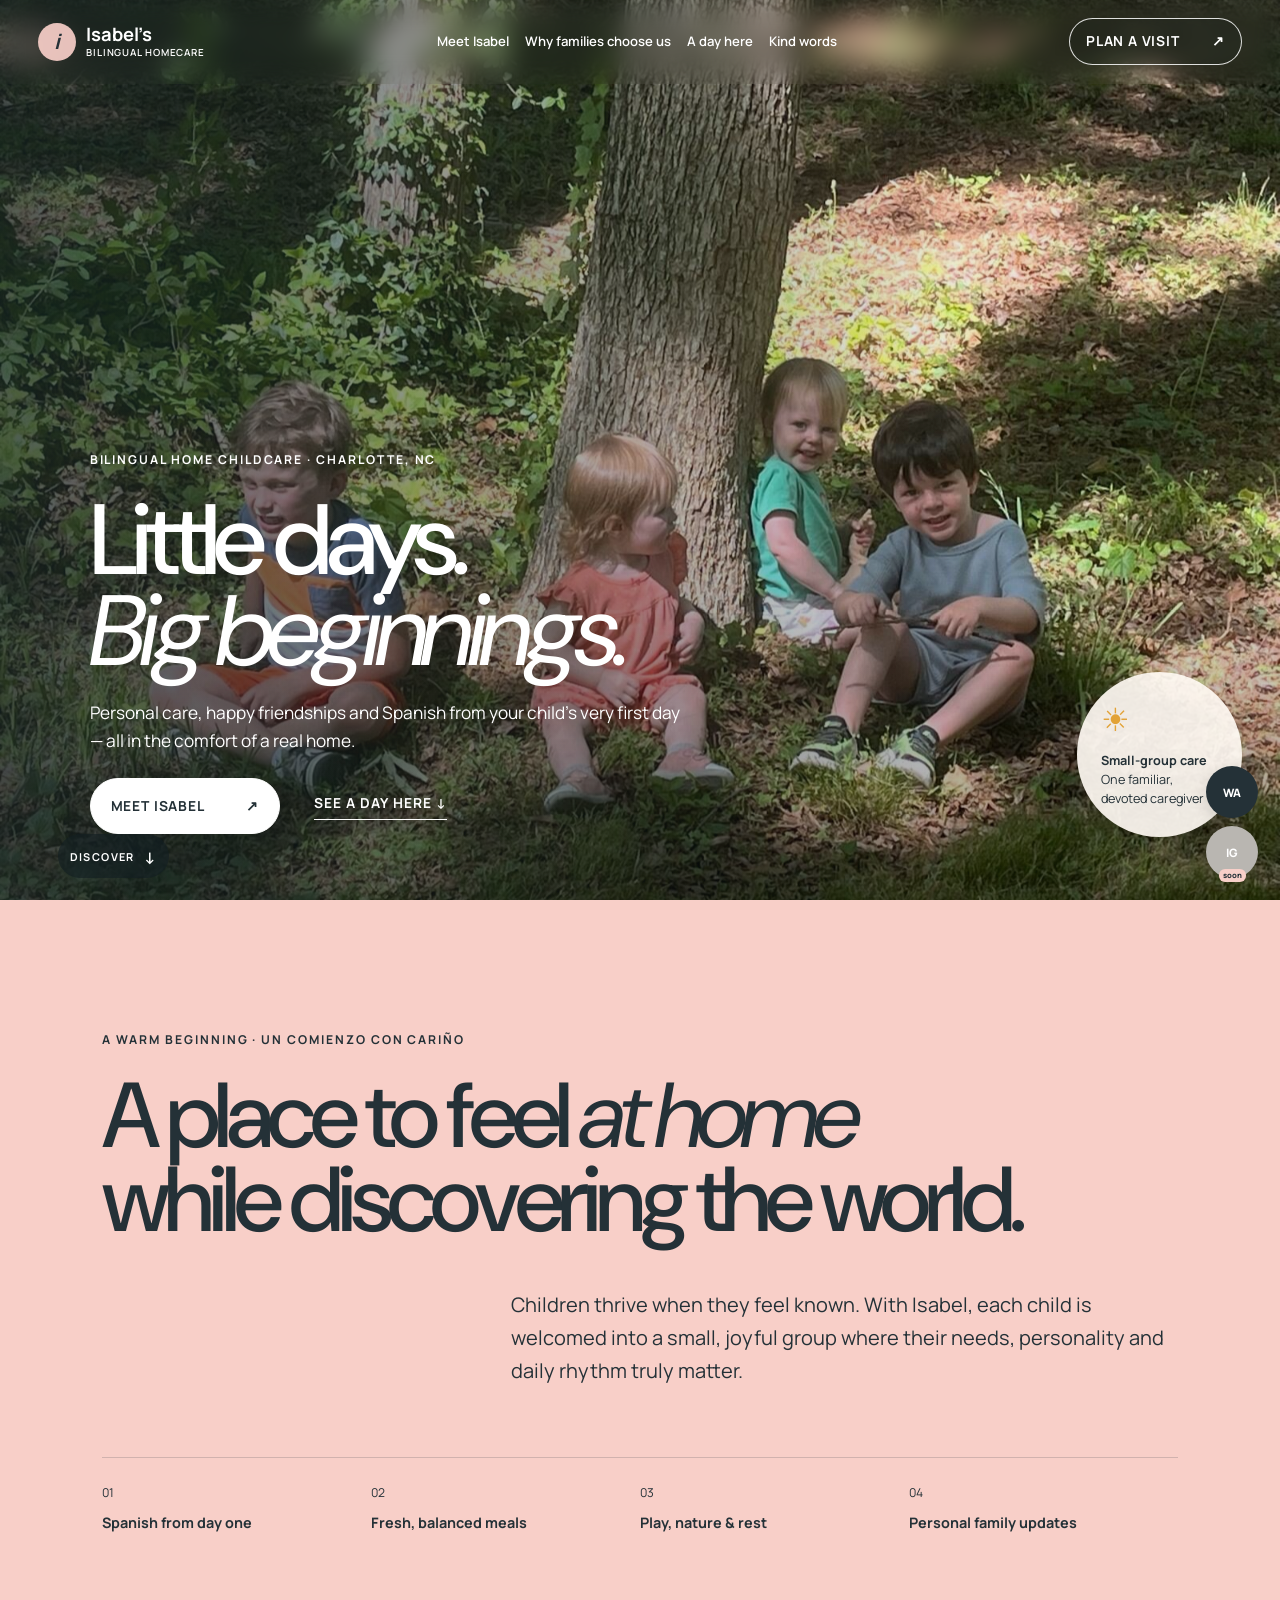
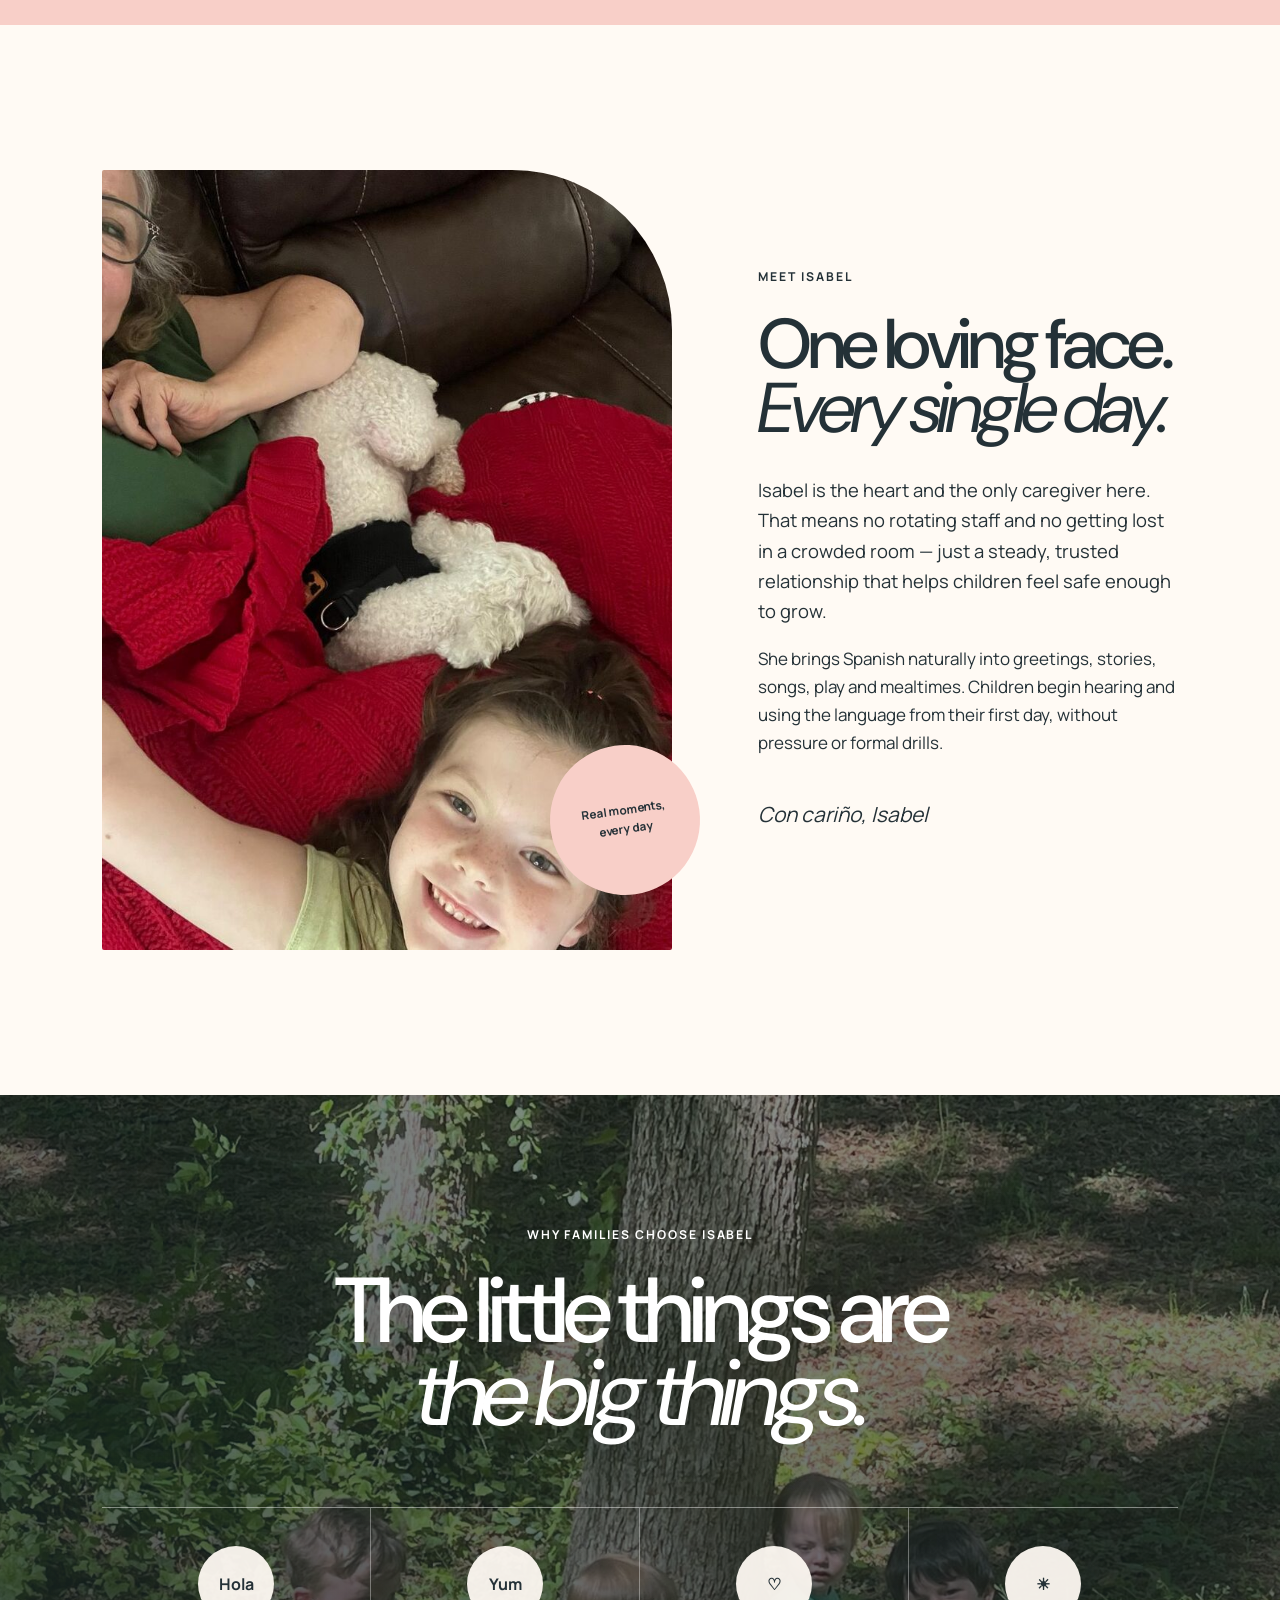
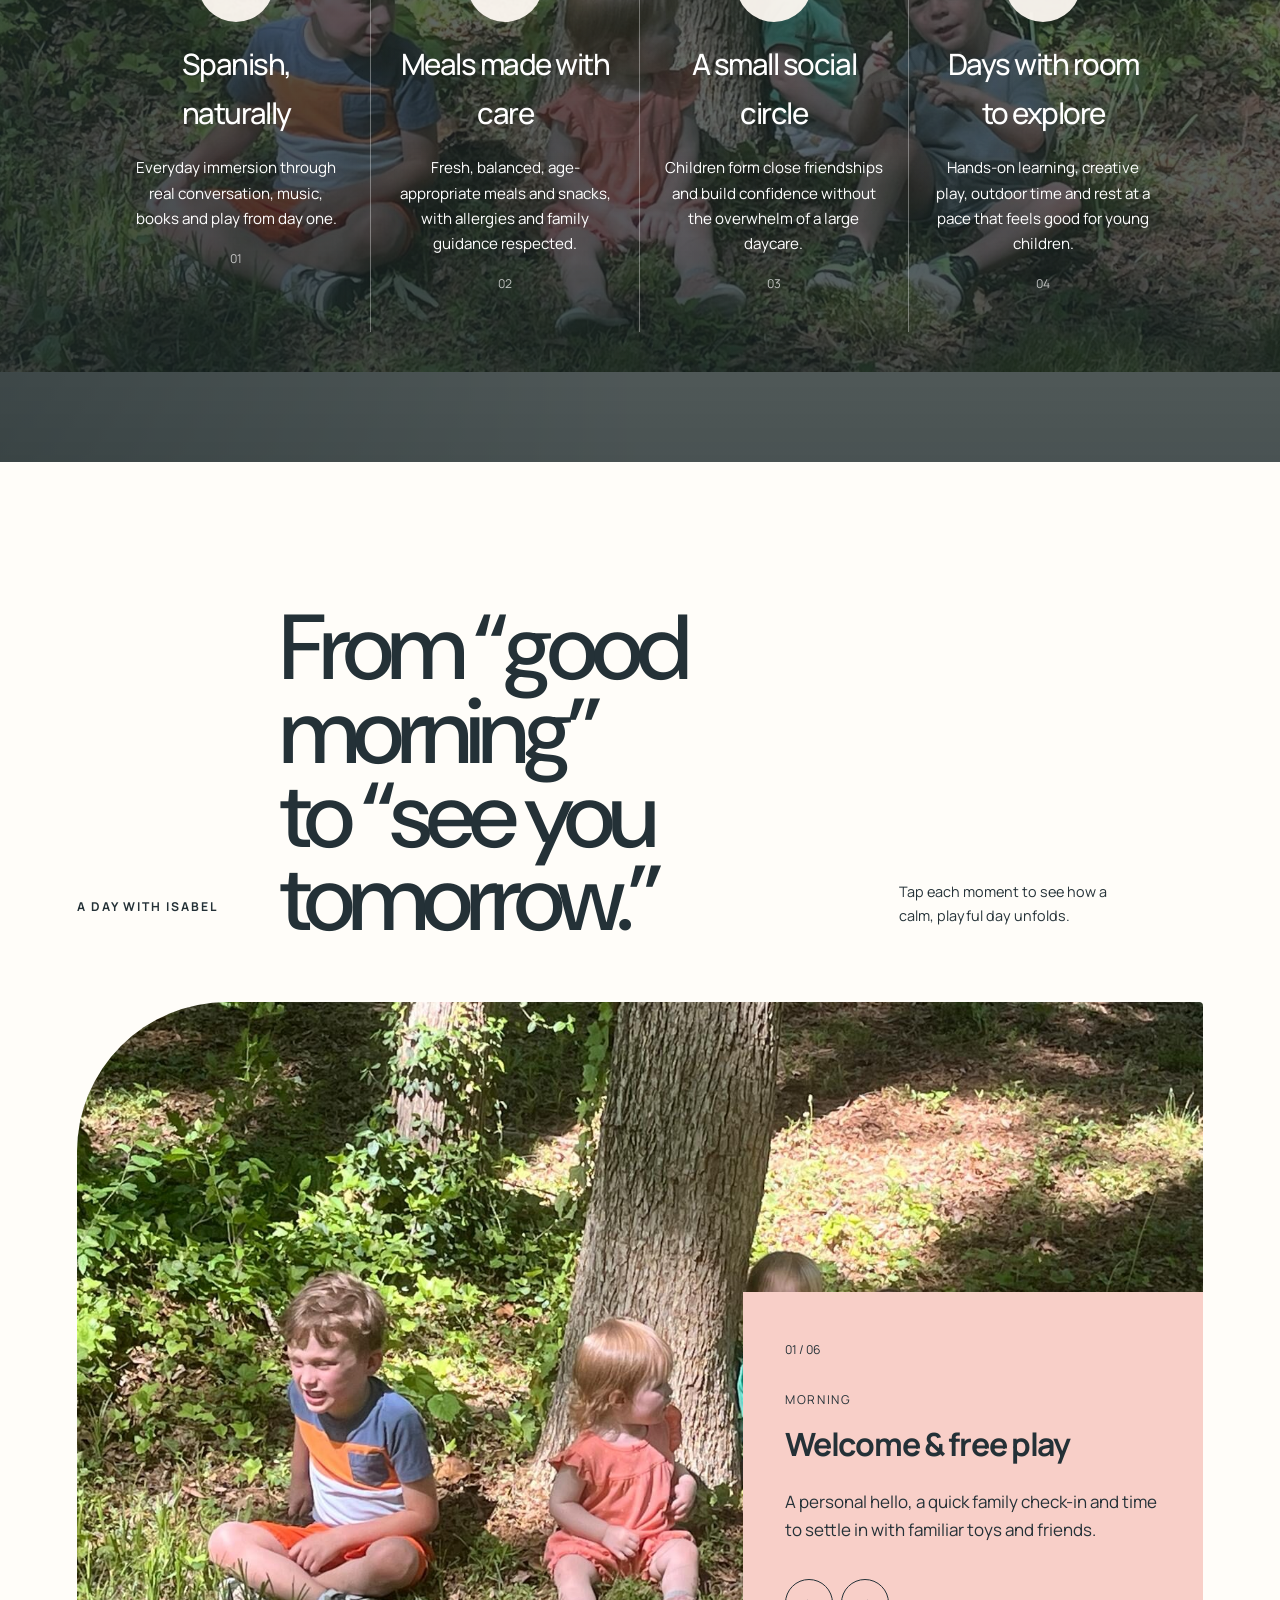
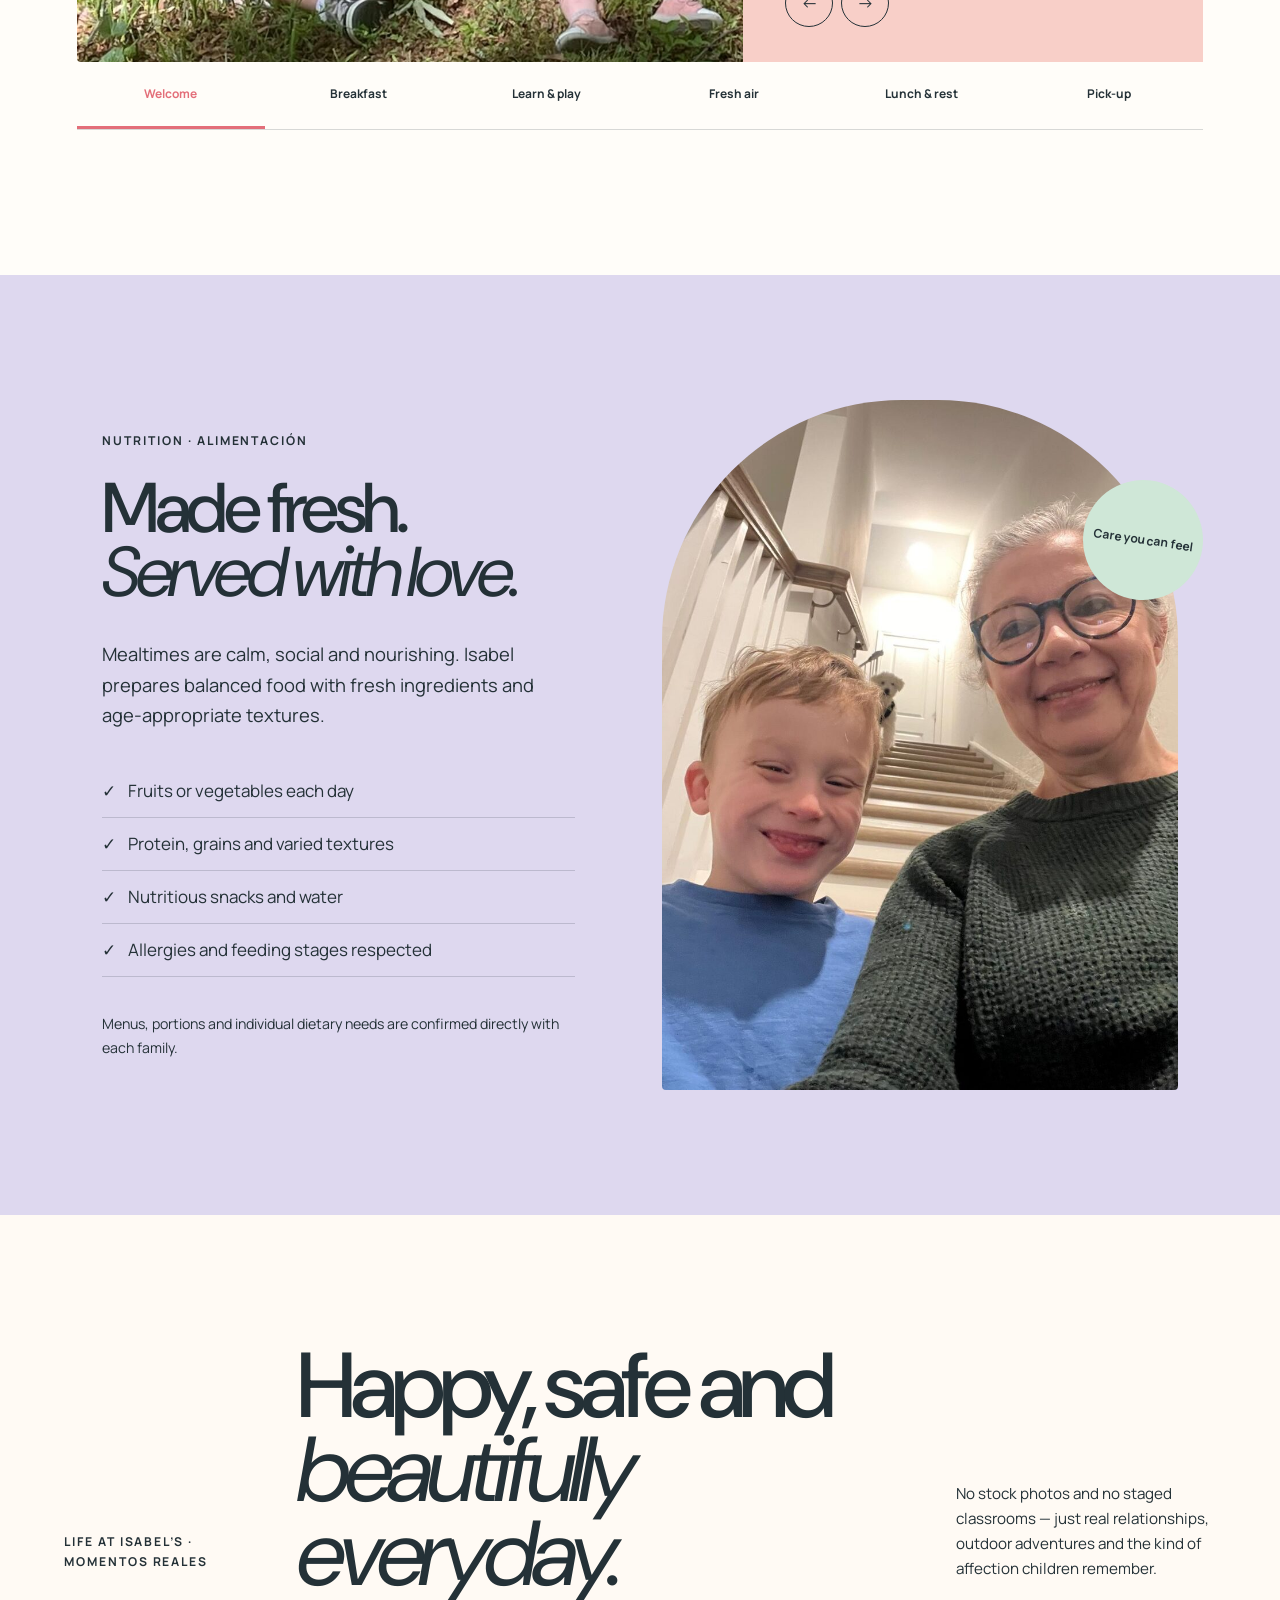
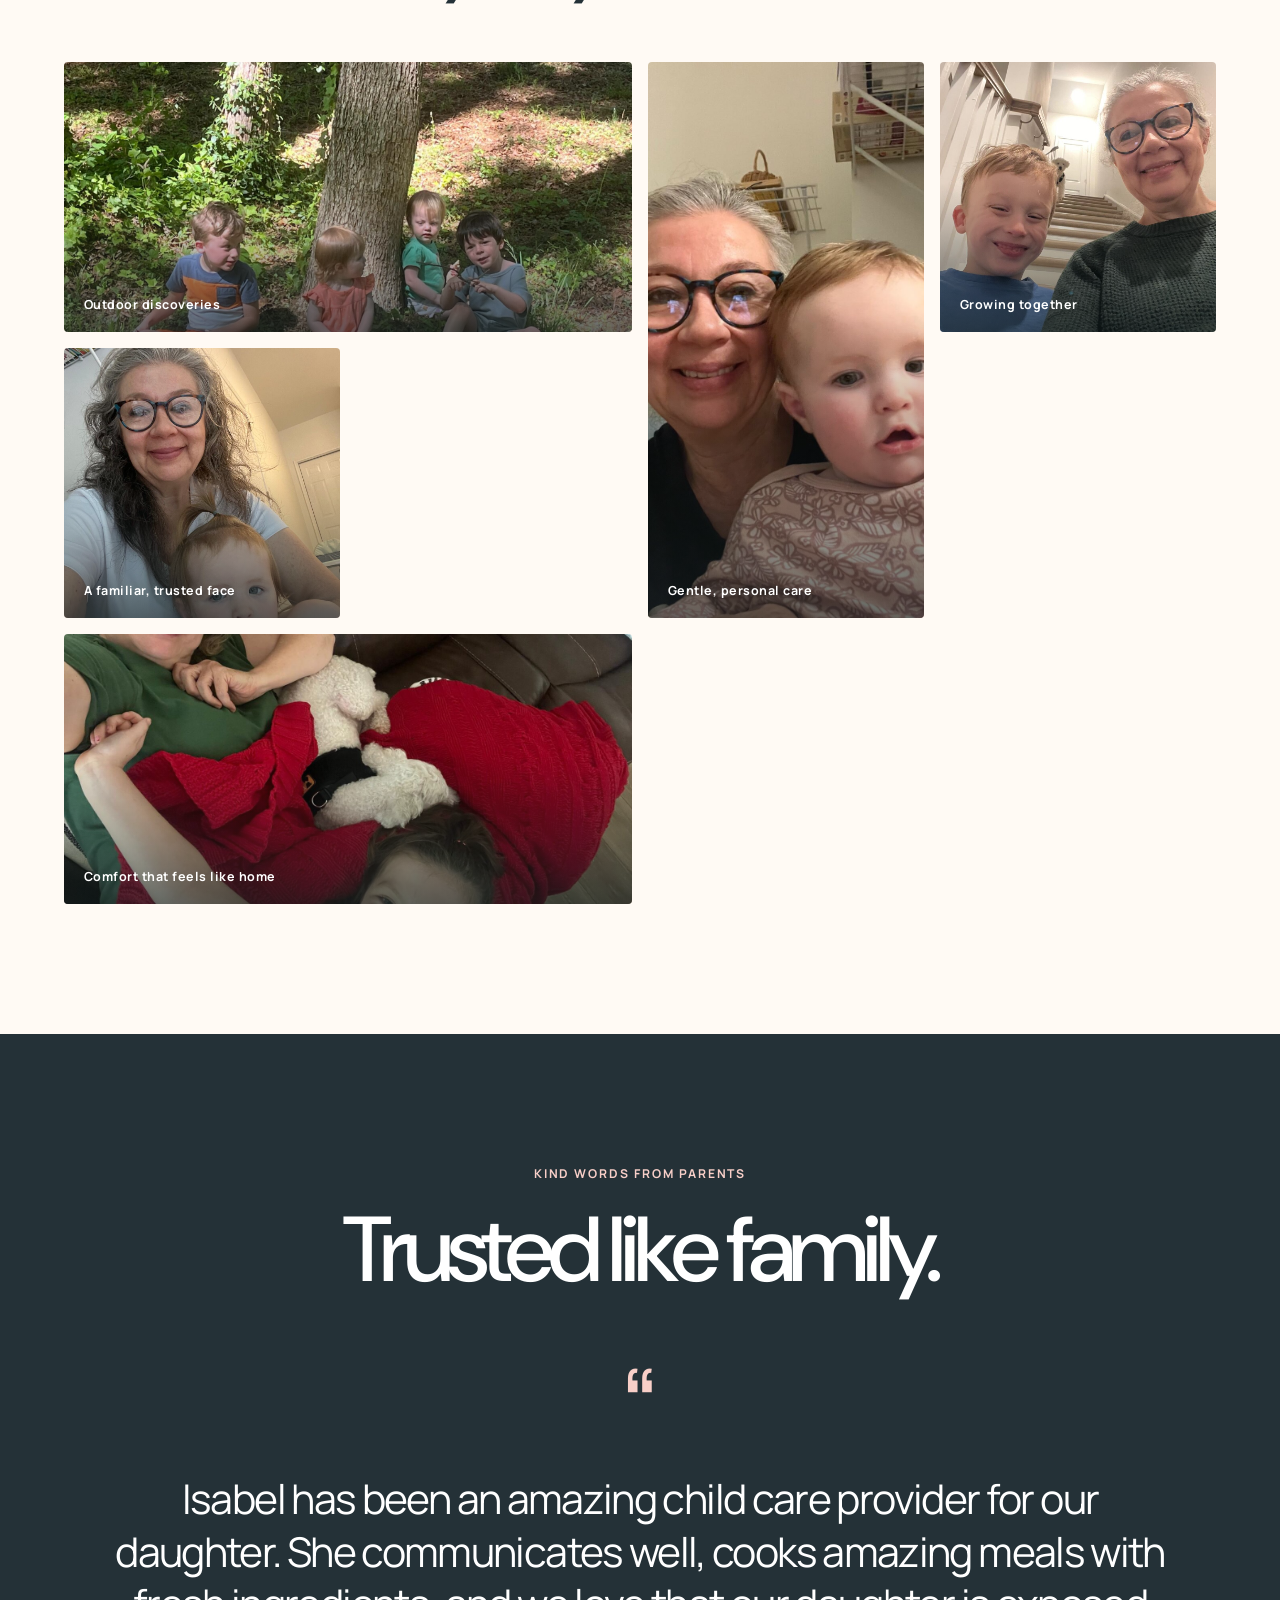
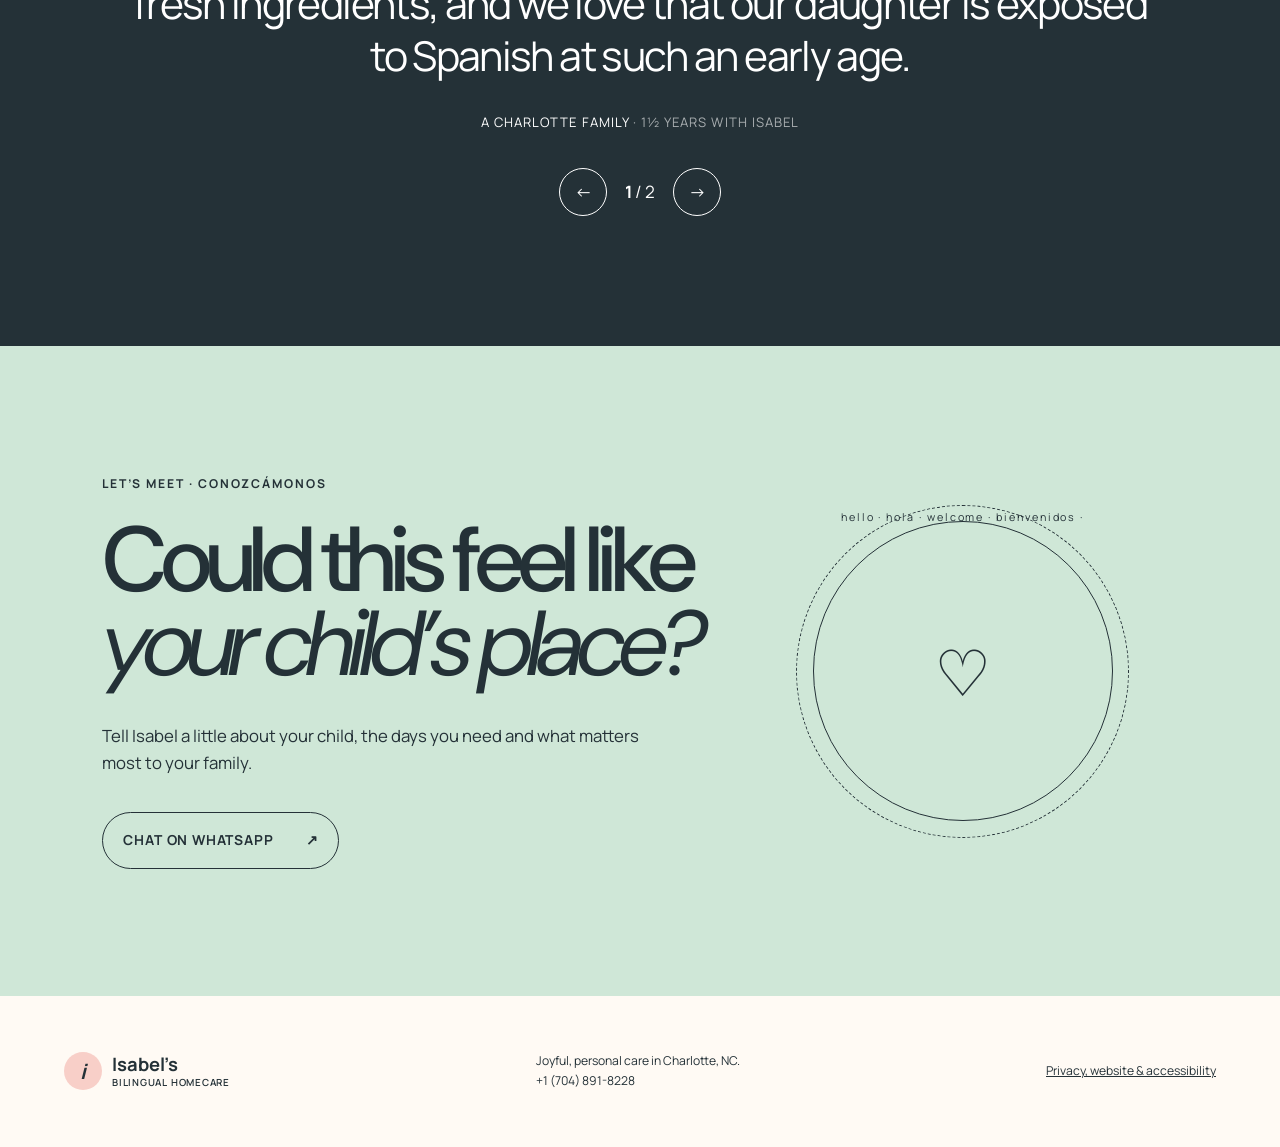
==== commit 76f501f5: "Add transparent hero navigation and parallax photo section" ====
--- a/index.html
+++ b/index.html
@@ -138,7 +138,7 @@
         </div>
       </section>
 
-      <section class="care pastel-sky" id="care">
+      <section class="care parallax-section" id="care">
         <div class="section-heading reveal">
           <p class="eyebrow">Why families choose Isabel</p>
           <h2 class="display">
--- a/styles.css
+++ b/styles.css
@@ -1199,3 +1199,180 @@
     display: none;
   }
 }
+
+/* Transparent hero navigation that becomes solid after the hero */
+.site-header {
+  color: white;
+  background: transparent;
+  border-color: transparent;
+  box-shadow: none;
+  transition:
+    height 0.38s ease,
+    color 0.38s ease,
+    background-color 0.38s ease,
+    border-color 0.38s ease,
+    box-shadow 0.38s ease,
+    backdrop-filter 0.38s ease;
+}
+.site-header .brand-mark {
+  color: var(--ink);
+  background: rgba(248, 207, 200, 0.92);
+}
+.site-header > .button {
+  color: white;
+  border-color: rgba(255, 255, 255, 0.85);
+  background: rgba(20, 32, 34, 0.12);
+}
+.site-header > .button:hover {
+  color: var(--ink);
+  border-color: white;
+  background: white;
+}
+.site-header .menu-button {
+  color: white;
+}
+.site-header.scrolled {
+  color: var(--ink);
+  background: rgba(255, 250, 244, 0.94);
+  border-color: var(--line);
+  box-shadow: 0 8px 28px rgba(36, 49, 55, 0.08);
+  backdrop-filter: blur(14px);
+}
+.site-header.scrolled > .button {
+  color: var(--ink);
+  border-color: var(--ink);
+  background: transparent;
+}
+.site-header.scrolled > .button:hover {
+  color: white;
+  background: var(--ink);
+}
+.site-header.scrolled .menu-button {
+  color: var(--ink);
+}
+
+/* Aruba-inspired moving image section */
+.care.parallax-section {
+  position: relative;
+  isolation: isolate;
+  min-height: 880px;
+  color: white;
+  background-image: url("assets/nature-circle.jpg");
+  background-repeat: no-repeat;
+  background-position: center calc(50% + var(--parallax-y, 0px));
+  background-size: cover;
+  transition: background-position 0.08s linear;
+}
+.care.parallax-section::before {
+  content: "";
+  position: absolute;
+  z-index: -1;
+  inset: 0;
+  background:
+    linear-gradient(180deg, rgba(22, 35, 37, 0.5), rgba(22, 35, 37, 0.78)),
+    linear-gradient(90deg, rgba(22, 35, 37, 0.3), transparent 50%);
+}
+.care.parallax-section .section-heading {
+  max-width: 980px;
+  margin-inline: auto;
+  text-align: center;
+}
+.care.parallax-section .eyebrow,
+.care.parallax-section .display,
+.care.parallax-section .feature h3 {
+  color: white;
+}
+.care.parallax-section .feature-list {
+  display: grid;
+  grid-template-columns: repeat(4, 1fr);
+  border-top-color: rgba(255, 255, 255, 0.44);
+}
+.care.parallax-section .feature {
+  display: flex;
+  min-width: 0;
+  padding: 38px 24px;
+  flex-direction: column;
+  gap: 18px;
+  text-align: center;
+  border-right: 1px solid rgba(255, 255, 255, 0.35);
+  border-bottom: 0;
+}
+.care.parallax-section .feature:last-child {
+  border-right: 0;
+}
+.care.parallax-section .feature:hover {
+  padding-left: 24px;
+  background: rgba(255, 255, 255, 0.1);
+}
+.care.parallax-section .feature > span {
+  order: 3;
+  opacity: 0.7;
+}
+.care.parallax-section .feature > div {
+  display: contents;
+}
+.care.parallax-section .feature h3 {
+  order: 1;
+  min-height: 2.2em;
+  font-size: clamp(1.55rem, 2.3vw, 2.6rem);
+}
+.care.parallax-section .feature p {
+  order: 2;
+  max-width: 290px;
+  margin-inline: auto;
+  color: white;
+  font-size: 0.95rem;
+}
+.care.parallax-section .feature > b {
+  order: 0;
+  width: 76px;
+  height: 76px;
+  margin-inline: auto;
+  color: var(--ink);
+  background: rgba(255, 250, 244, 0.94);
+}
+
+@media (max-width: 1050px) {
+  .care.parallax-section {
+    min-height: 980px;
+  }
+  .care.parallax-section .feature-list {
+    grid-template-columns: repeat(2, 1fr);
+  }
+  .care.parallax-section .feature {
+    border-bottom: 1px solid rgba(255, 255, 255, 0.35);
+  }
+  .care.parallax-section .feature:nth-child(2n) {
+    border-right: 0;
+  }
+}
+@media (max-width: 720px) {
+  .site-header {
+    color: white;
+  }
+  .site-header.scrolled {
+    color: var(--ink);
+  }
+  .care.parallax-section {
+    min-height: 0;
+    background-position: center;
+  }
+  .care.parallax-section .feature-list {
+    grid-template-columns: 1fr;
+  }
+  .care.parallax-section .feature,
+  .care.parallax-section .feature:nth-child(2n) {
+    padding: 30px 10px;
+    border-right: 0;
+    border-bottom: 1px solid rgba(255, 255, 255, 0.35);
+  }
+  .care.parallax-section .feature:hover {
+    padding-left: 10px;
+  }
+}
+@media (prefers-reduced-motion: reduce) {
+  .care.parallax-section {
+    background-position: center;
+    transition: none;
+  }
+}
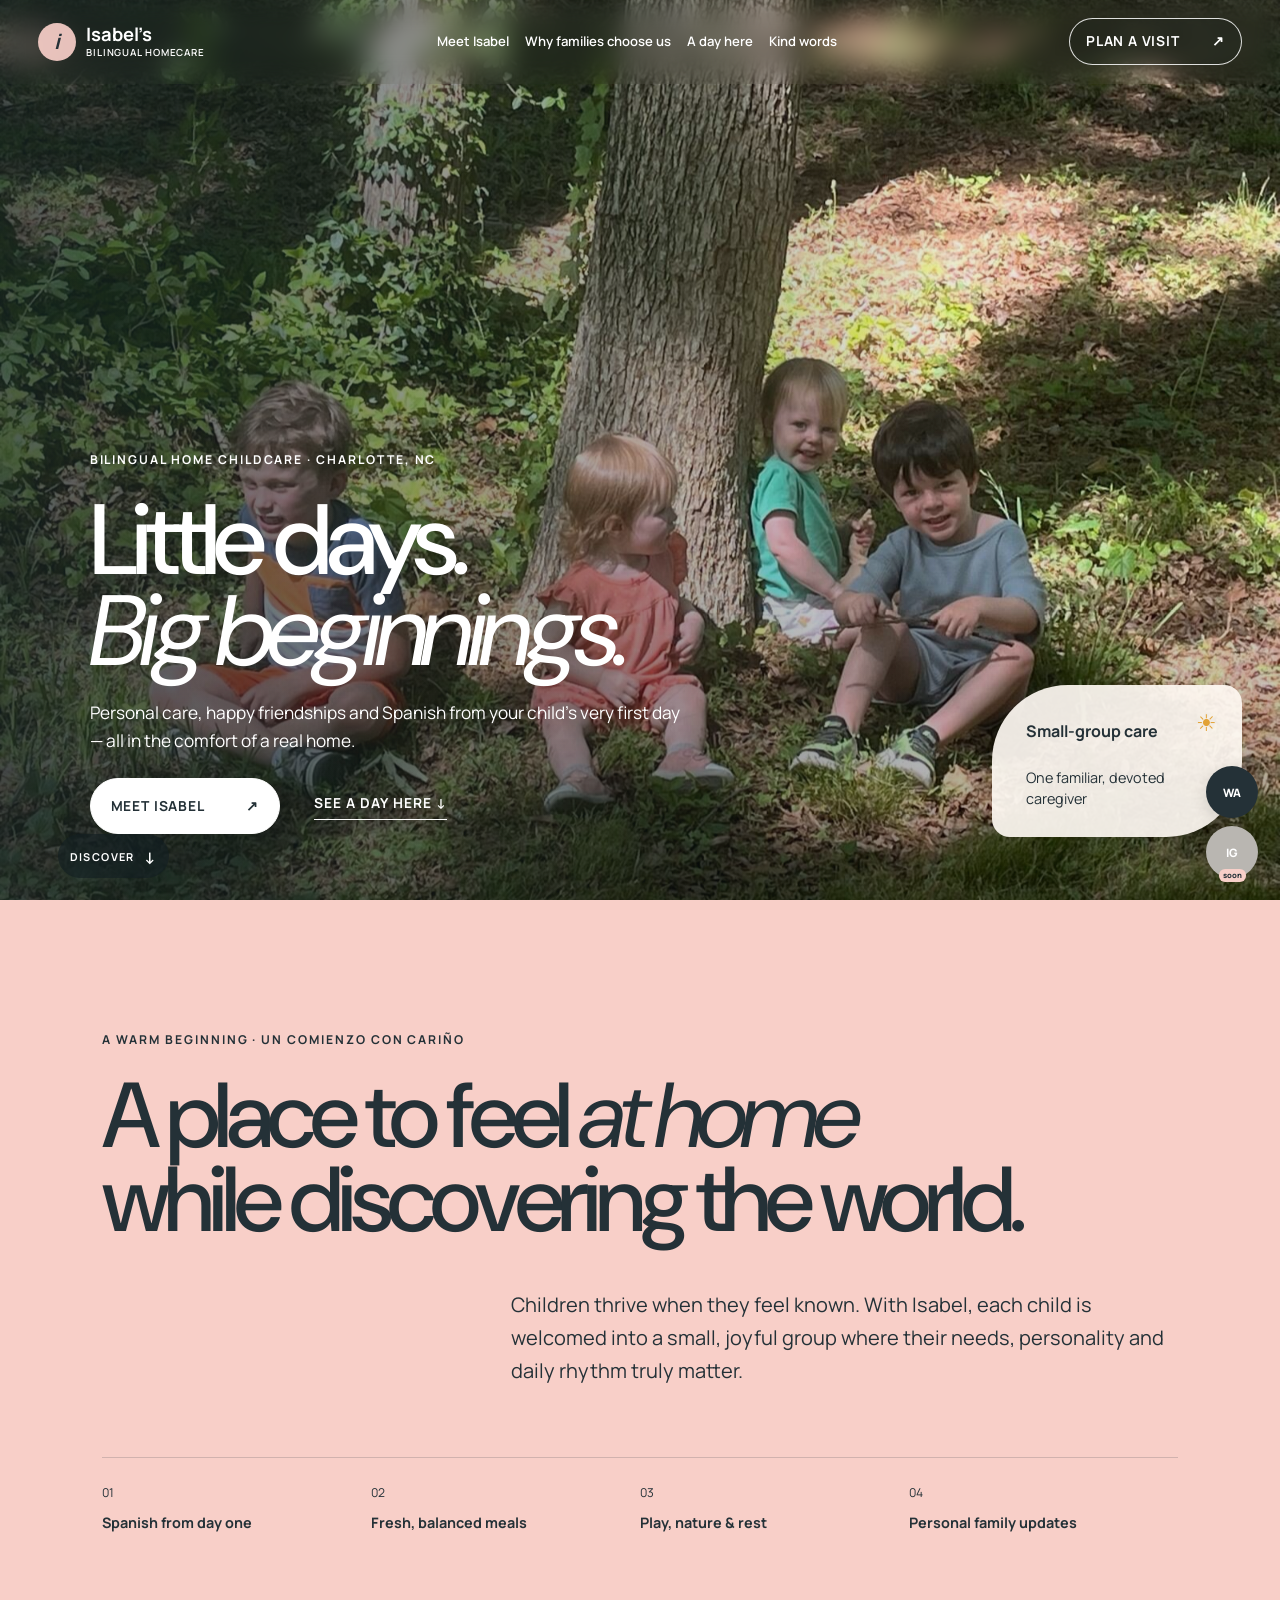
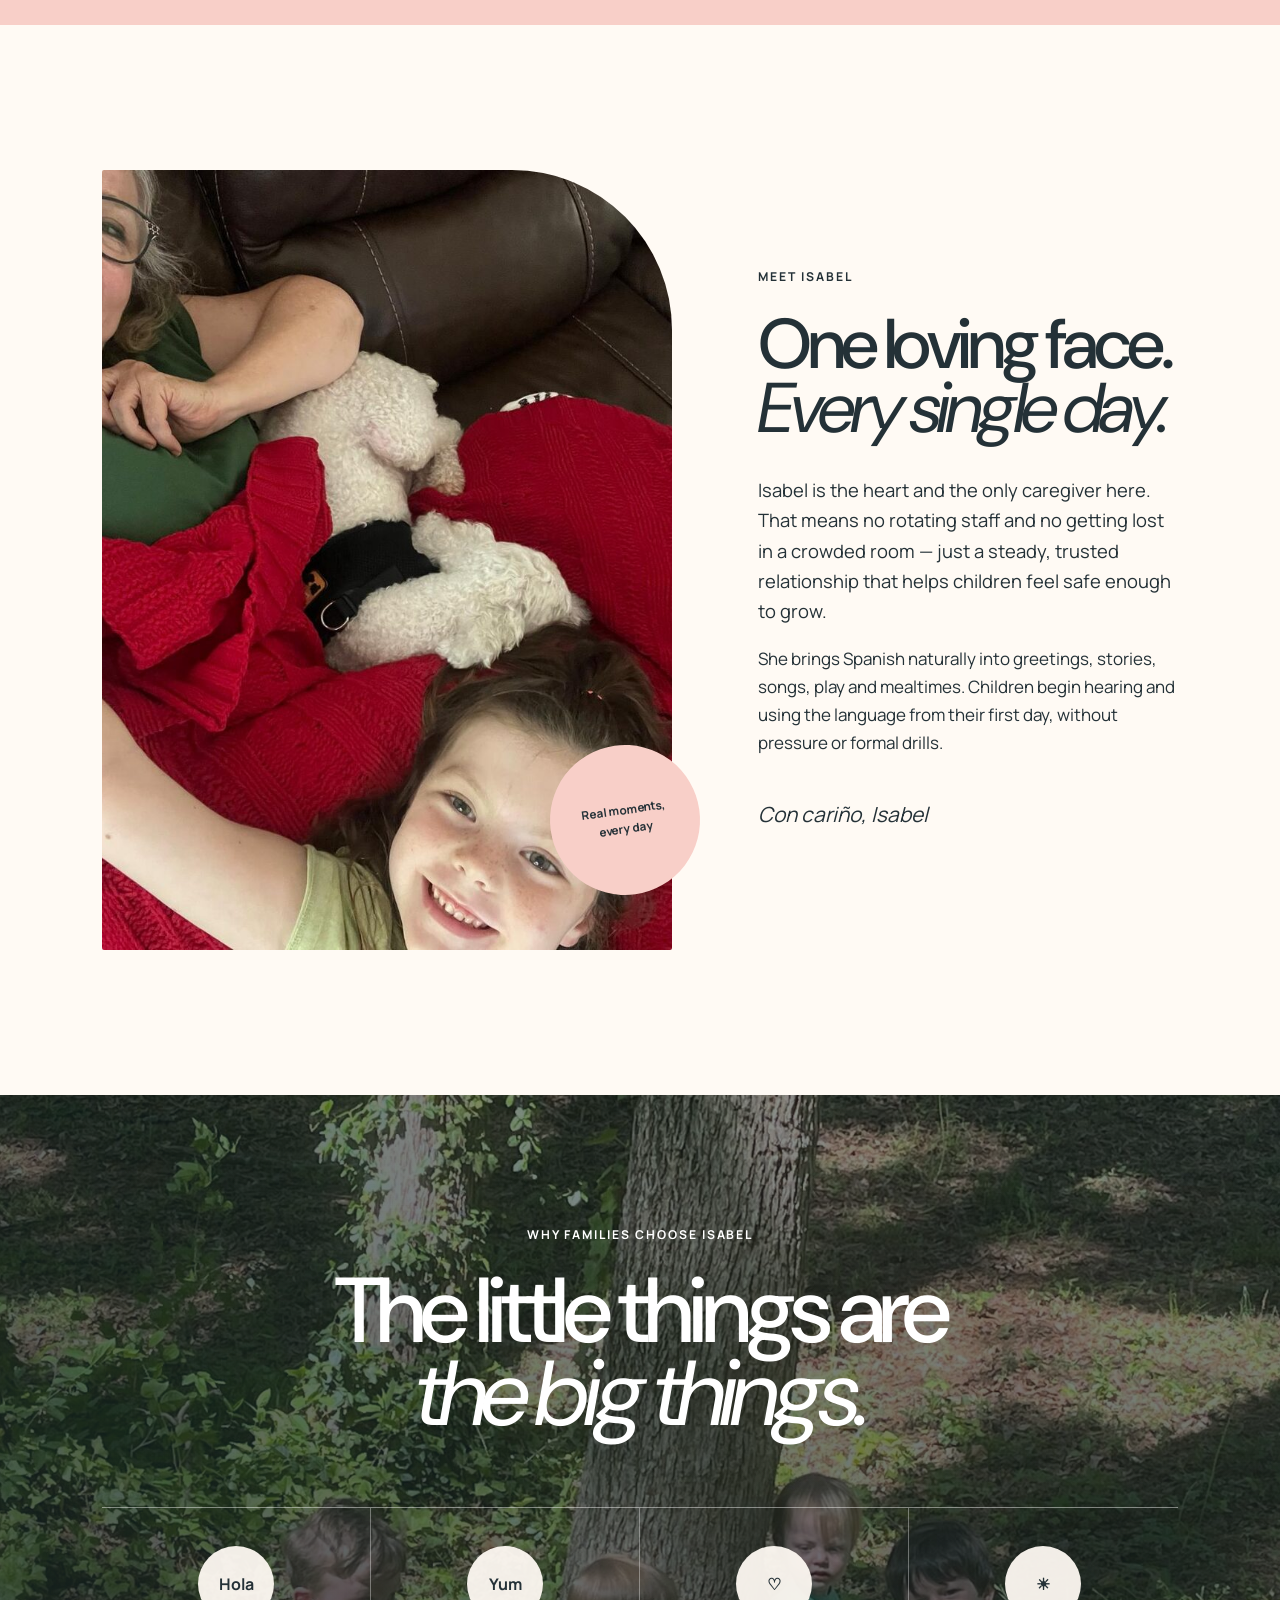
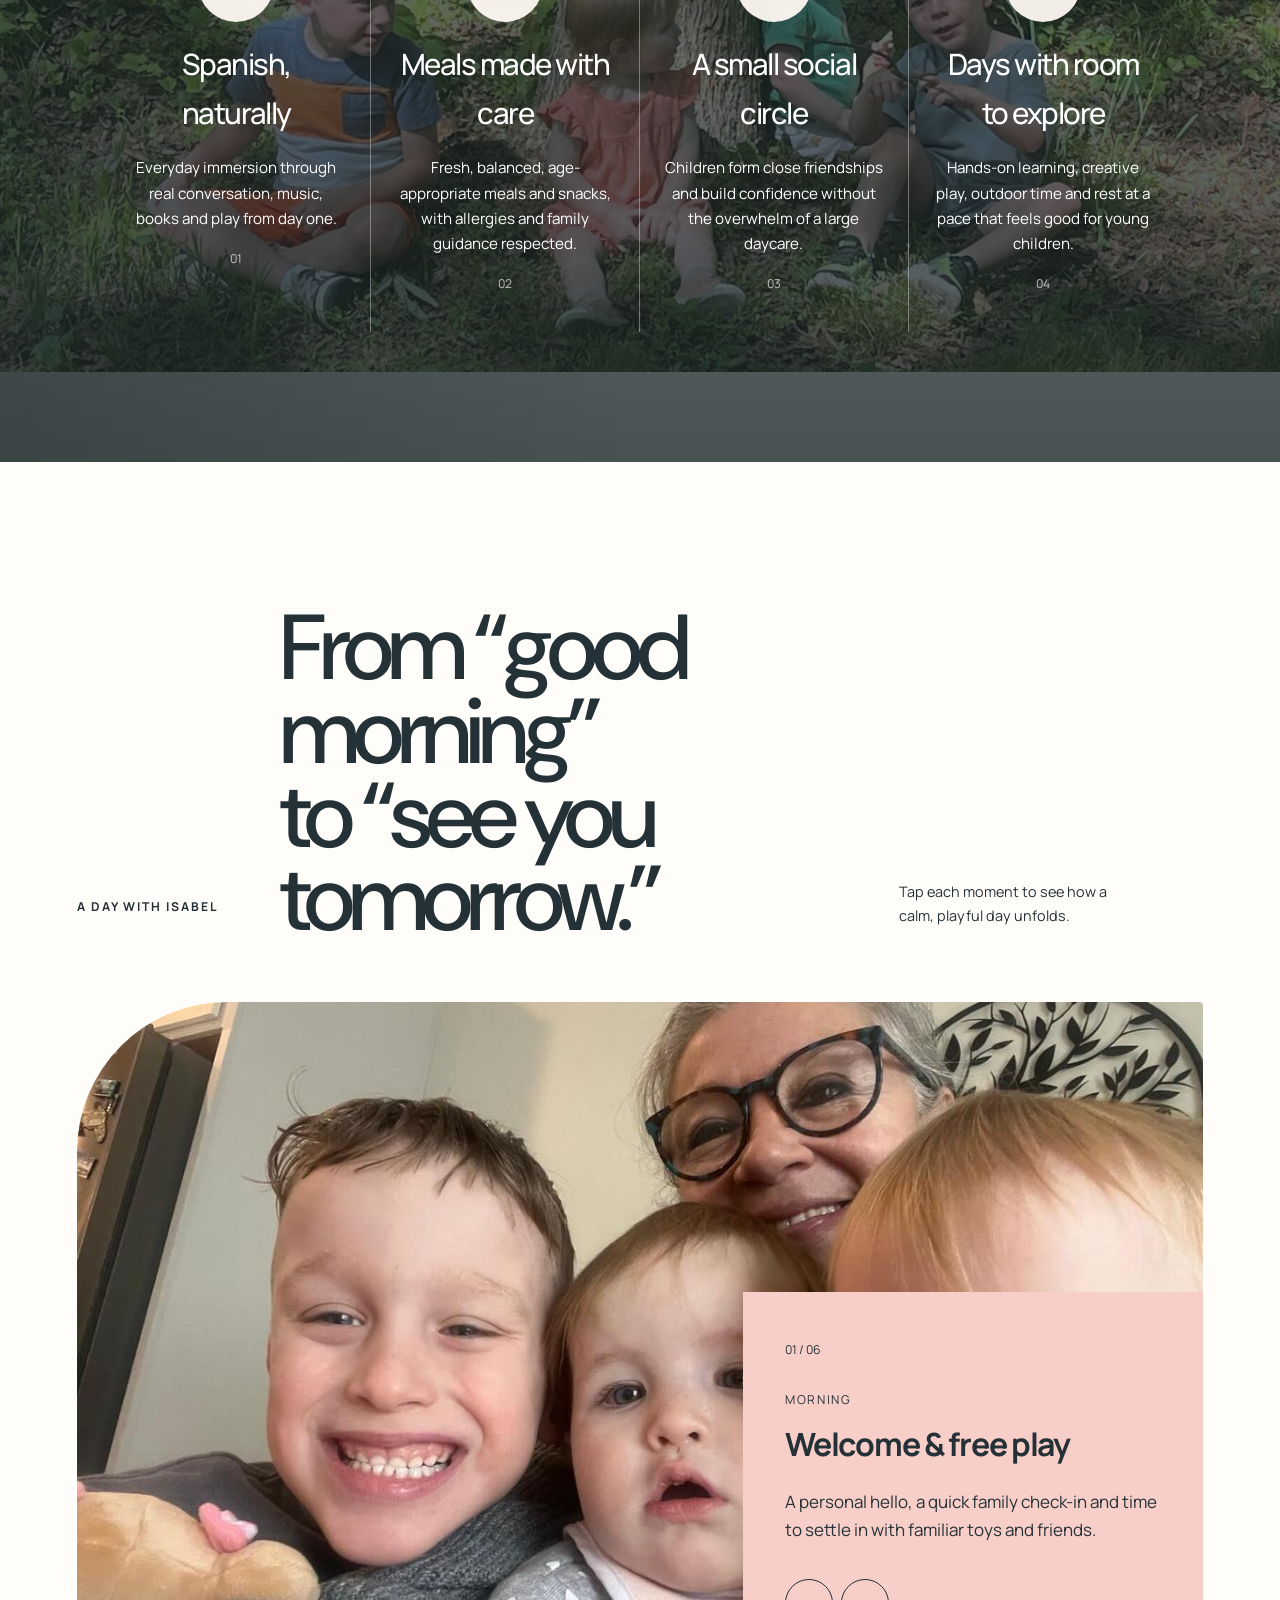
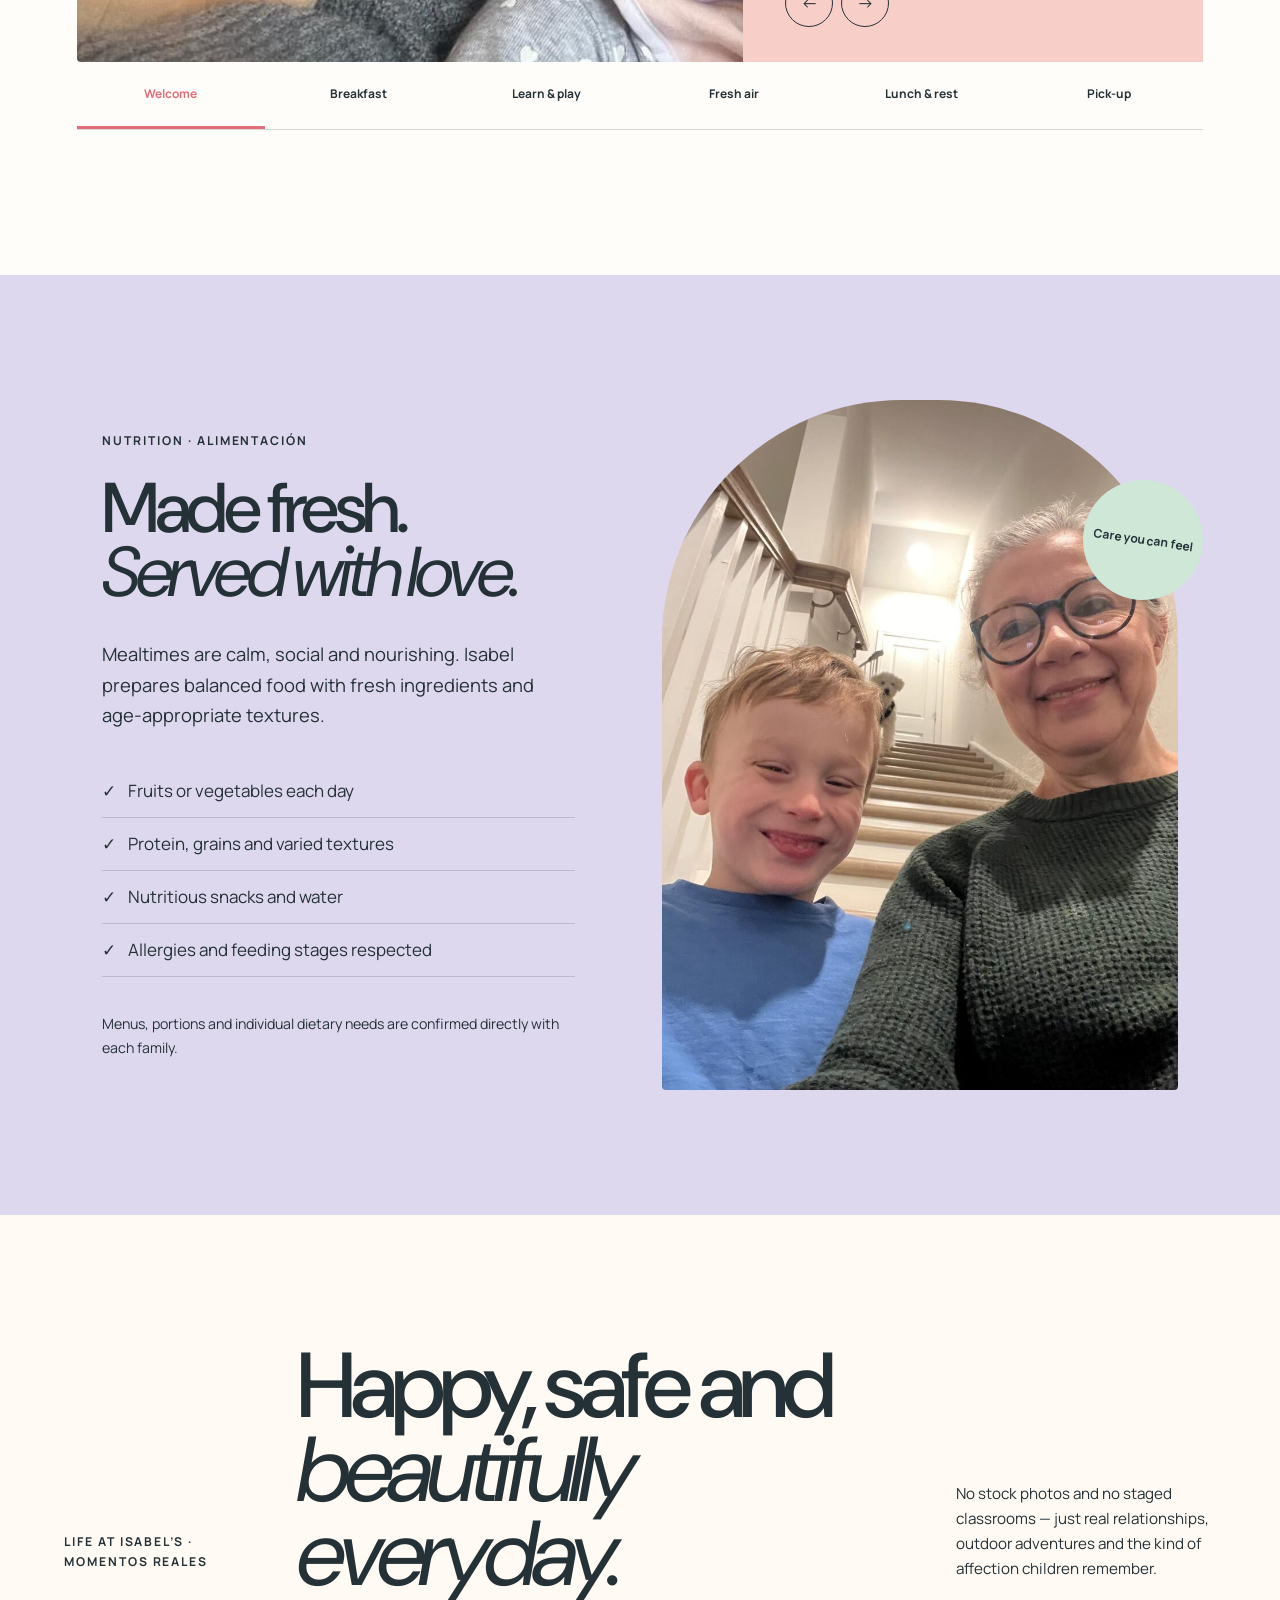
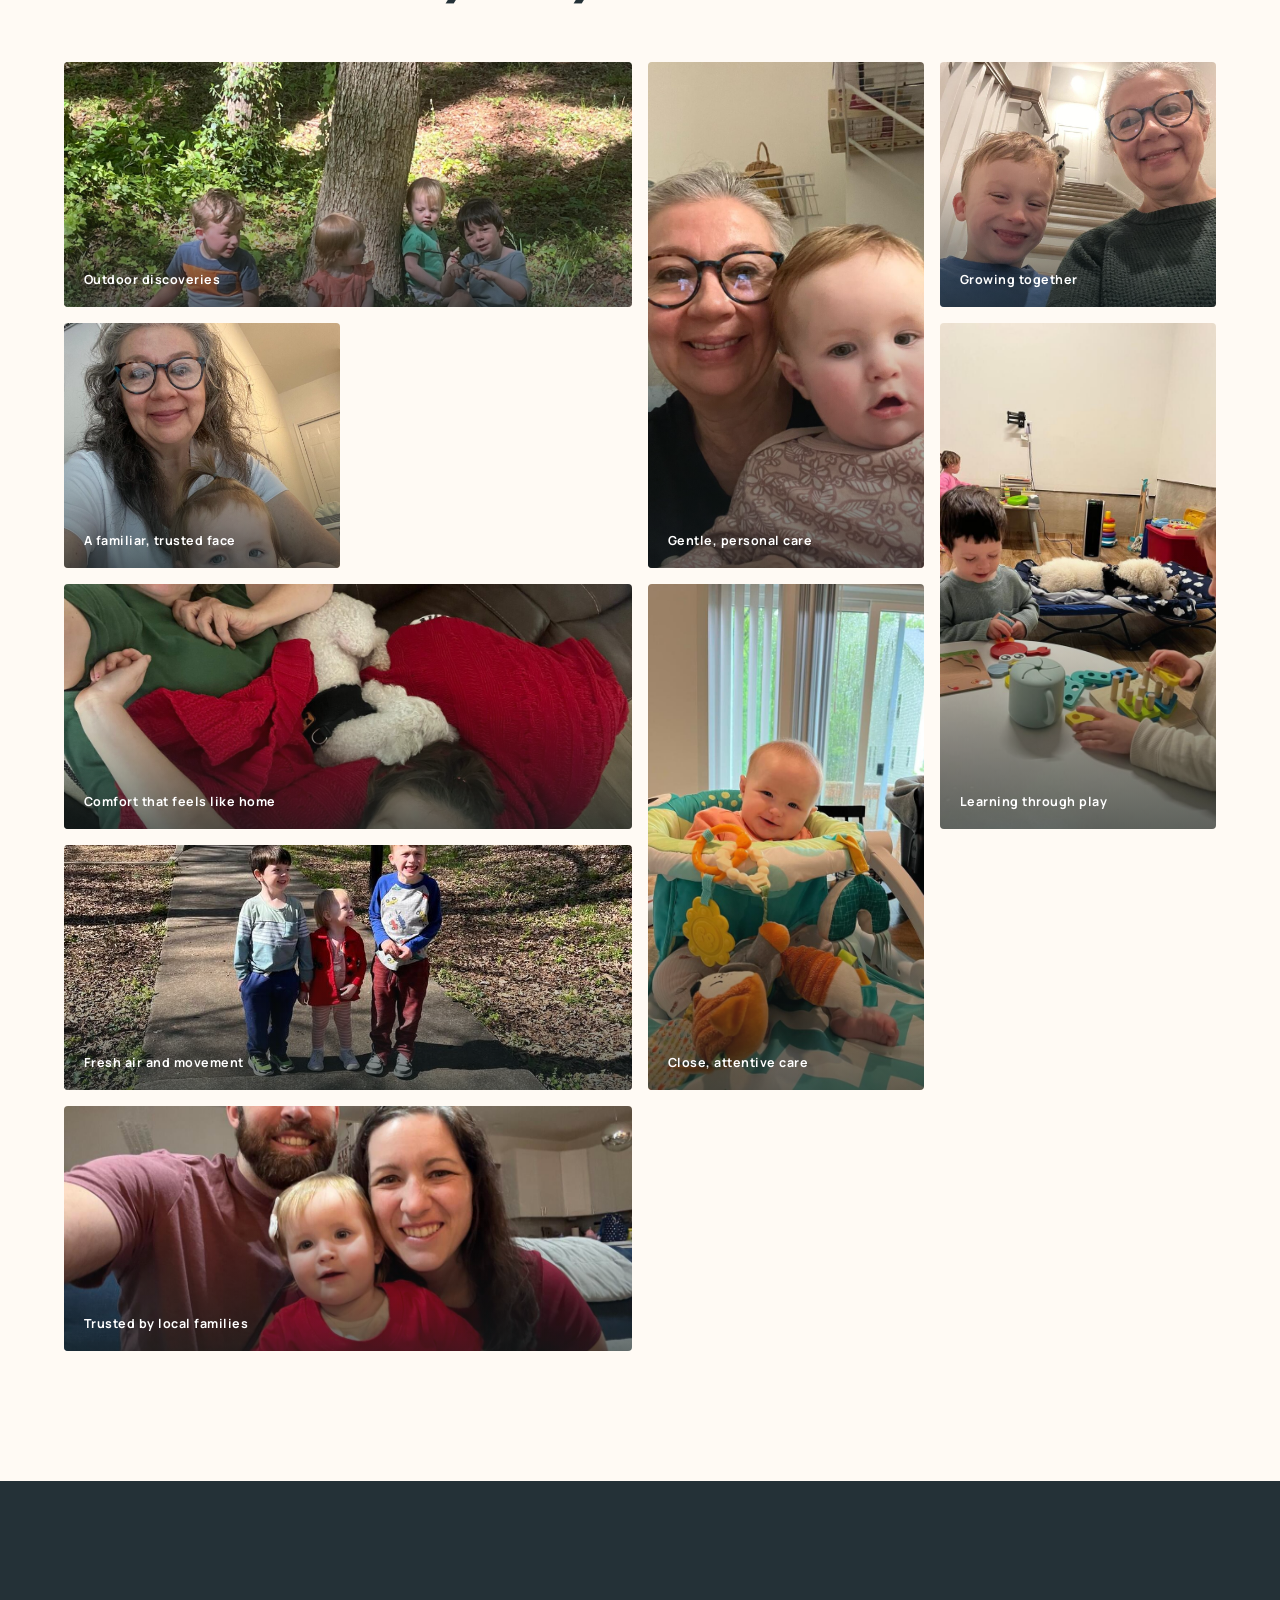
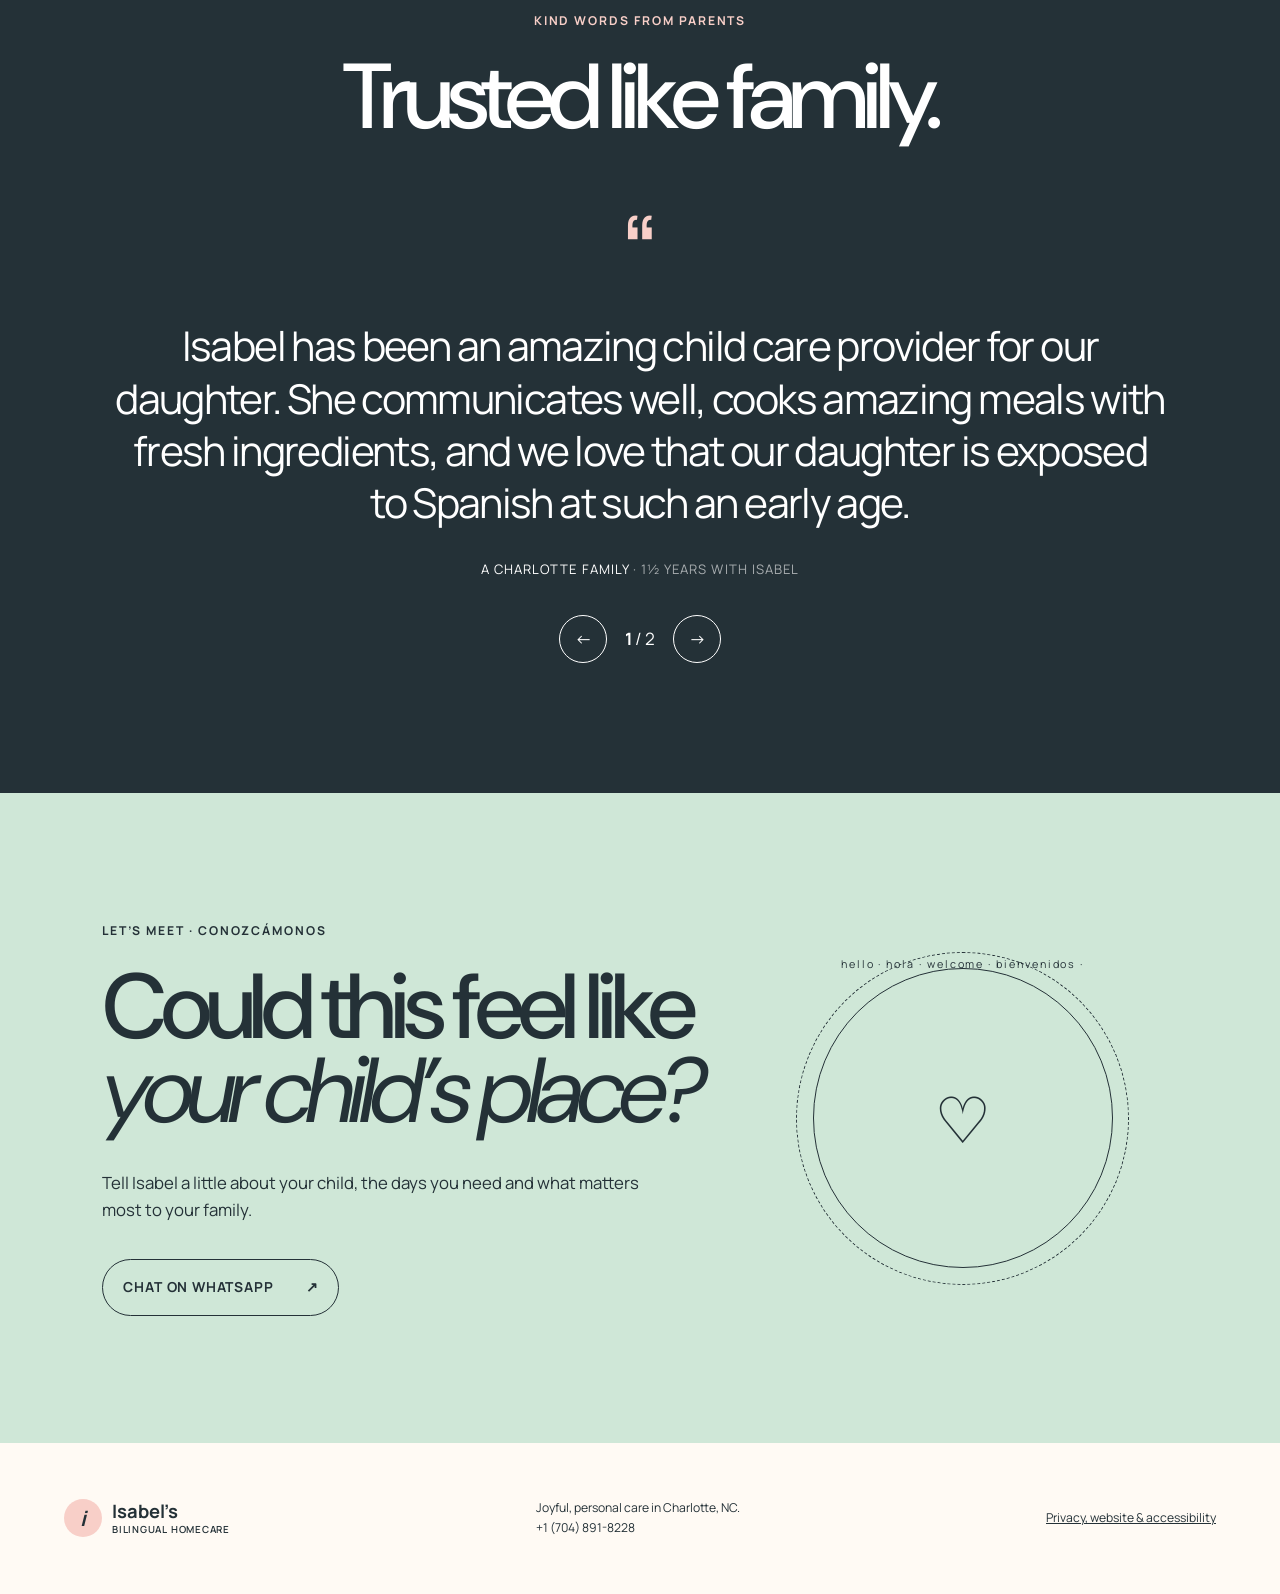
==== commit 24946ffe: "Improve callout, rotate daily photos, and complete gallery" ====
--- a/index.html
+++ b/index.html
@@ -203,8 +203,9 @@
         </div>
         <div class="day-stage reveal">
           <img
-            src="assets/forest-friends.jpg"
-            alt="Children exploring and spending time together outdoors"
+            class="day-image"
+            src="assets/happy-group.jpg"
+            alt="Children enjoying a happy morning together with Isabel"
           />
           <div class="day-card">
             <span class="day-count">01 / 06</span>
@@ -304,6 +305,34 @@
             />
             <figcaption>Comfort that feels like home</figcaption>
           </figure>
+          <figure class="moment reveal">
+            <img
+              src="assets/learning-play.jpg"
+              alt="Children learning together through hands-on play"
+            />
+            <figcaption>Learning through play</figcaption>
+          </figure>
+          <figure class="moment moment-wide reveal">
+            <img
+              src="assets/park-day.jpg"
+              alt="Children enjoying fresh air and movement at the park"
+            />
+            <figcaption>Fresh air and movement</figcaption>
+          </figure>
+          <figure class="moment reveal">
+            <img
+              src="assets/baby-care.jpg"
+              alt="Isabel sharing an outdoor moment with children"
+            />
+            <figcaption>Close, attentive care</figcaption>
+          </figure>
+          <figure class="moment moment-wide reveal">
+            <img
+              src="assets/review-family.jpg"
+              alt="A family who shared their experience with Isabel"
+            />
+            <figcaption>Trusted by local families</figcaption>
+          </figure>
         </div>
       </section>
 
--- a/styles.css
+++ b/styles.css
@@ -1376,3 +1376,103 @@
     transition: none;
   }
 }
+
+/* Readable hero callout */
+.hero-note {
+  width: 250px;
+  height: 152px;
+  right: 3vw;
+  bottom: 7vh;
+  padding: 28px 34px;
+  border-radius: 76px 18px 76px 18px;
+  transform: rotate(2deg);
+}
+.hero-note .sun {
+  position: absolute;
+  top: 18px;
+  right: 25px;
+  font-size: 1.45rem;
+}
+.hero-note p {
+  margin: 8px 0 0;
+  font-size: 0.9rem;
+  line-height: 1.45;
+}
+.hero-note strong {
+  display: block;
+  margin-bottom: 4px;
+  font-size: 1rem;
+}
+
+/* Every daily moment has its own photo */
+.day-image {
+  opacity: 1;
+  transform: scale(1);
+  transition:
+    opacity 0.36s ease,
+    transform 0.5s ease;
+}
+.day-image.changing {
+  opacity: 0.18;
+  transform: scale(1.018);
+}
+
+/* Dense gallery avoids empty desktop gaps */
+.moments-grid {
+  grid-auto-flow: dense;
+  grid-auto-rows: 245px;
+}
+.moments-grid .moment:nth-child(6),
+.moments-grid .moment:nth-child(8) {
+  grid-row: span 2;
+}
+.moments-grid .moment:nth-child(9) {
+  grid-column: span 2;
+}
+
+@media (max-height: 850px) and (min-width: 721px) {
+  .hero-note {
+    width: 228px;
+    height: 132px;
+    bottom: 6vh;
+    padding: 21px 30px;
+  }
+  .hero-note .sun {
+    top: 12px;
+    right: 21px;
+    font-size: 1.2rem;
+  }
+  .hero-note p {
+    font-size: 0.82rem;
+  }
+  .hero-note strong {
+    font-size: 0.92rem;
+  }
+}
+@media (max-width: 720px) {
+  .hero-note {
+    width: 190px;
+    height: 108px;
+    right: 14px;
+    bottom: 18px;
+    padding: 18px 25px;
+    border-radius: 54px 14px 54px 14px;
+  }
+  .hero-note p {
+    font-size: 0.72rem;
+  }
+  .hero-note strong {
+    font-size: 0.8rem;
+  }
+  .moments-grid .moment:nth-child(6),
+  .moments-grid .moment:nth-child(8),
+  .moments-grid .moment:nth-child(9) {
+    grid-column: auto;
+    grid-row: auto;
+  }
+}
+@media (prefers-reduced-motion: reduce) {
+  .day-image {
+    transition: none;
+  }
+}
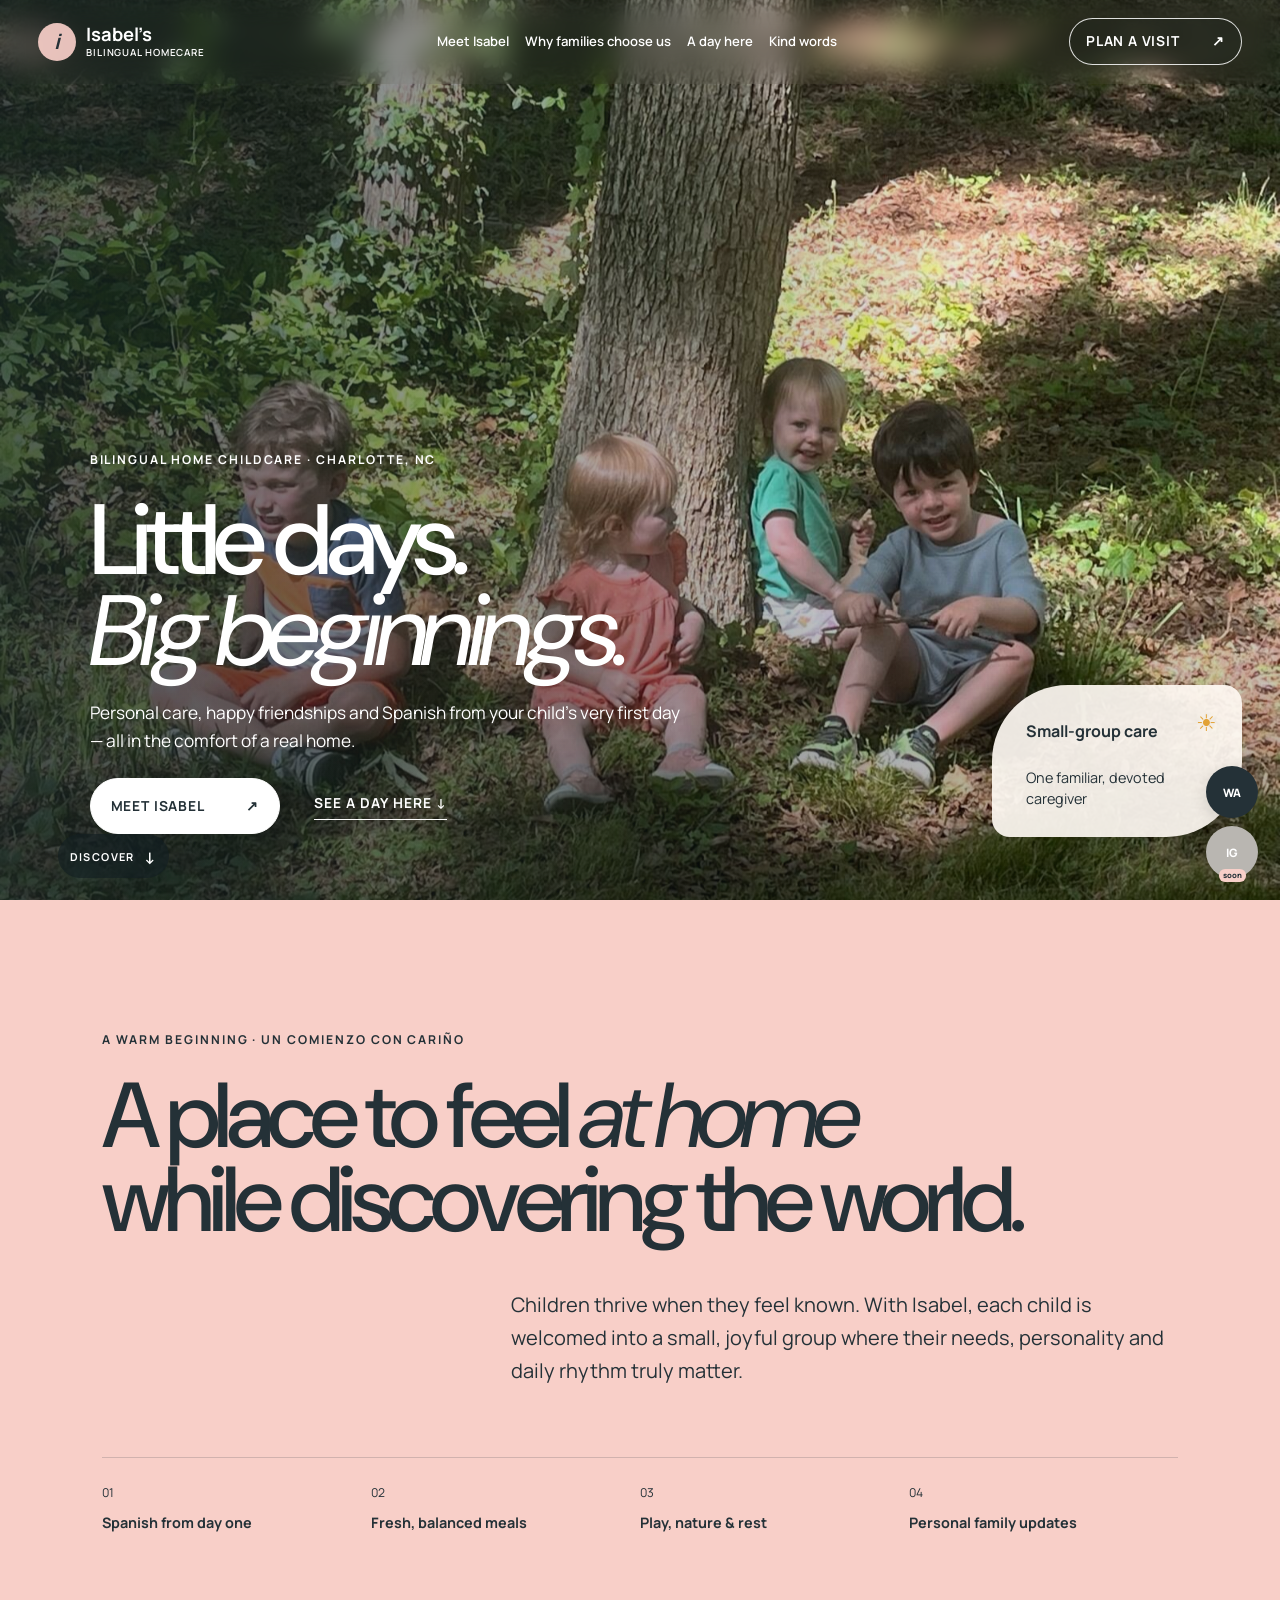
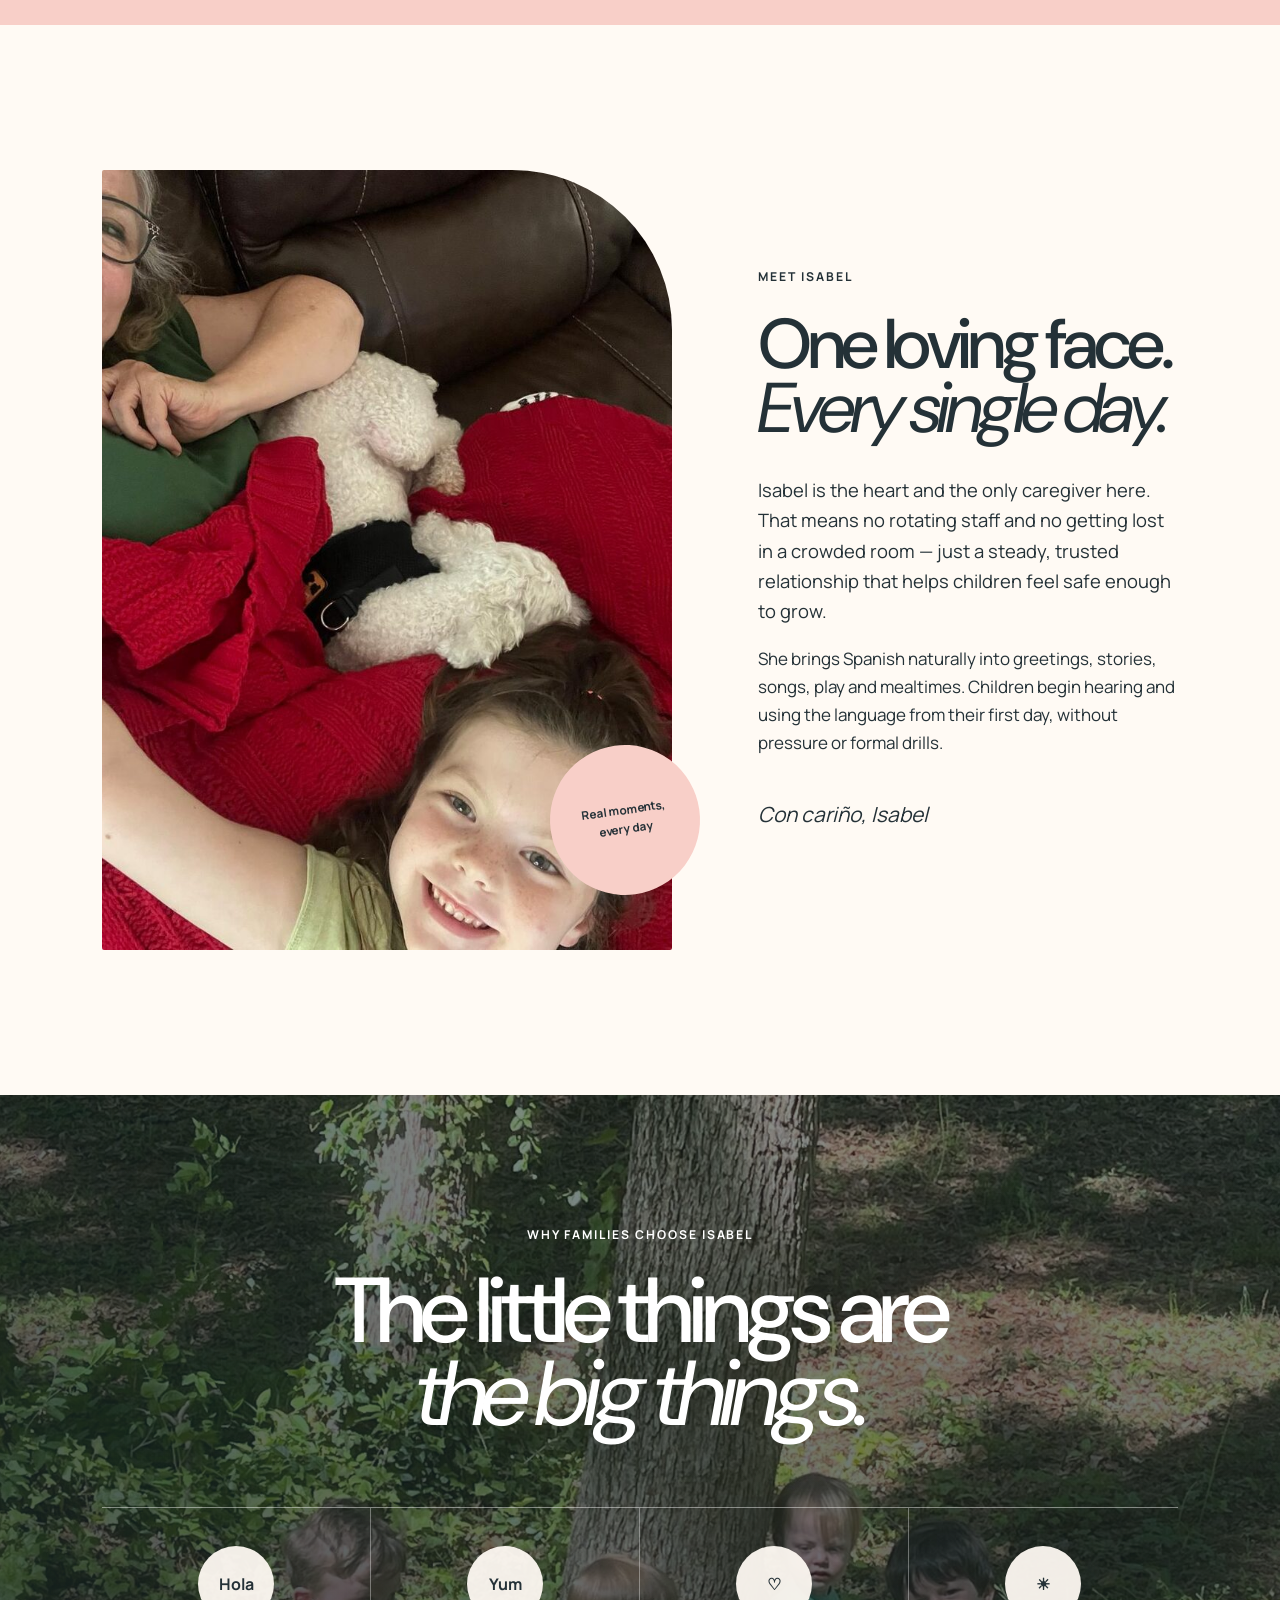
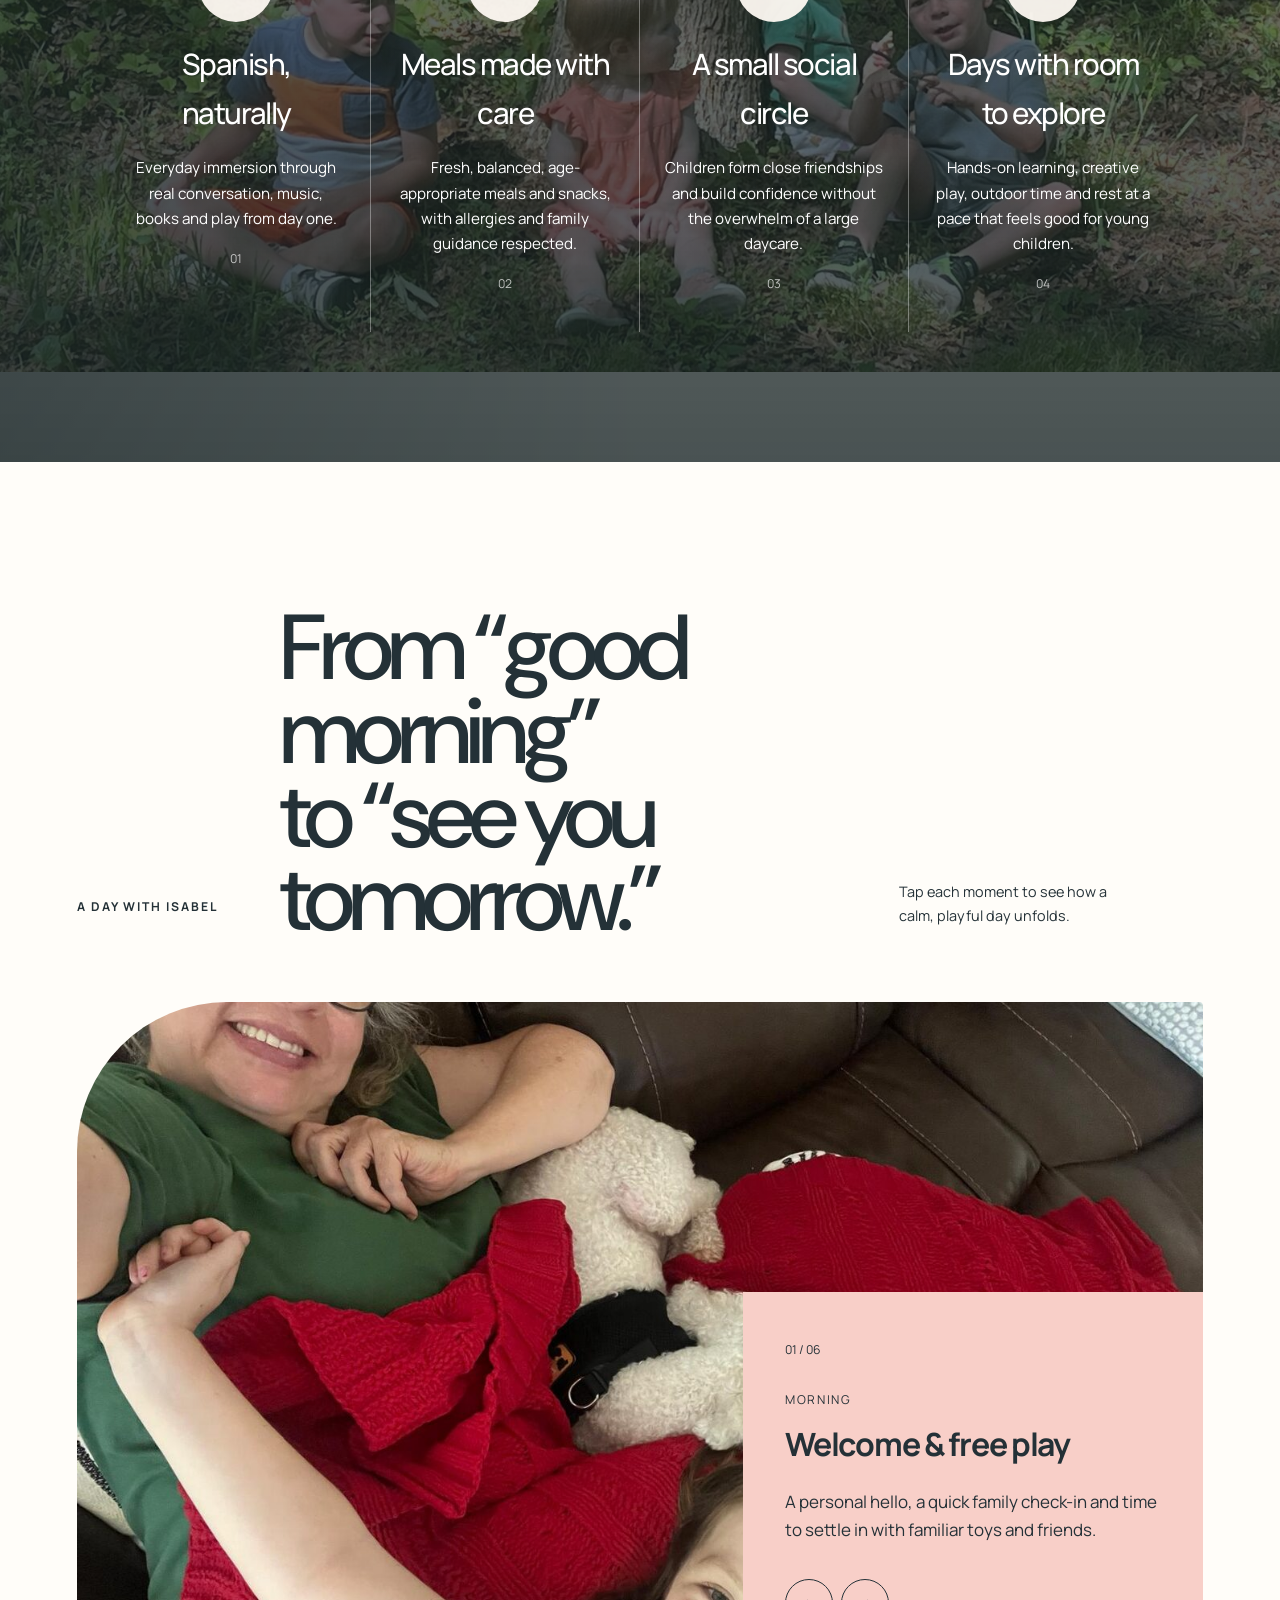
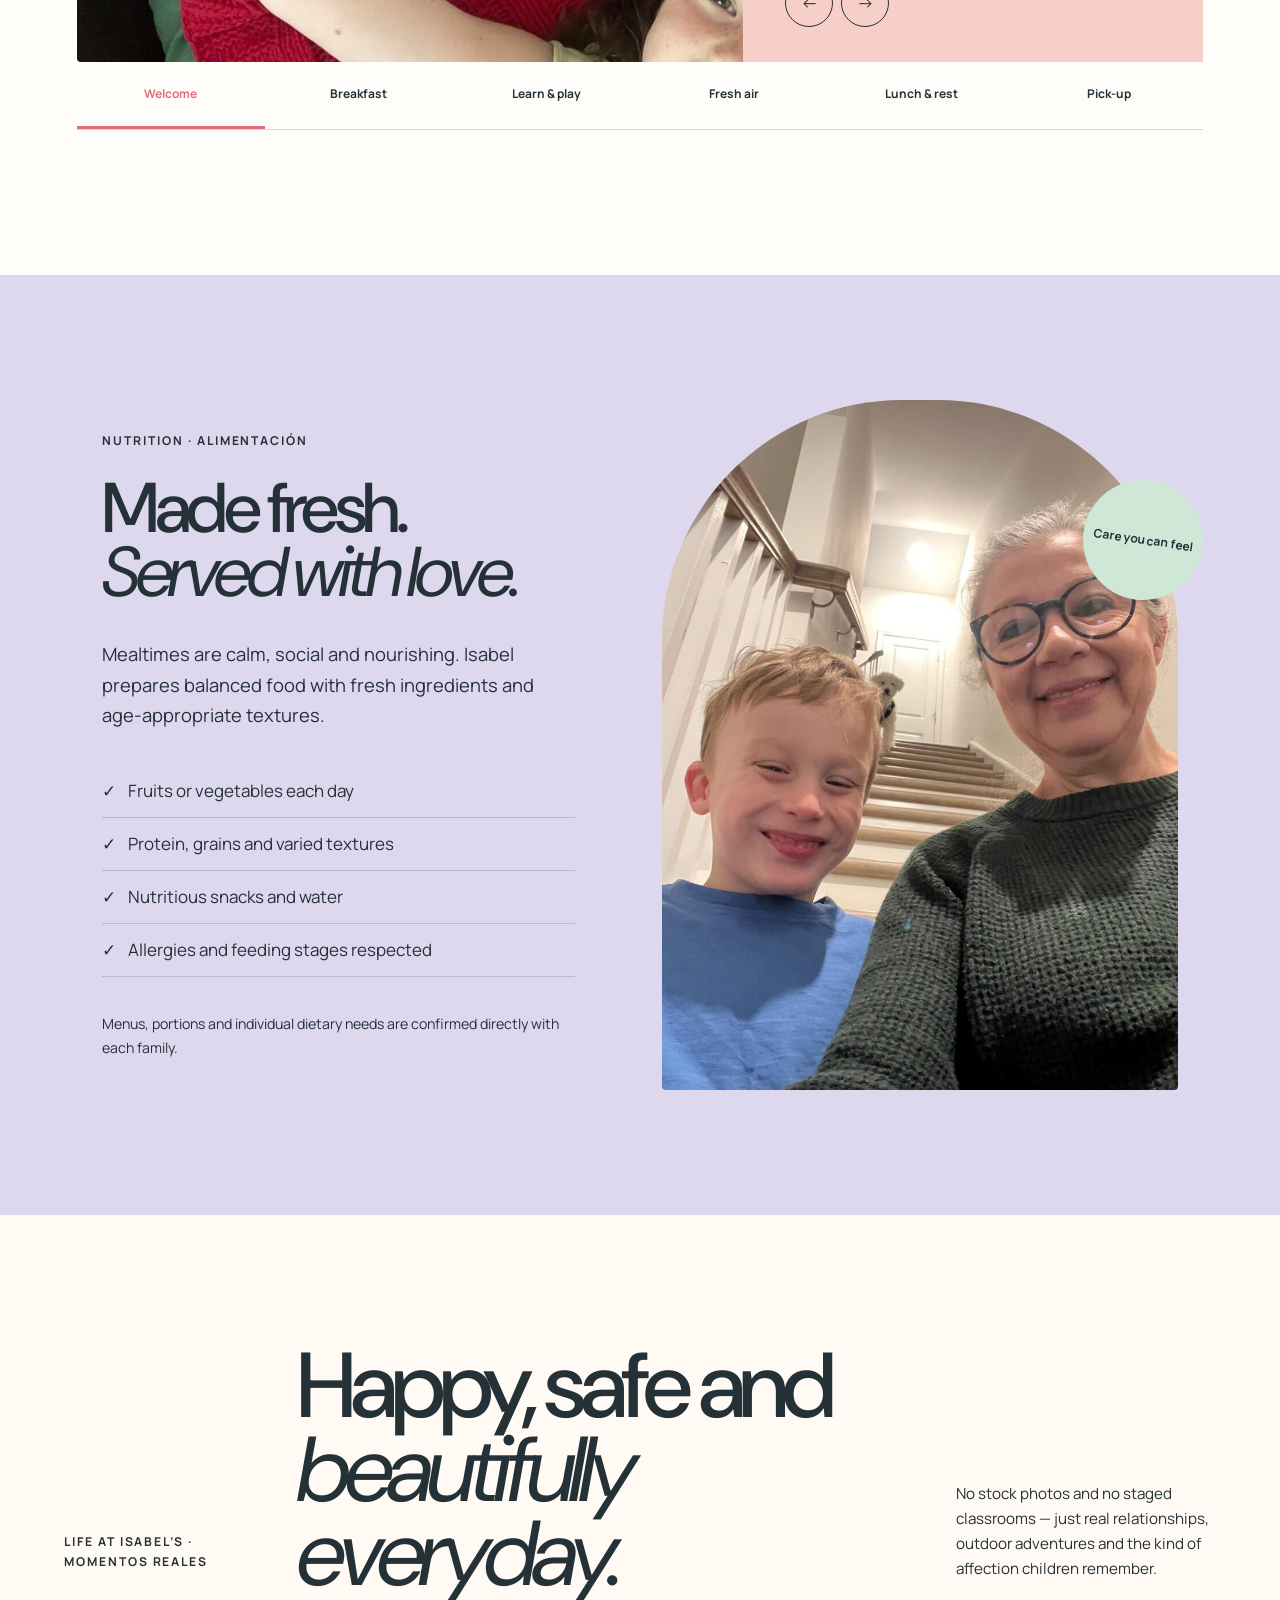
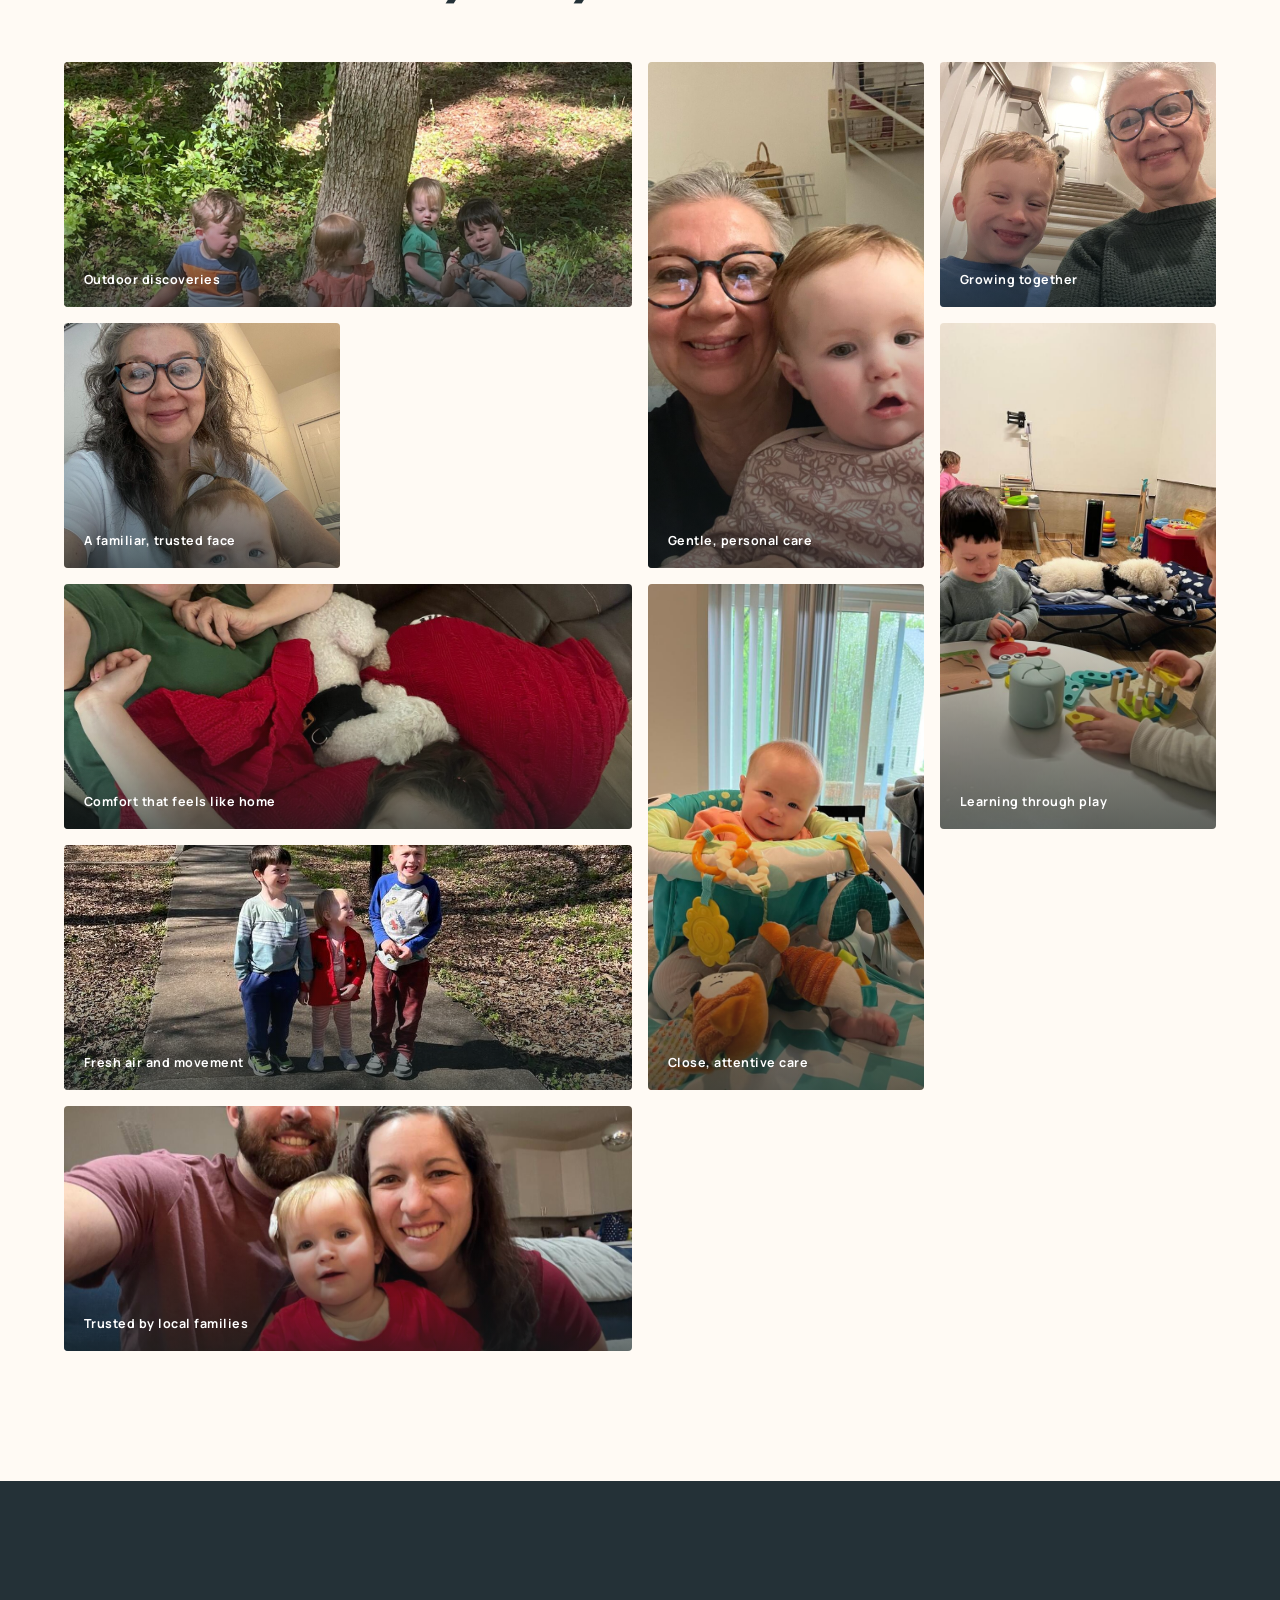
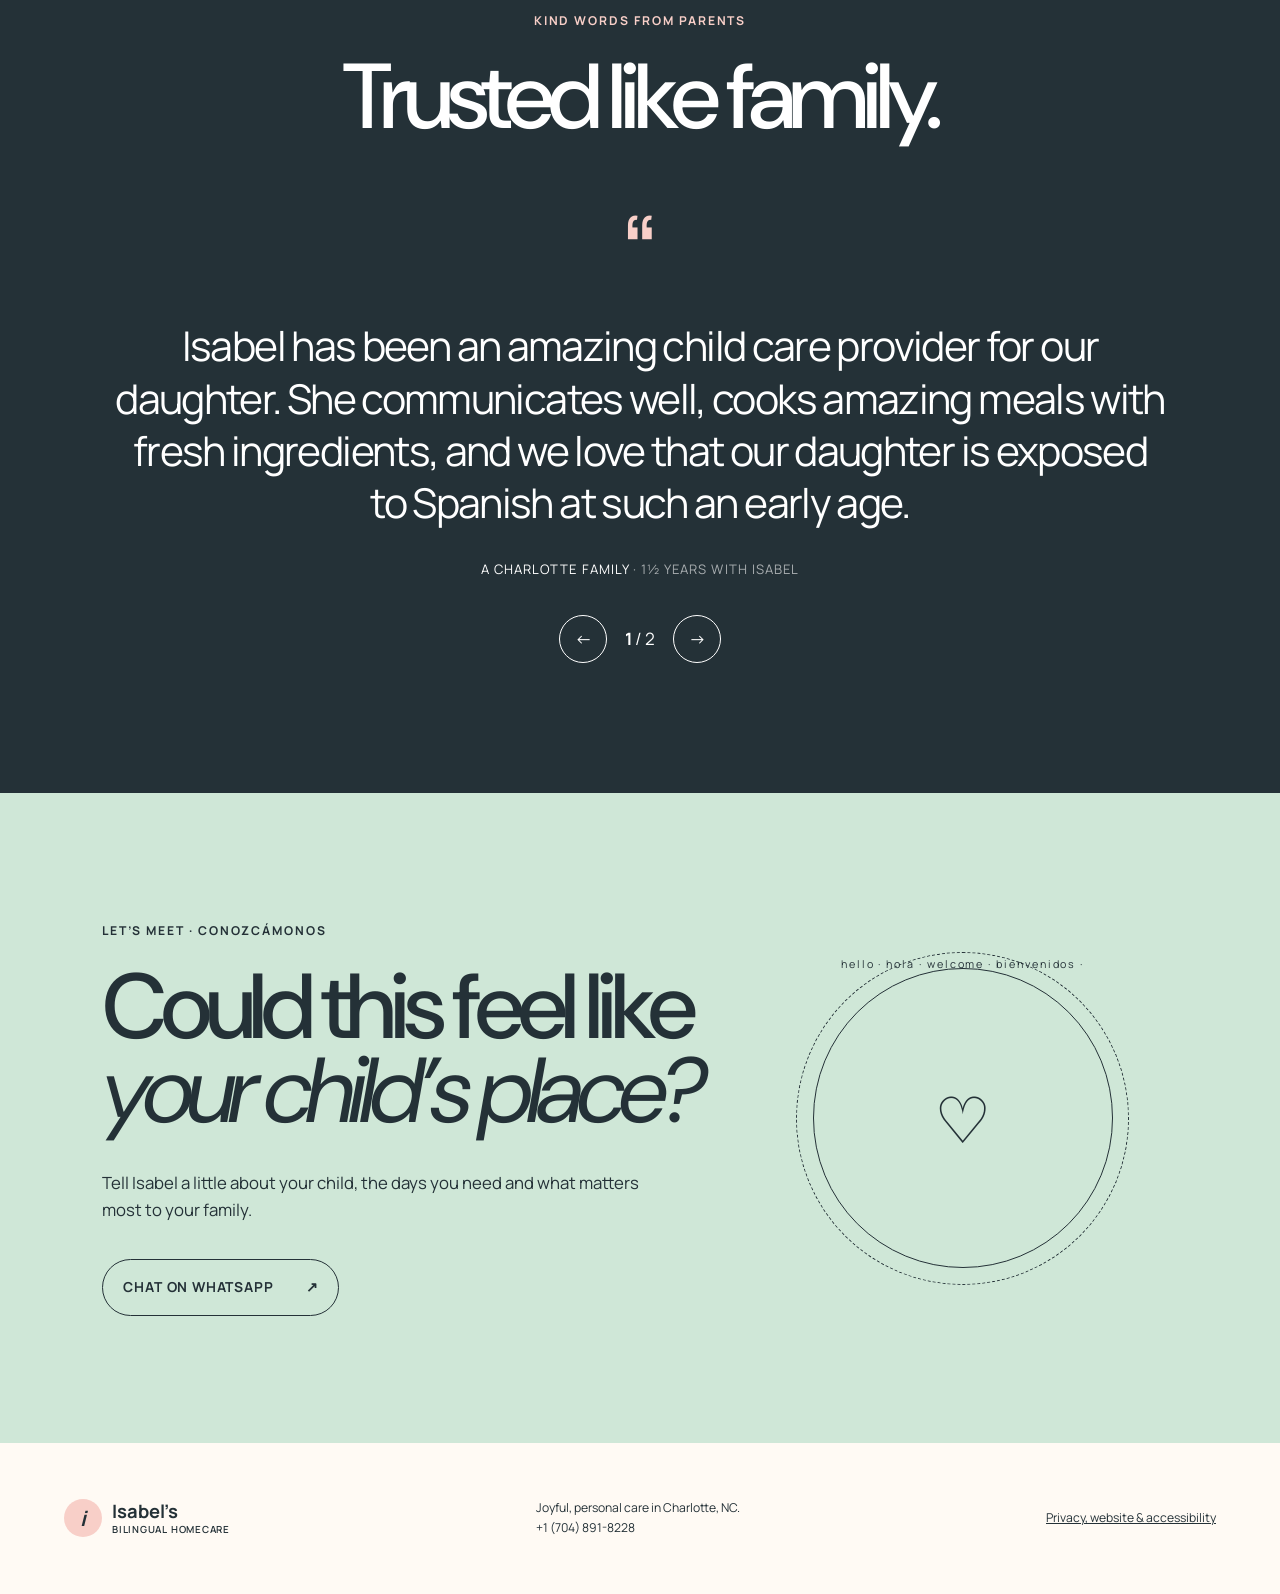
==== commit b35b697c: "Synchronize daily routine text and contextual photos" ====
--- a/index.html
+++ b/index.html
@@ -15,7 +15,7 @@
       href="https://fonts.googleapis.com/css2?family=DM+Sans:wght@400;500;600;700&family=Manrope:wght@400;500;600;700&display=swap"
       rel="stylesheet"
     />
-    <link rel="stylesheet" href="styles.css" />
+    <link rel="stylesheet" href="styles.css?v=4" />
   </head>
   <body>
     <a class="skip" href="#main">Skip to content</a>
@@ -204,8 +204,8 @@
         <div class="day-stage reveal">
           <img
             class="day-image"
-            src="assets/happy-group.jpg"
-            alt="Children enjoying a happy morning together with Isabel"
+            src="assets/isabel-comfort.jpg"
+            alt="A warm welcome and a familiar moment with Isabel"
           />
           <div class="day-card">
             <span class="day-count">01 / 06</span>
@@ -421,6 +421,6 @@
         >Privacy, website & accessibility</a
       >
     </footer>
-    <script src="script.js"></script>
+    <script src="script.js?v=4"></script>
   </body>
 </html>
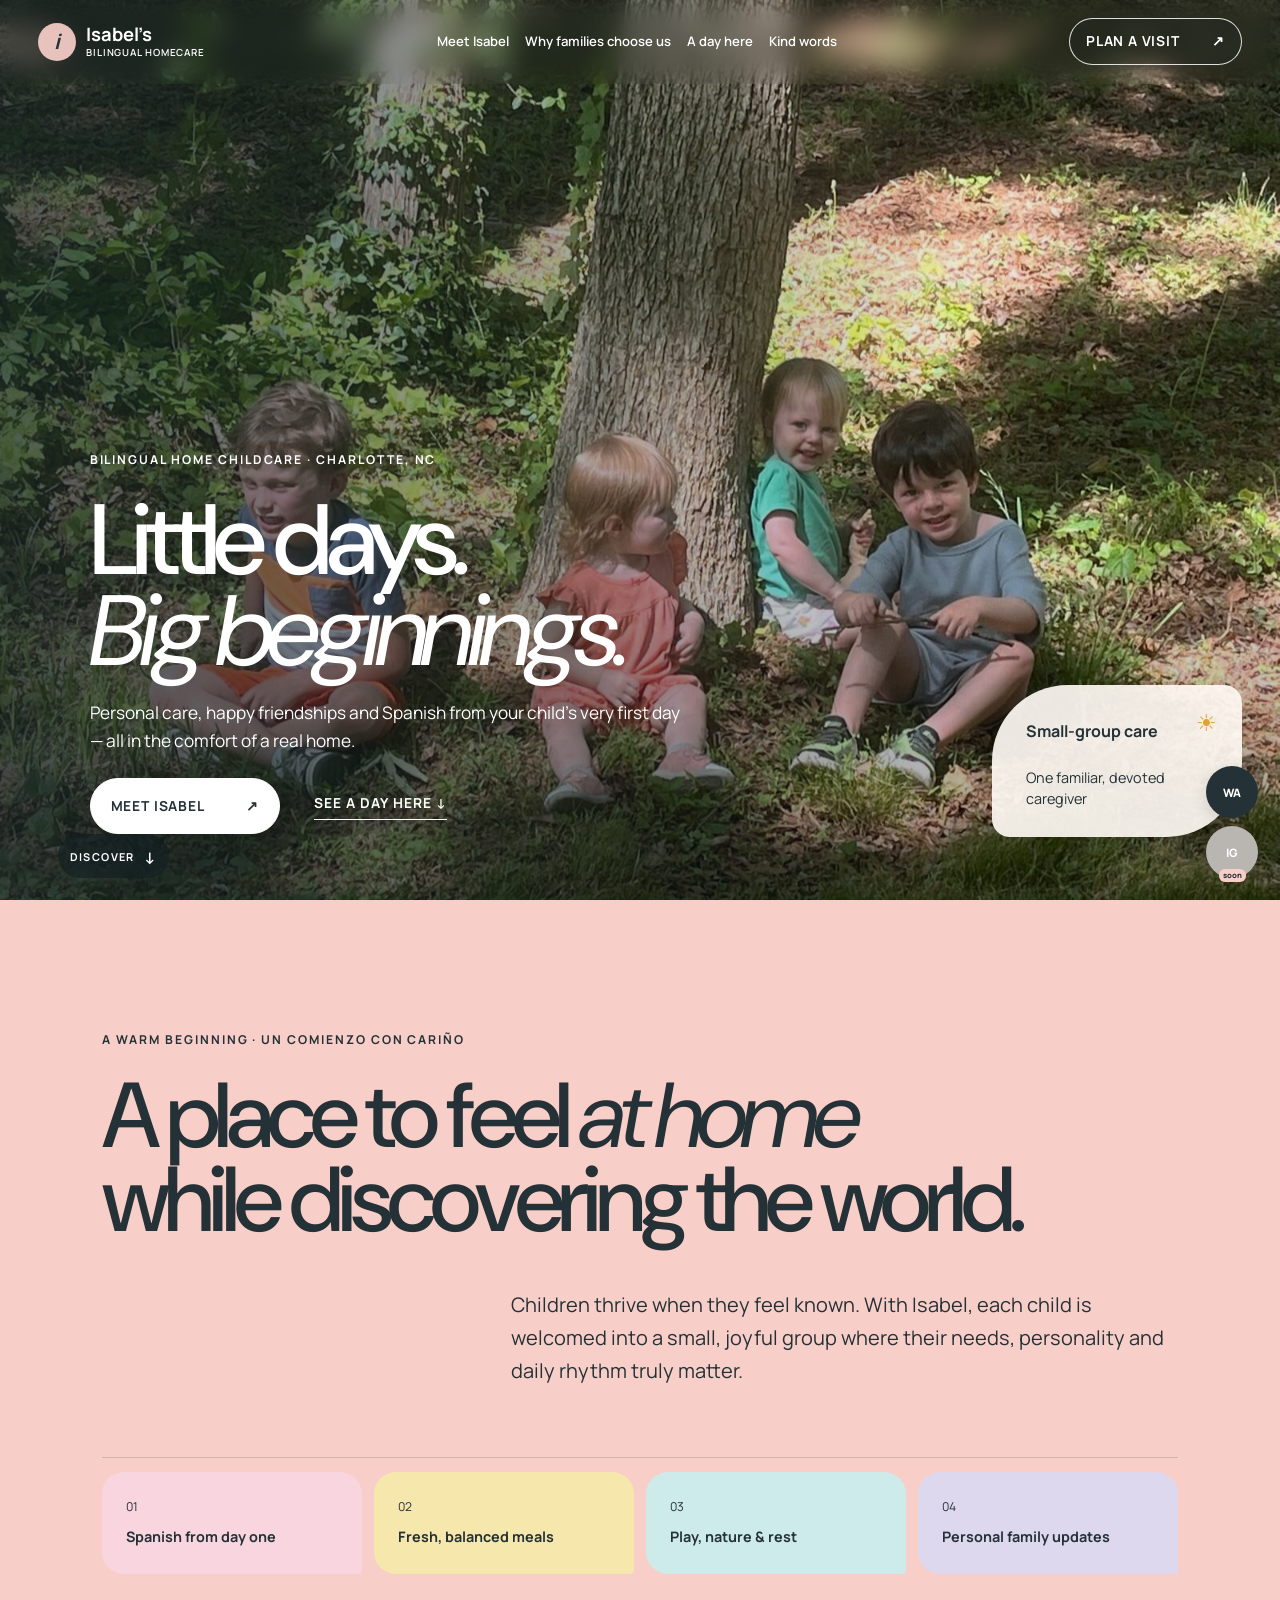
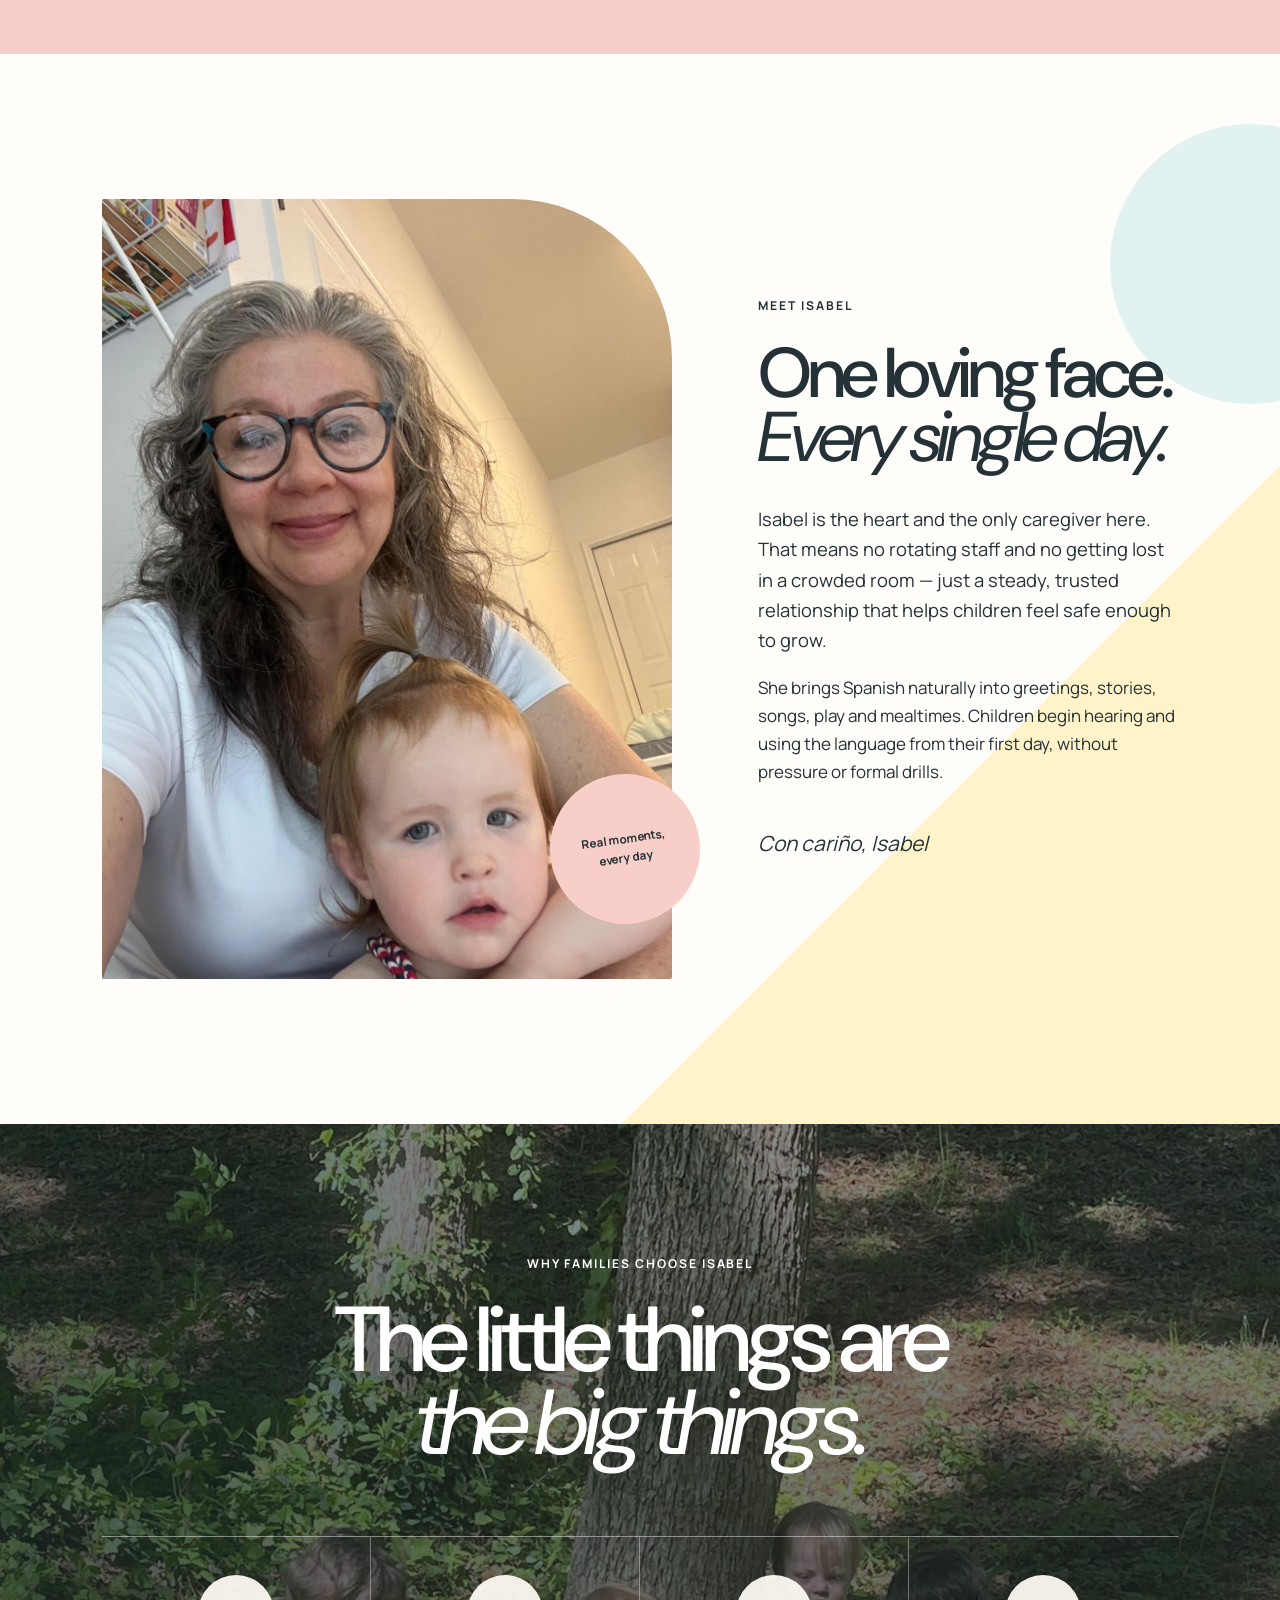
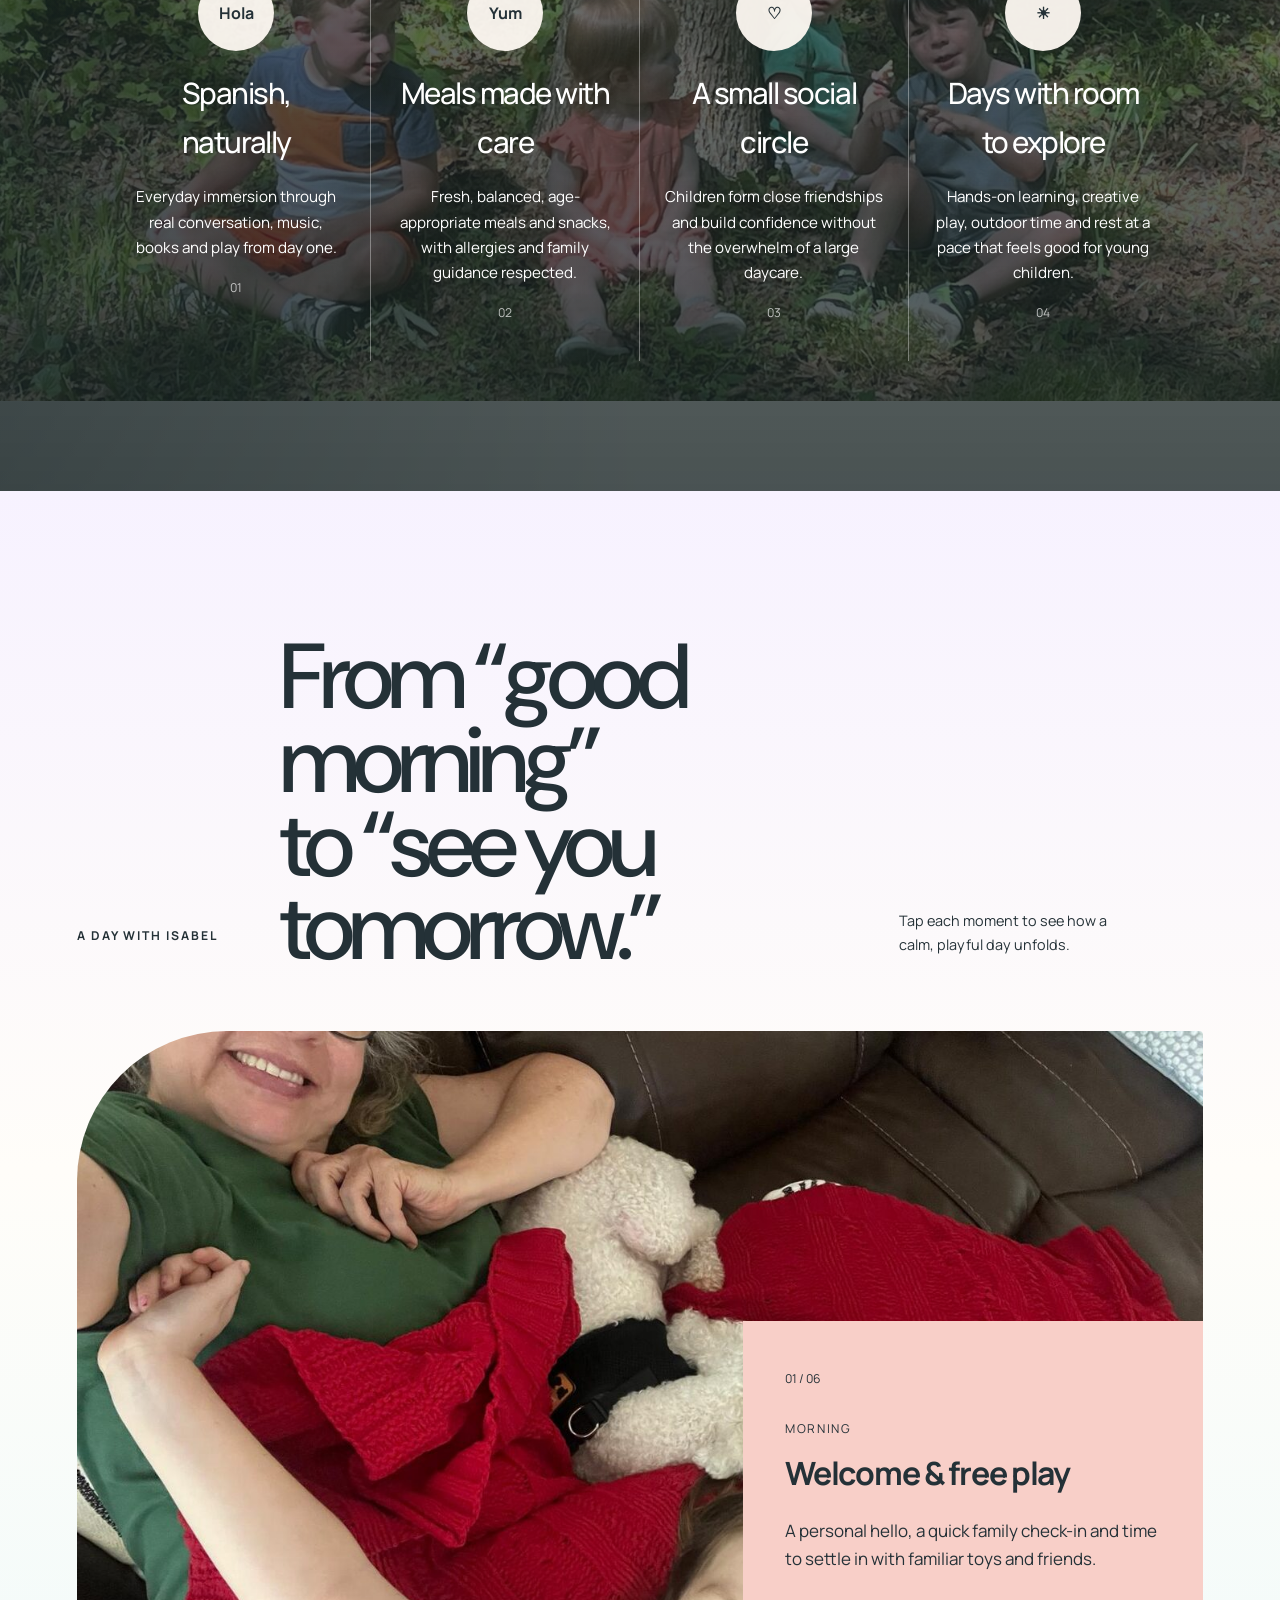
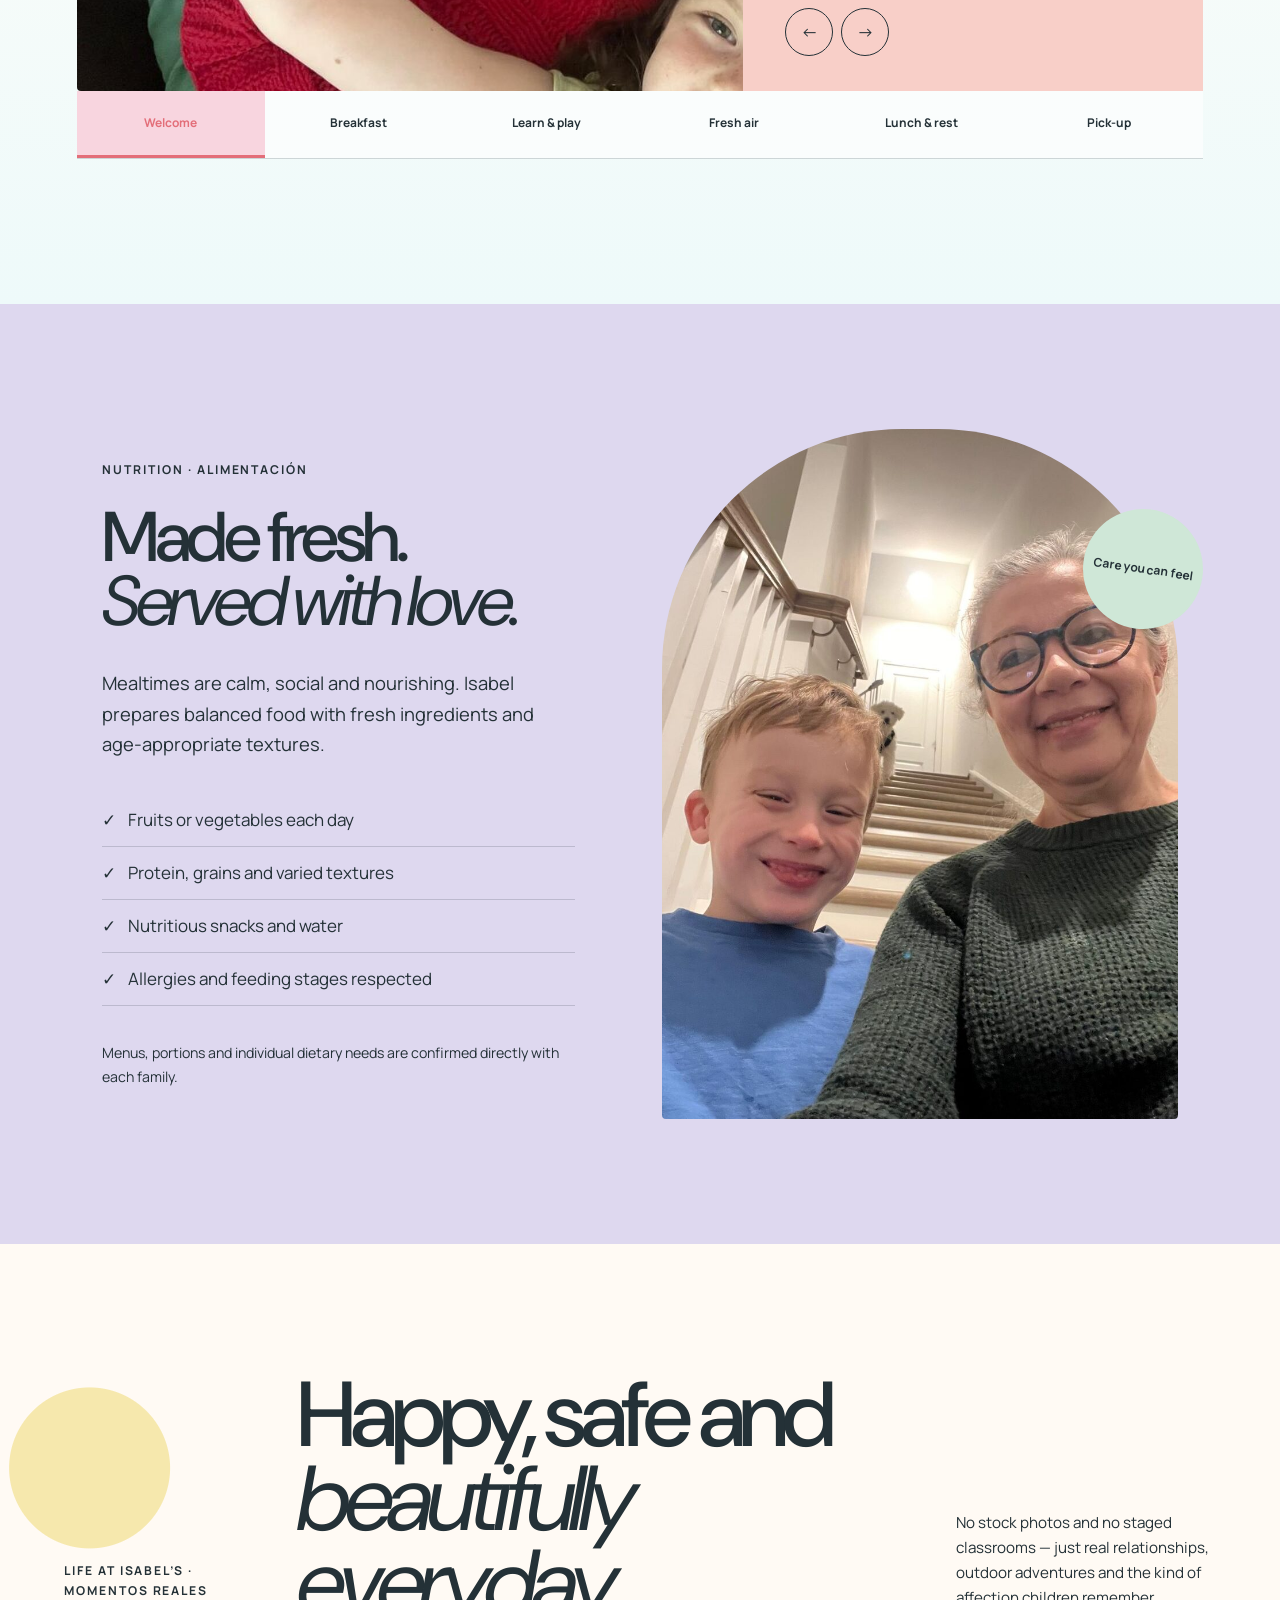
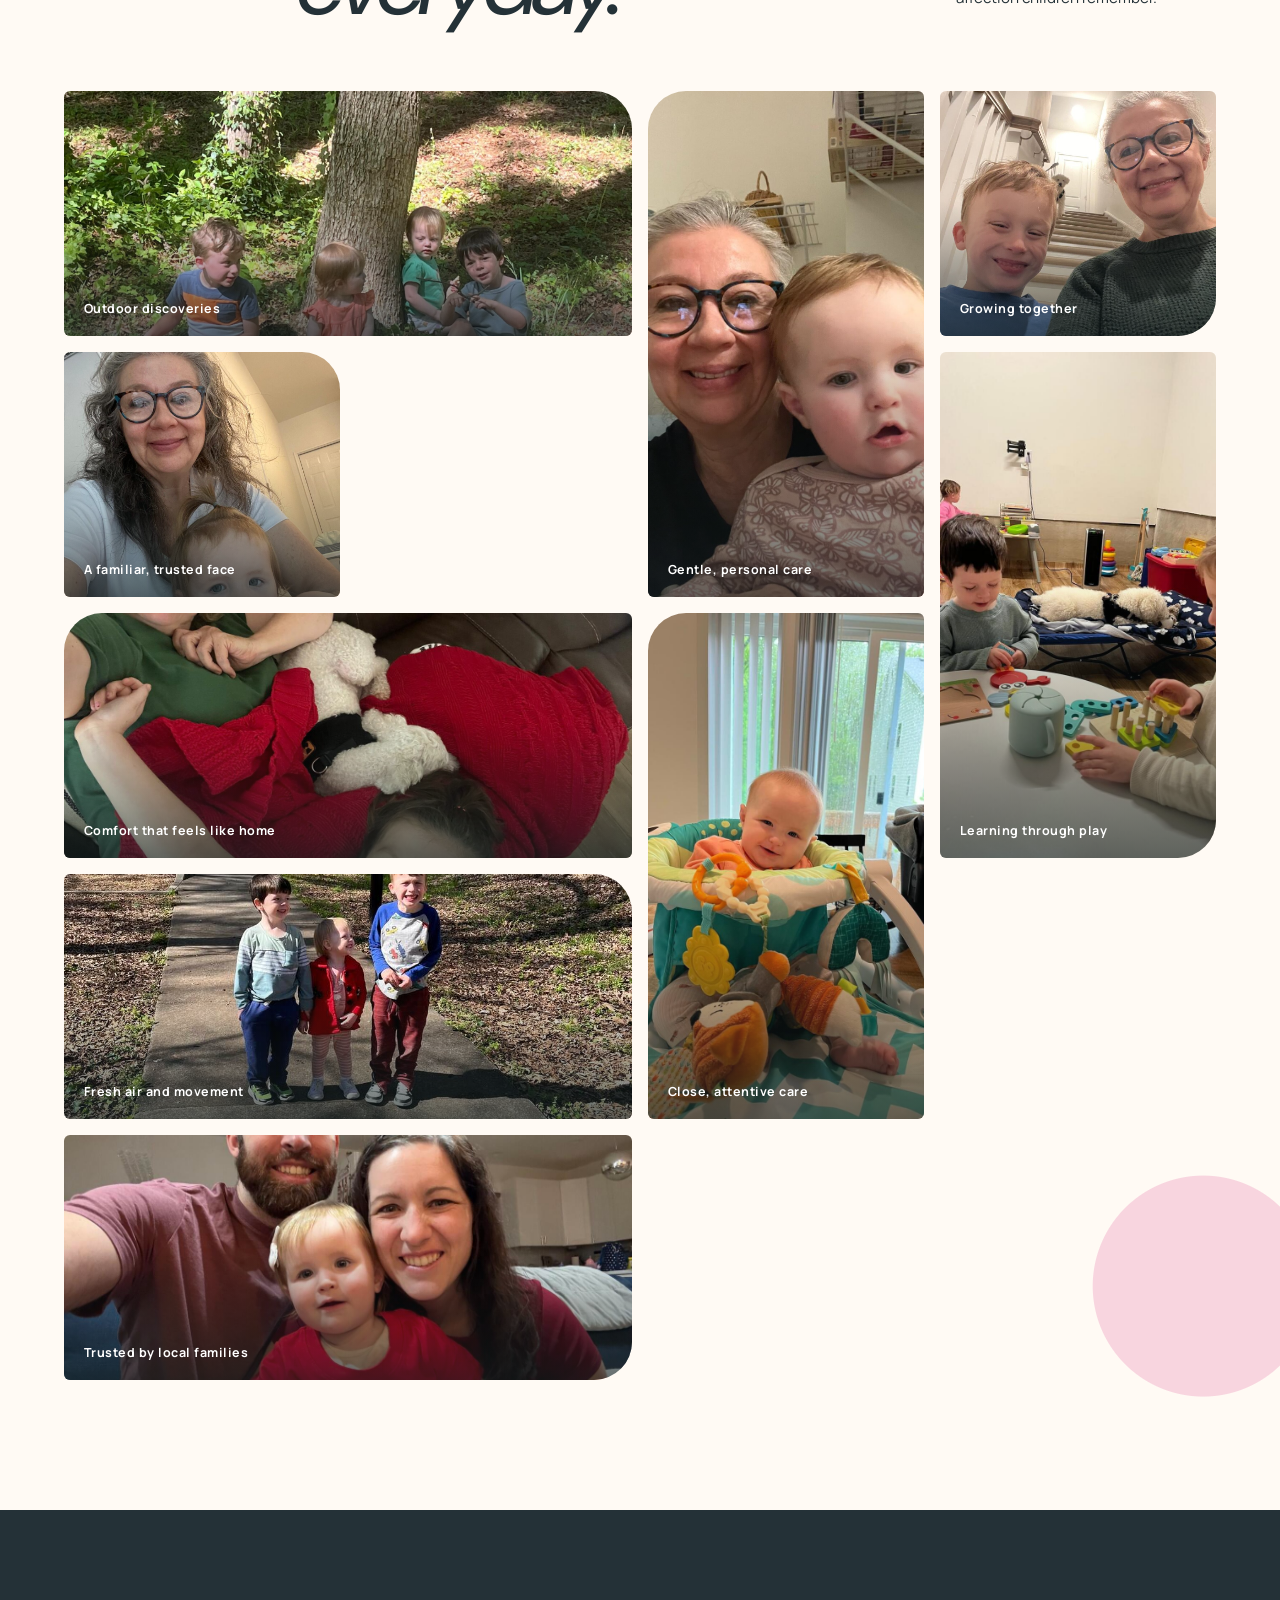
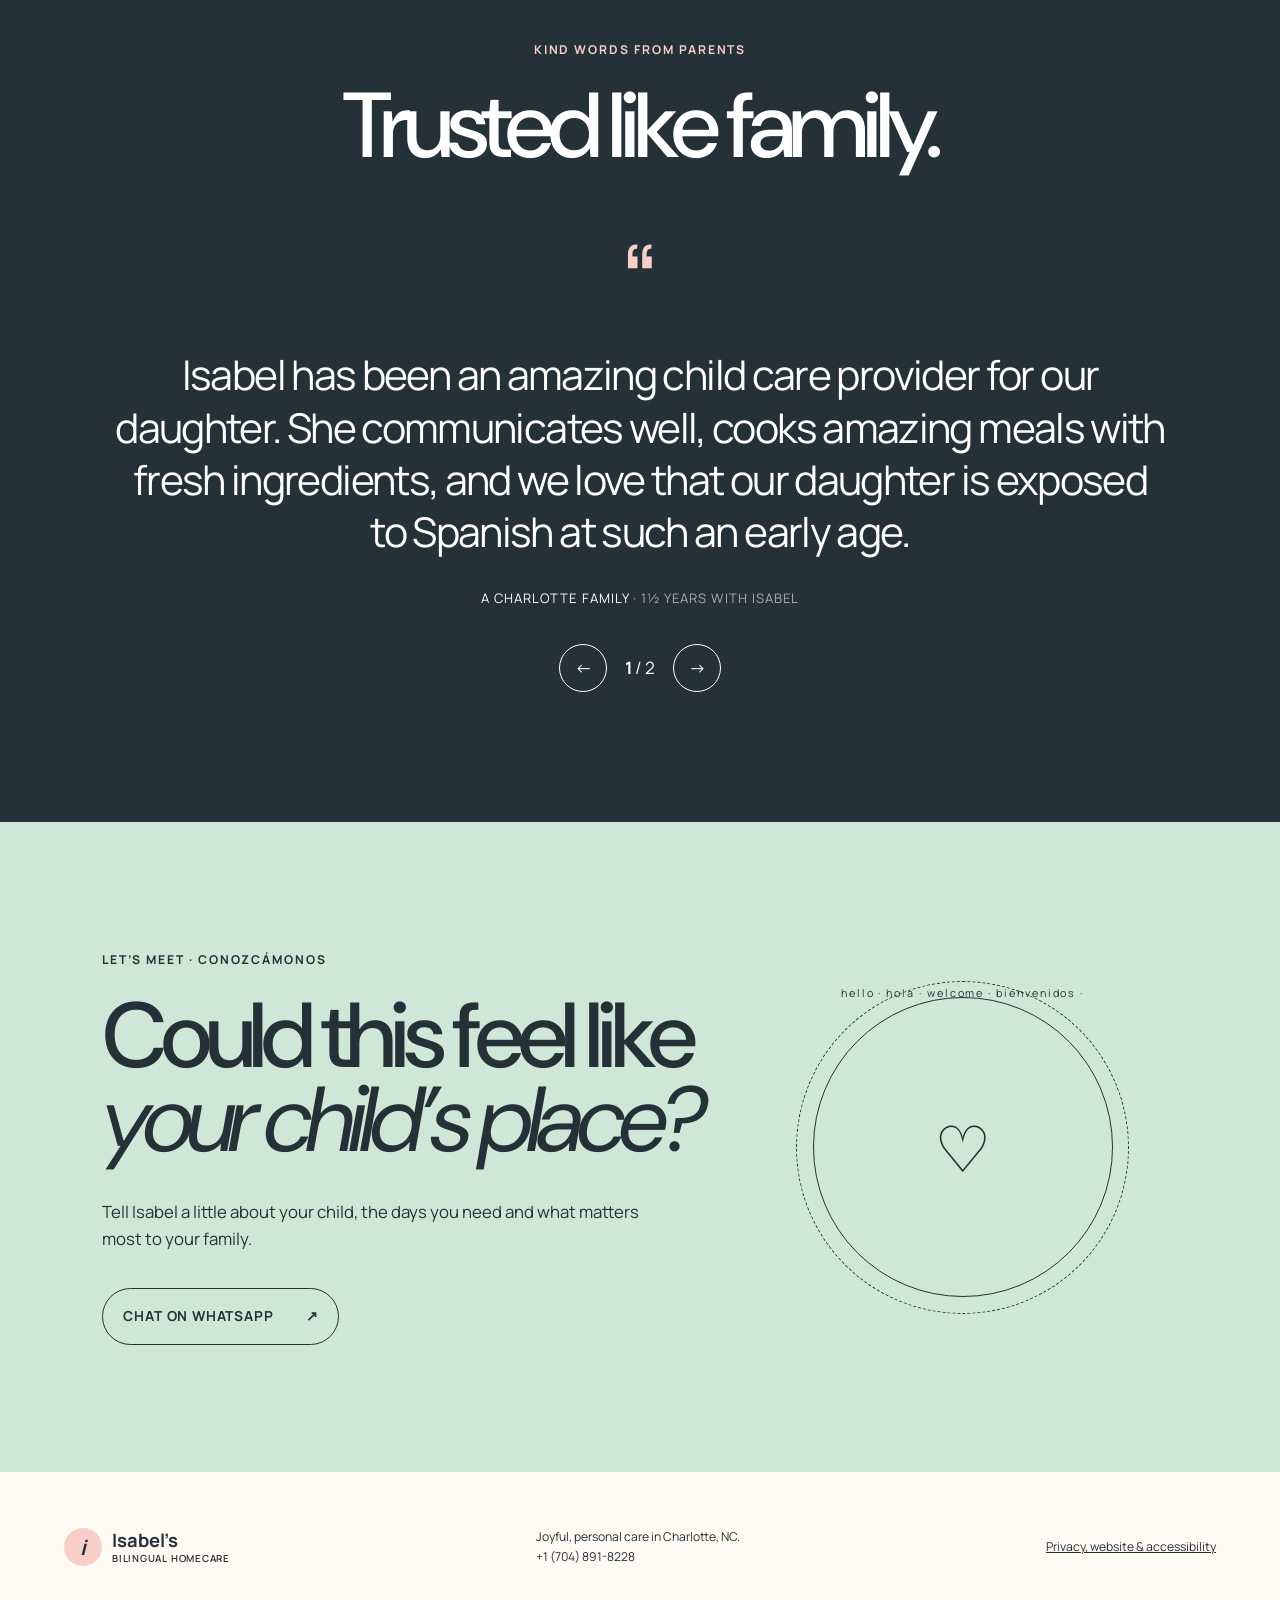
==== commit f56e8d19: "Use new Isabel portrait and enrich pastel visual system" ====
--- a/index.html
+++ b/index.html
@@ -15,7 +15,7 @@
       href="https://fonts.googleapis.com/css2?family=DM+Sans:wght@400;500;600;700&family=Manrope:wght@400;500;600;700&display=swap"
       rel="stylesheet"
     />
-    <link rel="stylesheet" href="styles.css?v=4" />
+    <link rel="stylesheet" href="styles.css?v=5" />
   </head>
   <body>
     <a class="skip" href="#main">Skip to content</a>
@@ -115,8 +115,8 @@
       <section class="story" id="about">
         <div class="story-photo reveal">
           <img
-            src="assets/isabel-comfort.jpg"
-            alt="Isabel sharing a calm, affectionate moment with a child and the homecare dog"
+            src="assets/isabel-meet.jpg"
+            alt="Isabel smiling with a child in her care"
           />
           <span class="photo-label">Real moments, every day</span>
         </div>
@@ -421,6 +421,6 @@
         >Privacy, website & accessibility</a
       >
     </footer>
-    <script src="script.js?v=4"></script>
+    <script src="script.js?v=5"></script>
   </body>
 </html>
--- a/styles.css
+++ b/styles.css
@@ -6,6 +6,9 @@
   --sky: #cfe7f2;
   --mint: #cfe7d7;
   --lavender: #ded8ef;
+  --butter: #f6e8ad;
+  --blush: #f8d5df;
+  --aqua: #ccebea;
   --rose: #e36e79;
   --blue: #376c7d;
   --line: rgba(36, 49, 55, 0.18);
@@ -316,10 +319,32 @@
   border-top: 1px solid var(--line);
   display: grid;
   grid-template-columns: repeat(4, 1fr);
+  gap: 12px;
+  padding-top: 14px;
 }
 .trust-strip span {
-  padding: 25px 24px 10px 0;
+  padding: 25px 24px;
   font-size: 0.68rem;
+  border-radius: 22px 22px 4px 22px;
+  transition:
+    transform 0.3s ease,
+    border-radius 0.3s ease;
+}
+.trust-strip span:hover {
+  transform: translateY(-4px);
+  border-radius: 4px 22px 22px 22px;
+}
+.trust-strip span:nth-child(1) {
+  background: var(--blush);
+}
+.trust-strip span:nth-child(2) {
+  background: var(--butter);
+}
+.trust-strip span:nth-child(3) {
+  background: var(--aqua);
+}
+.trust-strip span:nth-child(4) {
+  background: var(--lavender);
 }
 .trust-strip b {
   display: block;
@@ -332,6 +357,25 @@
   grid-template-columns: 53% 39%;
   gap: 8%;
   align-items: center;
+  position: relative;
+  overflow: hidden;
+  background: linear-gradient(135deg, var(--paper) 0 72%, #fff3c9 72% 100%);
+}
+.story::before {
+  content: "";
+  position: absolute;
+  width: 280px;
+  height: 280px;
+  right: -110px;
+  top: 70px;
+  border-radius: 50%;
+  background: var(--aqua);
+  opacity: 0.58;
+  pointer-events: none;
+}
+.story > * {
+  position: relative;
+  z-index: 1;
 }
 .story-photo {
   position: relative;
@@ -339,6 +383,7 @@
 .story-photo img {
   height: min(74vw, 780px);
   border-radius: 2px 160px 2px 2px;
+  object-position: center 30%;
 }
 .photo-label {
   position: absolute;
@@ -413,9 +458,26 @@
   place-items: center;
   font-size: 1rem;
 }
+.feature:nth-child(1) > b {
+  background: var(--blush);
+}
+.feature:nth-child(2) > b {
+  background: var(--butter);
+}
+.feature:nth-child(3) > b {
+  background: var(--aqua);
+}
+.feature:nth-child(4) > b {
+  background: var(--lavender);
+}
 .day {
   padding: 145px 6vw;
-  background: var(--paper);
+  background: linear-gradient(
+    180deg,
+    #f7f2ff 0%,
+    var(--paper) 48%,
+    #eefafa 100%
+  );
 }
 .day-heading {
   display: grid;
@@ -480,7 +542,7 @@
 }
 .day-tabs button {
   border: 0;
-  background: transparent;
+  background: rgba(255, 255, 255, 0.64);
   padding: 22px 5px;
   border-bottom: 3px solid transparent;
   cursor: pointer;
@@ -490,6 +552,7 @@
 .day-tabs button.active {
   border-color: var(--rose);
   color: var(--rose);
+  background: var(--blush);
 }
 .nutrition {
   padding: 125px 8vw;
@@ -971,7 +1034,11 @@
 }
 .moments {
   padding: 130px 5vw;
-  background: var(--cream);
+  background:
+    radial-gradient(circle at 7% 12%, var(--butter) 0 80px, transparent 81px),
+    radial-gradient(circle at 94% 88%, var(--blush) 0 110px, transparent 111px),
+    var(--cream);
+  position: relative;
 }
 .moments-heading {
   display: grid;
@@ -994,7 +1061,13 @@
   position: relative;
   margin: 0;
   overflow: hidden;
-  border-radius: 4px;
+  border-radius: 6px 38px 6px 6px;
+}
+.moment:nth-child(3n + 2) {
+  border-radius: 38px 6px 6px 6px;
+}
+.moment:nth-child(3n) {
+  border-radius: 6px 6px 38px 6px;
 }
 .moment-wide {
   grid-column: span 2;
